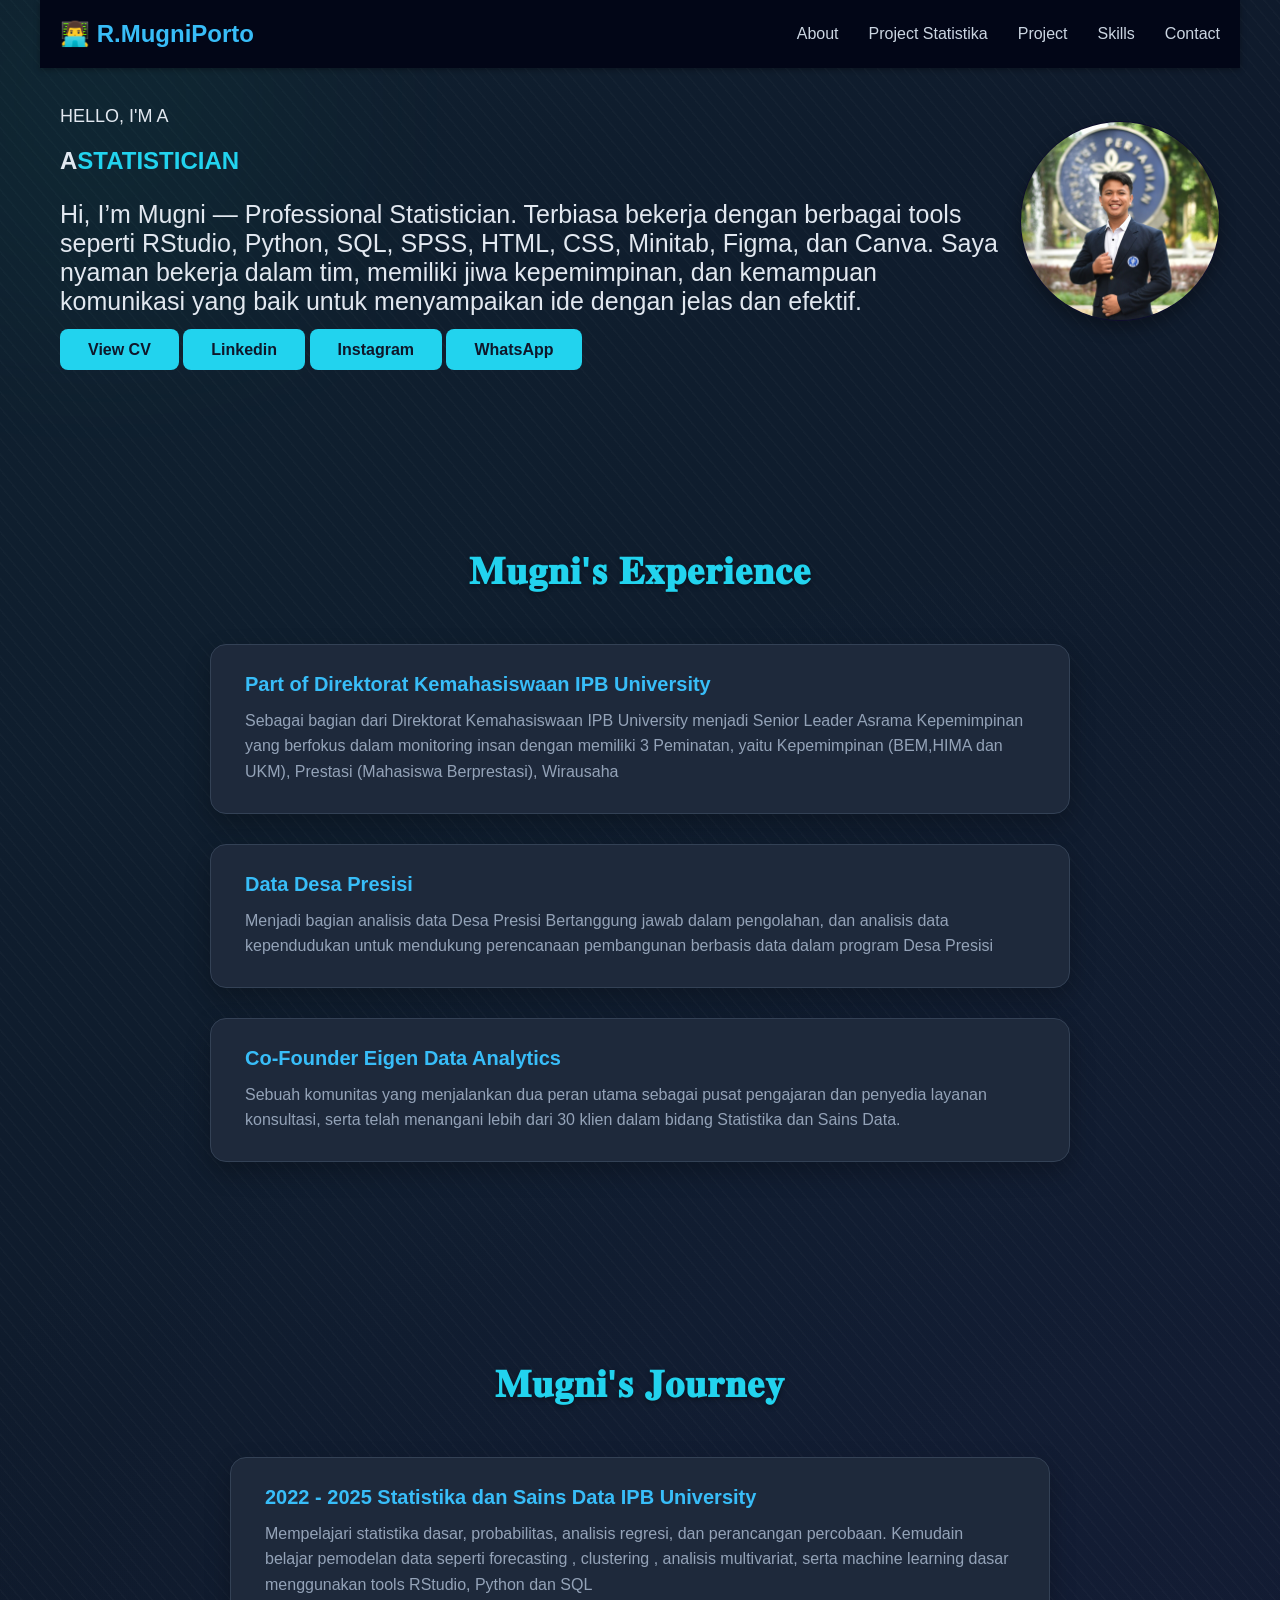
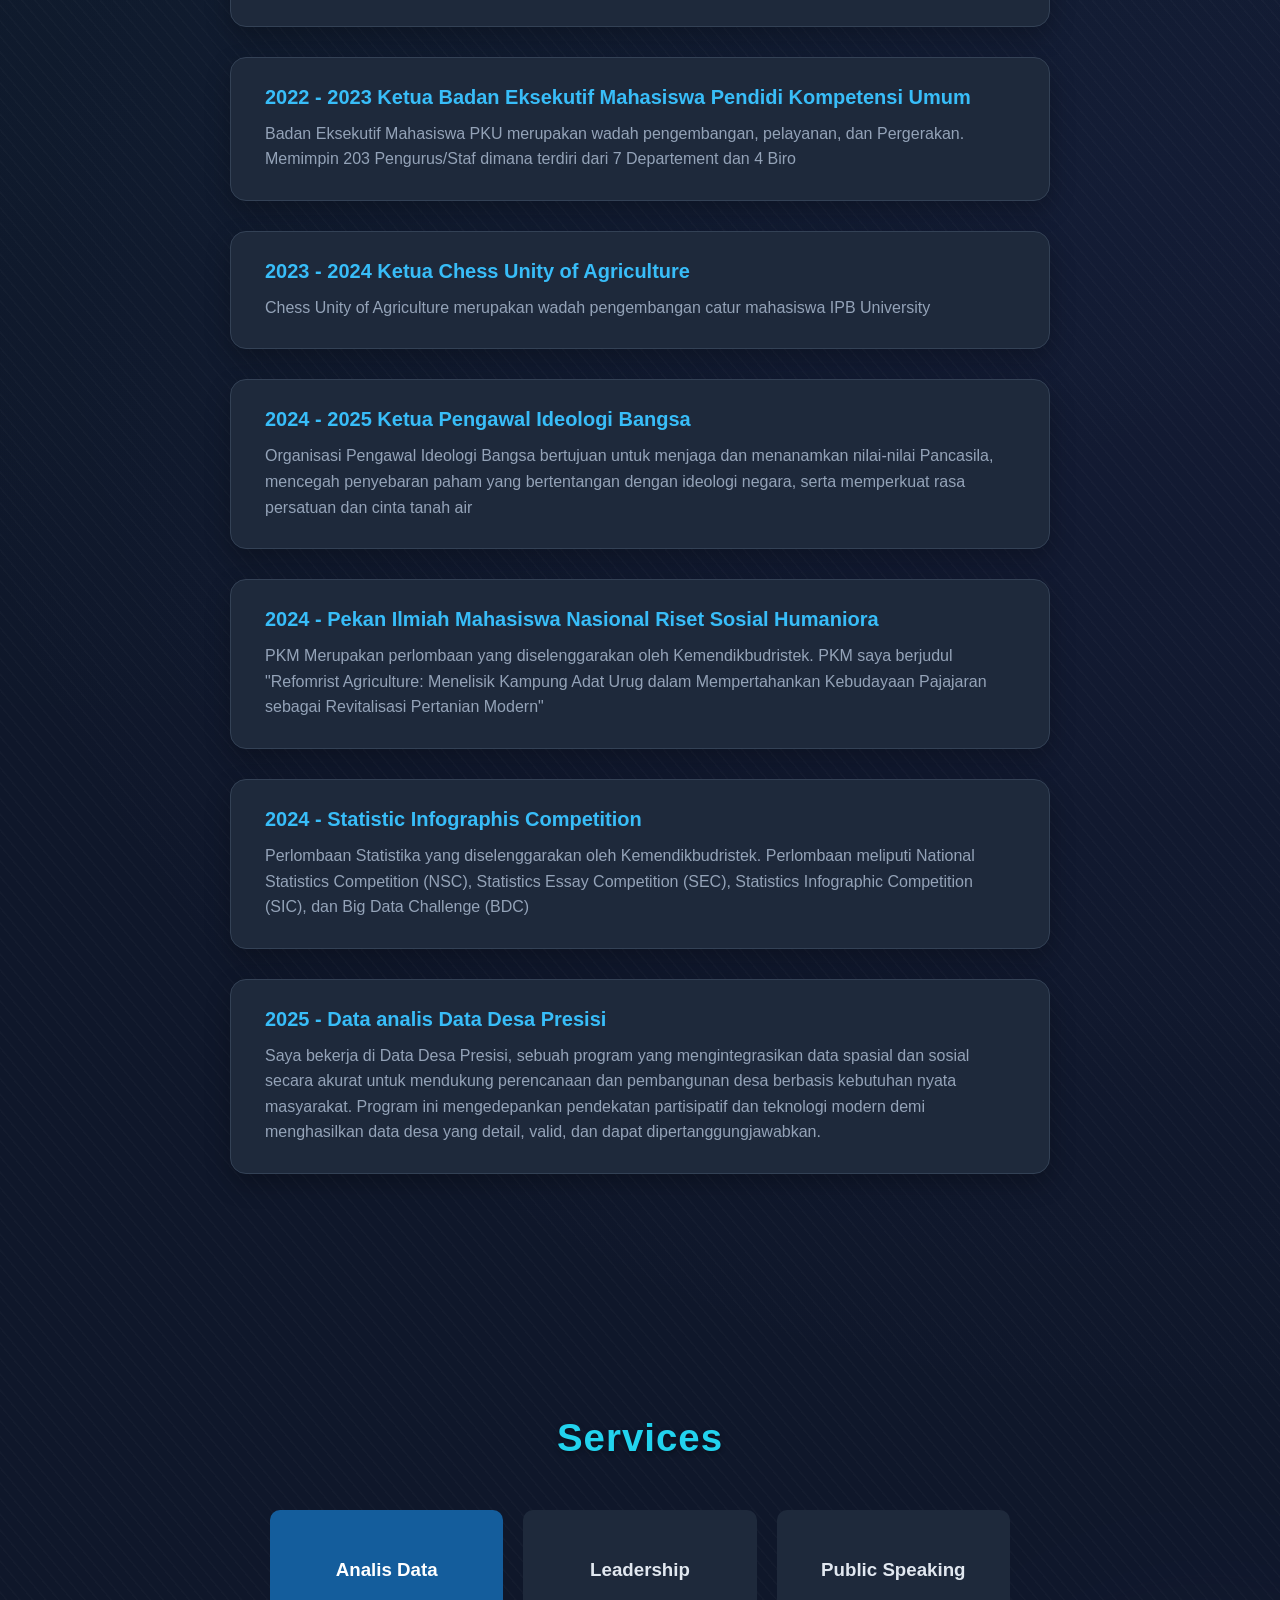
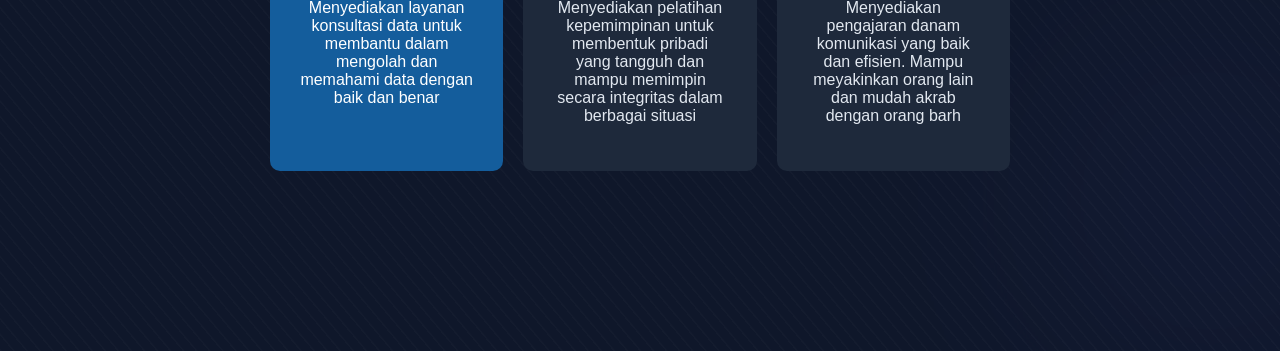
==== index.html @ 8d33a512 "Add files via upload" ====
<!DOCTYPE html>
<html lang="id">
<head>
  <meta charset="UTF-8">
    <meta name="viewport" content="width=device-width, initial-scale=1.0">
      <title>R.MugniPorto</title>
        <link rel="stylesheet" href="style.css">
          <link rel="stylesheet" href="https://cdnjs.cloudflare.com/ajax/libs/font-awesome/6.5.0/css/all.min.css">
             <!-- AOS CSS -->
             <link href="https://unpkg.com/aos@2.3.1/dist/aos.css" rel="stylesheet" />
             <!-- AOS JS -->
             <script src="https://unpkg.com/aos@2.3.1/dist/aos.js"></script>
             <script>
               AOS.init();
               </script>
               
               </head>
               <body>
               
                 <!-- Header -->
                   <header class="header">
                       <div class="logo">👨‍💻 R.MugniPorto</div>
                       </div>
                           <nav class="nav">
                                 <ul>
                                 
                                         <a href="about.html" class="about-link">About</a>
                                         <a href="statistika.html" class="statistika-link">Project Statistika</a>
                                                 <a href="project.html" class="project-link">Project</a>
                                                                 <a href="skills.html" class="skills-link">Skills</a>
                                                                         <a href="contact.html" class="contact-link">Contact</a>
                                                                               </ul>
                                                                                   </nav>
                                                                                     </header>
                                                                                     
                                                                                       <!-- Hero Section -->
                                                                                         <section class="hero">
                                                                                             <div class="hero-text">
                                                                                                   <p class="tebal">Hello, I'm a</p>
                                                                                                         <h1>A<span class="green">Statistician</span></h1>
                                                                                                               <p style="font-size: 25px;">
                                                                                                                 Hi, I’m Mugni — Professional Statistician.
                                                                                                                 Terbiasa bekerja dengan berbagai tools seperti RStudio, Python, SQL, SPSS, HTML, CSS, Minitab, Figma, dan Canva. Saya nyaman bekerja dalam tim, memiliki jiwa kepemimpinan, dan kemampuan komunikasi yang baik untuk menyampaikan ide dengan jelas dan efektif.
                                                                                                                 </p>
                                                                                                                 
                                                                                                                       <a href="images/pdf/cv_mugni.pdf" class="btn-primary">View CV</a>
                                                                                                                        <a href="https://www.linkedin.com/in/r-mugni-chairil-arbi/" class="btn-primary">Linkedin</a>
                                                                                                                       <a href="https://www.instagram.com/mugniarbi_25/" class="btn-primary">Instagram</a>
                                                                                                                       <a href="http://wa.me/6285779463668" class="btn-primary">WhatsApp</a>
                                                                                                                       
                                                                                                                           </div>
                                                                                                                               <div class="hero-img">
                                                                                                                                     <img src="images/foto_profil.jpg" alt="Foto Profil">
                                                                                                                                         </div>
                                                                                                                                             
                                                                                                                                               </section>
                                                                                                                                               
                                                                                                                                                 
                                                                                                                                                  <section class="Experience-cards">
                                                                                                                                                    <div class="timeline-step" data-aos="fade-up" data-aos-delay="100"></div>
                                                                                                                                                      <h2>𝐌𝐮𝐠𝐧𝐢'𝐬 𝐄𝐱𝐩𝐞𝐫𝐢𝐞𝐧𝐜𝐞</h2>
                                                                                                                                                      
                                                                                                                                                        <div class="timeline-step"> 
                                                                                                                                                            <h3> Part of Direktorat Kemahasiswaan IPB University 
                                                                                                                                                                </h3>
                                                                                                                                                                    <p> Sebagai bagian dari Direktorat Kemahasiswaan IPB University menjadi Senior Leader Asrama Kepemimpinan yang berfokus dalam monitoring insan dengan memiliki 3 Peminatan, yaitu Kepemimpinan (BEM,HIMA dan UKM), Prestasi (Mahasiswa Berprestasi), Wirausaha</p>
                                                                                                                                                                      </div>
                                                                                                                                                                      
                                                                                                                                                                        
                                                                                                                                                                          <div class="timeline-step"> 
                                                                                                                                                                              <h3> Data Desa Presisi
                                                                                                                                                                                  </h3>
                                                                                                                                                                                      <p> Menjadi bagian analisis data Desa Presisi Bertanggung jawab dalam pengolahan, dan analisis data kependudukan untuk mendukung perencanaan pembangunan berbasis data dalam program Desa Presisi </p>
                                                                                                                                                                                        </div>
                                                                                                                                                                                        
                                                                                                                                                                                          <div class="timeline-step"> 
                                                                                                                                                                                              <h3> Co-Founder Eigen Data Analytics  
                                                                                                                                                                                                  </h3>
                                                                                                                                                                                                      <p>Sebuah komunitas yang menjalankan dua peran utama sebagai pusat pengajaran dan penyedia layanan konsultasi, serta telah menangani lebih dari 30 klien dalam bidang Statistika dan Sains Data. </p>
                                                                                                                                                                                                        </div>
                                                                                                                                                                                                        
                                                                                                                                                                                                        
                                                                                                                                                                                                        
                                                                                                                                                                                                        
                                                                                                                                                                                                         <section class="journey-cards">
                                                                                                                                                                                                           <div class="timeline-step" data-aos="fade-up" data-aos-delay="100"></div>
                                                                                                                                                                                                             <h2>𝐌𝐮𝐠𝐧𝐢'𝐬 𝐉𝐨𝐮𝐫𝐧𝐞𝐲</h2>
                                                                                                                                                                                                             
                                                                                                                                                                                                               <div class="timeline-step"> 
                                                                                                                                                                                                                   <h3>2022 - 2025 Statistika dan Sains Data IPB University
                                                                                                                                                                                                                       </h3>
                                                                                                                                                                                                                           <p>Mempelajari statistika dasar, probabilitas, analisis regresi, dan perancangan percobaan. Kemudain belajar pemodelan data seperti forecasting , clustering , analisis multivariat, serta machine learning dasar menggunakan tools RStudio, Python dan SQL </p>
                                                                                                                                                                                                                             </div>
                                                                                                                                                                                                                             
                                                                                                                                                                                                                               <div class="timeline-step"> 
                                                                                                                                                                                                                                   <h3>2022 - 2023  Ketua Badan Eksekutif Mahasiswa Pendidi Kompetensi Umum    </h3>
                                                                                                                                                                                                                                       <p>Badan Eksekutif Mahasiswa PKU merupakan wadah pengembangan, pelayanan, dan Pergerakan. Memimpin 203 Pengurus/Staf dimana terdiri dari 7 Departement dan 4 Biro </p>
                                                                                                                                                                                                                                         </div>
                                                                                                                                                                                                                                         
                                                                                                                                                                                                                                          <div class="timeline-step"> 
                                                                                                                                                                                                                                              <h3>2023 - 2024  Ketua Chess Unity of Agriculture</h3>
                                                                                                                                                                                                                                                  <p>Chess Unity of Agriculture merupakan wadah pengembangan catur mahasiswa IPB University </p>
                                                                                                                                                                                                                                                    </div>
                                                                                                                                                                                                                                                    
                                                                                                                                                                                                                                                      <div class="timeline-step"> 
                                                                                                                                                                                                                                                          <h3>2024 - 2025  Ketua Pengawal Ideologi Bangsa</h3>
                                                                                                                                                                                                                                                              <p>Organisasi Pengawal Ideologi Bangsa bertujuan untuk menjaga dan menanamkan nilai-nilai Pancasila, mencegah penyebaran paham yang bertentangan dengan ideologi negara, serta memperkuat rasa persatuan dan cinta tanah air</p>
                                                                                                                                                                                                                                                                </div>
                                                                                                                                                                                                                                                                
                                                                                                                                                                                                                                                                  <div class="timeline-step">
                                                                                                                                                                                                                                                                      <h3>2024 - Pekan Ilmiah Mahasiswa Nasional Riset Sosial Humaniora</h3>
                                                                                                                                                                                                                                                                          <p>PKM Merupakan perlombaan yang diselenggarakan oleh Kemendikbudristek. PKM saya berjudul "Refomrist Agriculture: Menelisik Kampung Adat Urug dalam Mempertahankan Kebudayaan Pajajaran sebagai Revitalisasi Pertanian Modern"</p>
                                                                                                                                                                                                                                                                            </div>
                                                                                                                                                                                                                                                                            
                                                                                                                                                                                                                                                                                <div class="timeline-step">
                                                                                                                                                                                                                                                                                    <h3>2024 - Statistic Infographis Competition</h3>
                                                                                                                                                                                                                                                                                        <p>Perlombaan Statistika yang diselenggarakan oleh Kemendikbudristek. Perlombaan meliputi National Statistics Competition (NSC), Statistics Essay Competition (SEC), Statistics Infographic Competition (SIC), dan Big Data Challenge (BDC)</p>
                                                                                                                                                                                                                                                                                          </div>
                                                                                                                                                                                                                                                                                          
                                                                                                                                                                                                                                                                                            <div class="timeline-step">
                                                                                                                                                                                                                                                                                                <h3>2025 - Data analis Data Desa Presisi</h3>
                                                                                                                                                                                                                                                                                                    <p>Saya bekerja di Data Desa Presisi, sebuah program yang mengintegrasikan data spasial dan sosial secara akurat untuk mendukung perencanaan dan pembangunan desa berbasis kebutuhan nyata masyarakat. Program ini mengedepankan pendekatan partisipatif dan teknologi modern demi menghasilkan data desa yang detail, valid, dan dapat dipertanggungjawabkan.</p>
                                                                                                                                                                                                                                                                                                      </div>
                                                                                                                                                                                                                                                                                                      </section>
                                                                                                                                                                                                                                                                                                      
                                                                                                                                                                                                                                                                                                      
                                                                                                                                                                                                                                                                                                      
                                                                                                                                                                                                                                                                                                      
                                                                                                                                                                                                                                                                                                        <!-- Services -->
                                                                                                                                                                                                                                                                                                          <section class="services">
                                                                                                                                                                                                                                                                                                              <h2>Services</h2>
                                                                                                                                                                                                                                                                                                                  <div class="service-grid">
                                                                                                                                                                                                                                                                                                                        <div class="service active">
                                                                                                                                                                                                                                                                                                                                <h3>Analis Data</h3>
                                                                                                                                                                                                                                                                                                                                        <p> Menyediakan layanan konsultasi data untuk membantu dalam mengolah dan memahami data dengan baik dan benar </p>
                                                                                                                                                                                                                                                                                                                                        
                                                                                                                                                                                                                                                                                                                                        </p>
                                                                                                                                                                                                                                                                                                                                              </div>
                                                                                                                                                                                                                                                                                                                                                    <div class="service">
                                                                                                                                                                                                                                                                                                                                                            <h3>Leadership</h3>
                                                                                                                                                                                                                                                                                                                                                                    <p>  Menyediakan pelatihan kepemimpinan untuk membentuk pribadi yang tangguh dan mampu memimpin secara integritas dalam berbagai situasi</p>
                                                                                                                                                                                                                                                                                                                                                                          </div>
                                                                                                                                                                                                                                                                                                                                                                                <div class="service">
                                                                                                                                                                                                                                                                                                                                                                                        <h3> Public Speaking</h3>
                                                                                                                                                                                                                                                                                                                                                                                                <p>Menyediakan pengajaran danam komunikasi yang baik dan efisien. Mampu meyakinkan orang lain dan mudah akrab dengan orang barh</p>
                                                                                                                                                                                                                                                                                                                                                                                                      </div>
                                                                                                                                                                                                                                                                                                                                                                                                            
                                                                                                                                                                                                                                                                                                                                                                                                                </div>
                                                                                                                                                                                                                                                                                                                                                                                                                  </section>
                                                                                                                                                                                                                                                                                                                                                                                                                    
                                                                                                                                                                                                                                                                                                                                                                                                                    </body>
                                                                                                                                                                                                                                                                                                                                                                                                                    </html>
---- style.css ----
body {
  margin: 0;
  font-family: 'Segoe UI', sans-serif;
  background-color: #f8fafc; /* warna abu terang */
  background-image:
    radial-gradient(circle at 10% 10%, rgba(14, 165, 233, 0.08) 0%, transparent 60%),
    radial-gradient(circle at 90% 50%, rgba(59, 130, 246, 0.08) 0%, transparent 60%),
    repeating-linear-gradient(
      45deg,
      rgba(0, 0, 0, 0.01) 0px,
      rgba(0, 0, 0, 0.01) 1px,
      transparent 2px,
      transparent 10px
    );
  background-repeat: no-repeat;
  background-size: cover;
  color: #0f172a; /* ubah warna teks agar lebih kontras */
  position: relative;
} 

a {
  text-decoration: none;
  color: inherit;
  transition: color 0.3s ease;
}

.header {
  width: 100vw; /* Tambahkan ini agar lebar 100% dari layar */
  display: flex;
  justify-content: space-between;
  align-items: center;
  padding: 20px 60px;
  background: #020617;
  box-shadow: 0 2px 6px rgba(0, 0, 0, 0.3);
  z-index: 1000;
  position: sticky;
  top: 0;
  left: 0; /* pastikan menempel kiri */
  right: 0; /* pastikan menempel kanan */
  box-sizing: border-box; /* hindari overflow dari padding */
}


.nav ul {
  display: flex;
  list-style: none;
  gap: 30px;
  margin: 0;
  padding: 0;
}

.nav a {
  font-weight: 500;
  color: #cbd5e1;
}

.nav a:hover {
  color: #22d3ee;
}

.btn-header {
  background: #22d3ee;
  color: #0f172a;
  padding: 10px 18px;
  border-radius: 8px;
  font-weight: bold;
  transition: background 0.3s ease;
}

.btn-header:hover {
  background: #0ea5e9;
  color: white;
}

.hero {
  display: flex;
  justify-content: space-between;
  align-items: center;
  padding: 90px 100px;
  gap: 50px; /* ➕ ruang antar elemen */
  flex-wrap: wrap; /* responsif */
}

.hero-img {
  flex-shrink: 0;
}

.hero-img img {
  width: 420px;
  height: 420px;
  object-fit: cover;
  border-radius: 50%; /* bulat */
  box-shadow: 0 10px 30px rgba(0, 0, 0, 0.3);
  transition: transform 0.3s ease, box-shadow 0.3s ease;
}

.hero-img img:hover {
  transform: scale(1.05);
  box-shadow: 0 14px 40px rgba(0, 0, 0, 0.4);
}

.hero-text {
  flex: 1;
  min-width: 300px;
}

.hero-text .tebal {
  text-transform: uppercase;
  font-size: 18px; /* kamu bisa sesuaikan */
}

.hero-text h1 {
  text-transform: uppercase;
}



.green {
  color: #22d3ee;
}

.btn-primary {
  margin-top: 20px;
  padding: 12px 28px;
  background: #22d3ee;
  color: #0f172a;
  font-weight: bold;
  border: none;
  border-radius: 8px;
  cursor: pointer;
  transition: background 0.3s ease;
}

.btn-primary:hover {
  background: #0ea5e9;
  color: white;
}

.hero-img img {
  width: 380px;
  border-radius: 20px;
  box-shadow: 0 10px 30px rgba(0, 0, 0, 0.4);
  transition: transform 0.3s ease;
}

.hero-img img:hover {
  transform: scale(1.03);
}

.about {
  display: flex;
  justify-content: space-between;
  padding: 100px 60px;
  gap: 60px;
  flex-wrap: wrap;
}


.about-img {
  position: relative;
}

.about-img img {
  width: 300px;
  border-radius: 20px;
}

.badge {
  position: absolute;
  background: #0f172a;
  color: white;
  padding: 10px;
  border-radius: 10px;
  font-size: 0.8rem;
  text-align: center;
}

.badge1 {
  top: -10px;
  left: -10px;
}

.badge2 {
  bottom: -10px;
  right: -10px;
}

.btn-green {
  background: #1086b9;
  padding: 10px 20px;
  color: white;
  border-radius: 5px;
  margin-right: 10px;
}

.btn-outline {
  border: 1px solid #10b981;
  padding: 10px 20px;
  color: #10b981;
  border-radius: 5px;
}

.services {
  padding: 100px  60px;
  text-align: center;
}

.service-grid {
  display: flex;
  gap: 20px;
  margin-top: 40px;
}

.service {
  flex: 1;
  background: #1e293b;
  padding: 30px;
  border-radius: 10px;
}

.service.active {
  background: #145d9c;
  color: white;
}

.portfolio {
  padding: 80px 60px;
}

.portfolio-grid {
  display: grid;
  grid-template-columns: repeat(auto-fit, minmax(250px, 1fr));
  gap: 20px;
}

.portfolio-grid img {
  width: 100%;
  border-radius: 10px;
}

.logo {
  font-size: 1.5rem;
  font-weight: bold;
  display: flex;
  align-items: center;
  gap: 10px;
  color: #38bdf8;
}

.logo i {
  font-size: 1.4rem;
}

body::before {
  content: "";
  position: absolute;
  width: 400px;
  height: 400px;
  top: -100px;
  left: -100px;
  background: #10b981;
  opacity: 0.05;
  filter: blur(100px);
  z-index: 0;
}

body::after {
  content: "";
  position: absolute;
  width: 300px;
  height: 300px;
  bottom: 0;
  right: -80px;
  background: #6366f1;
  opacity: 0.05;
  filter: blur(120px);
  z-index: 0;
}
.header, .hero, .about, .services, .portfolio {
  position: relative;
  z-index: 1;
}

.hero-img img {
  width: 200px;            /* Ukuran bebas bisa disesuaikan */
  height: 200px;
  object-fit: cover;       /* Biar nggak gepeng atau pecah */
  border-radius: 50%;      /* Ini bikin bentuk bulat */
  border: 1px solid #0d0c2b; /* Opsional: garis hijau di sekeliling */
  box-shadow: 0 8px 16px rgba(0, 0, 0, 0.3); /* Efek bayangan */
}

@media (max-width: 768px) {
  .header {
    flex-direction: column;
    gap: 15px;
    padding: 20px 30px;
    text-align: center;
  }

  .nav ul {
    flex-direction: column;
    gap: 10px;
    padding: 0;
    margin: 10px 0;
  }

  .hero {
    flex-direction: column-reverse;
    align-items: center;
    text-align: center;
    padding: 60px 20px;
  }

  .hero-text h1 {
    font-size: 2rem;
  }

  .hero-img img {
    width: 150px;
    height: 150px;
    margin-bottom: 20px;
  }

  .about {
    flex-direction: column;
    align-items: center;
    padding: 60px 20px;
    text-align: center;
  }

  .about-img img {
    width: 200px;
    margin-bottom: 20px;
  }

  .badge1, .badge2 {
    display: none;
  }

  .services {
    padding: 60px 20px;
  }

  .service-grid {
    flex-direction: column;
  }

  .portfolio {
    padding: 60px 20px;
  }

  .portfolio-grid {
    grid-template-columns: 1fr;
  }

  .btn-header {
    padding: 8px 16px;
    font-size: 0.9rem;
  }

  .btn-primary, .btn-green, .btn-outline {
    display: inline-block;
    margin: 10px 5px;
    font-size: 0.95rem;
    padding: 10px 20px;
  }
}
.card-profile {
  display: flex;
  justify-content: center;
  padding: 80px 20px;
}

.profile-card {
  background-color: #1e293b;
  color: white;
  padding: 40px;
  border-radius: 15px;
  text-align: center;
  width: 300px;
  box-shadow: 0 10px 30px rgba(0, 0, 0, 0.3);
}

.profile-card img {
  width: 120px;
  height: 120px;
  border-radius: 50%;
  margin-bottom: 20px;
}

.Experience-cards,
.journey-cards {
  max-width: 900px;
  margin: 0 auto;
  padding: 80px 20px;
  color: #e2e8f0;
}

.Experience-cards h2,
.journey-cards h2 {
  font-size: 2.4rem;
  color: #22d3ee;
  text-align: center;
  margin-bottom: 50px;
  font-weight: bold;
  letter-spacing: 1px;
  text-shadow: 0 2px 5px rgba(0, 0, 0, 0.4);
}

.timeline-step {
  background-color: #1e293b; /* dark slate background */
  border: 1px solid #334155; /* slightly lighter for outline */
  border-radius: 16px;
  padding: 28px 34px;
  margin-bottom: 30px;
  box-shadow: 0 10px 25px rgba(0, 0, 0, 0.25);
  transition: transform 0.3s ease, box-shadow 0.3s ease;
}

.timeline-step:hover {
  transform: translateY(-6px);
  box-shadow: 0 14px 30px rgba(34, 211, 238, 0.3);
}

.timeline-step h3 {
  margin: 0 0 12px;
  font-size: 1.25rem;
  font-weight: 600;
  color: #38bdf8; /* soft sky blue */
}

.timeline-step p {
  margin: 0;
  color: #94a3b8; /* slate-300 */
  font-size: 1rem;
  line-height: 1.6;
}
.projects {
  padding: 100px 20px;
  max-width: 1100px;
  margin: 0 auto;
  text-align: center;
}

.section-title {
  font-size: 2rem;
  color: #38bdf8;
  margin-bottom: 50px;
}

.project-grid {
  display: grid;
  grid-template-columns:repeat(auto-fit, minmax(280px, 1fr));
  gap: 30px;
}

.project-card {
  background-color: #1e293b;
  border-radius: 12px;
  overflow: hidden;
  box-shadow: 0 8px 20px rgba(0, 0, 0, 0.2);
  transition: transform 0.3s ease;
}

.project-card:hover {
  transform: translateY(-8px);
}

.project-card img {
  width: 100%;
  height: 180px;
  object-fit: cover;
}

.project-card h3 {
  color: #10b981;
  margin: 15px 0 10px;
  font-size: 1.2rem;
}

.project-card p {
  color: #cbd5e1;
  font-size: 0.95rem;
  padding: 0 15px 15px;
}



.project-link:hover {
  color: #10b981; /* Bisa tetap beri efek hover kalau mau */
}

.project-card {
  background-color: #1e293b;
  border-radius: 12px;
  overflow: hidden;
  box-shadow: 0 8px 20px rgba(0, 0, 0, 0.2);
  transition: transform 0.3s ease, box-shadow 0.3s ease;
}

.project-card:hover {
  transform: scale(1.03);
  box-shadow: 0 15px 30px rgba(0, 0, 0, 0.3);
}




.section-title {
  font-size: 2rem;
  color: #38bdf8;
  margin-bottom: 50px;
  position: relative;
}

.section-title: {
  content: "";
  display: block;
  width: 60px;
  height: 3px;
  background-color: #38bdf8;
  margin: 10px auto 0;
  border-radius: 5px;
}
.project-image {
  position: relative;
  overflow: hidden;
}

.project-image img {
  width: 100%;
  display: block;
}

.overlay {
  position: absolute;
  top: 0;
  left: 0;
  width: 100%;
  height: 100%;
  background: rgba(15, 23, 42, 0.8);
  color: #fff;
  opacity: 0;
  display: flex;
  flex-direction: column;
  justify-content: center;
  align-items: center;
  transition: opacity 0.3s ease;
  text-align: center;
  padding: 0 15px;
}

.project-image:hover .overlay {
  opacity: 1;
}

.project-desc {
  padding: 15px;
  color: #cbd5e1;
  font-size: 0.95rem;
}
@media (max-width: 500px) {
  .project-desc {
    font-size: 0.9rem;
    padding: 15px;
    text-align: center;
  }

  .project-link {
    font-size: 0.9rem;
  }
}
.projects {
  padding: 80px 20px;
  max-width: 1200px;
  margin: 0 auto;
  text-align: center;
}
.about {
  padding: 100px 20px;
  max-width: 1100px;
  margin: 0 auto;
}

.about-container {
  display: flex;
  align-items: center;
  gap: 40px;
  flex-wrap: wrap;
}

.about-img img {
  width: 250px;
  height: 250px;
  object-fit: cover;
  border-radius: 50%;
  border: 4px solid #f9fffd;
  box-shadow: 0 10px 20px rgba(0, 0, 0, 0.3);
}

.about-text {
  flex: 1;
}

.about-text h2 {
  font-size: 2rem;
  color: #0fb7d4;
  margin-bottom: 20px;
}

.about-text p {
  color: #cbd5e1;
  line-height: 1.7;
  margin-bottom: 20px;
}

.btn-green {
  background: #0fb7d4;
  color: white;
  padding: 10px 24px;
  border-radius: 6px;
  text-decoration: none;
  transition: background 0.3s ease;
}

.btn-green:hover {
  background: #0e9e6e;
}
@media (max-width: 768px) {
  .about-container {
    flex-direction: column;
    text-align: center;
  }

  .about-text {
    padding-top: 20px;
  }
}

.skill-bar {
  background: #334155;
  height: 14px;
  border-radius: 10px;
  overflow: hidden;
}

.bar-fill {
  background: #0ea5e9;
  height: 100%;
  width: 0;
  animation: fillBar 1.2s ease forwards;
  border-radius: 10px;
}

/* Animasi isi bar */
@keyframes fillBar {
  from {
    width: 0;
  }
}
.about-wrapper {
  display: flex;
  justify-content: center;
  align-items: center;
  min-height: 90vh; /* Biar posisinya di tengah layar */
  padding: 20px;
}

.about-content {
  display: flex;
  flex-direction: column;
  align-items: center;
  text-align: center;
}

.profile-pic {
  width: 120px;
  height: 120px;
  border-radius: 30%;
  margin-bottom: 20px;
  object-fit: cover;
}

.about {
  max-width: 900px;
  padding: 18px;
  font-size: 1.1rem;
  line-height: 1.9;
  color: hsl(0, 14%, 97%);
  font-family: 'Segoe UI', sans-serif;
}

/* Responsif */
@media (max-width: 500px) {
  .about {
    font-size: 1rem;
    padding: 13px;
  }
}



.skills {
  padding: 100px 20px;
  max-width: 800px;
  margin: 0 auto;
}

.section-title {
  text-align: center;
  font-size: 2rem;
  color: #38bdf8;
  margin-bottom: 50px;
}

.skills-wrapper {
  display: flex;
  flex-direction: column;
  gap: 25px;
}

.skill p {
  margin: 0 0 8px;
  font-weight: 500;
  color: #ffffff;
  display: flex;
  align-items: center;
  gap: 10px;
  font-size: 1rem;
}

.skill p i {
  font-size: 1.2rem;
  color: #0ea5e9;
}

.skill-bar {
  background: #334155;
  height: 14px;
  border-radius: 10px;
  overflow: hidden;
}

.bar-fill {
  background: #0ea5e9;
  height: 100%;
  width: 0;
  animation: fillBar 1.2s ease forwards;
  border-radius: 10px;
}

@keyframes fillBar {
  from {
    width: 0;
  }
}
.contact {
  padding: 100px 20px;
  max-width: 700px;
  margin: 0 auto;
  text-align: center;
}

.contact-subtext {
  color: #cbd5e1;
  margin-bottom: 40px;
}

.contact-form {
  display: flex;
  flex-direction: column;
  gap: 20px;
}

.contact-form input,
.contact-form textarea {
  padding: 14px;
  border: none;
  border-radius: 8px;
  background: #1e293b;
  color: #ffffff;
  font-size: 1rem;
}

.contact-form input::placeholder,
.contact-form textarea::placeholder {
  color: #94a3b8;
}

.contact-form button {
  background-color: #176395;
  color: white;
  padding: 12px;
  border: none;
  border-radius: 8px;
  font-size: 1rem;
  cursor: pointer;
  transition: background 0.3s ease;
}

.contact-form button:hover {
  background-color: #0f766e;
}

.contact-info {
  margin-top: 50px;
  color: #e2e8f0;
  font-size: 0.95rem;
}

.tebal {

  font-size: 1,1rem;

}
 .intro-text {
  font-size: 28px;
  font-weight: 600;
  line-height: 1.6;
  color: #fff; /* atau warna lain sesuai tema */
  text-align: center;
}

* {
  box-sizing: border-box;
}

body {
  margin: 0;
  font-family: 'Segoe UI', sans-serif;
  background-color: #0f172a;
  background-image:
    radial-gradient(circle at 10% 10%, rgba(16, 185, 129, 0.05) 0%, transparent 60%),
    radial-gradient(circle at 90% 50%, rgba(99, 102, 241, 0.05) 0%, transparent 60%),
    repeating-linear-gradient(
      50deg,
      rgba(255, 255, 255, 0.02) 0px,
      rgba(255, 255, 255, 0.02) 1px,
      transparent 2px,
      transparent 10px
    );
  background-repeat: no-repeat;
  background-size: cover;
  color: #e2e8f0;
  overflow-x: hidden; /* Tambahan penting */
}

.header,
.hero {
  max-width: 1200px;
  margin: 0 auto;
  padding: 20px;
  width: 100%;
}

.hero {
  display: flex;
  justify-content: space-between;
  align-items: center;
  flex-wrap: wrap; /* Supaya tidak overflow di layar kecil */
  gap: 20px;
}

.hero img {
  max-width: 100%;    /* Penting */
  height: auto;
  border-radius: 50%;
}
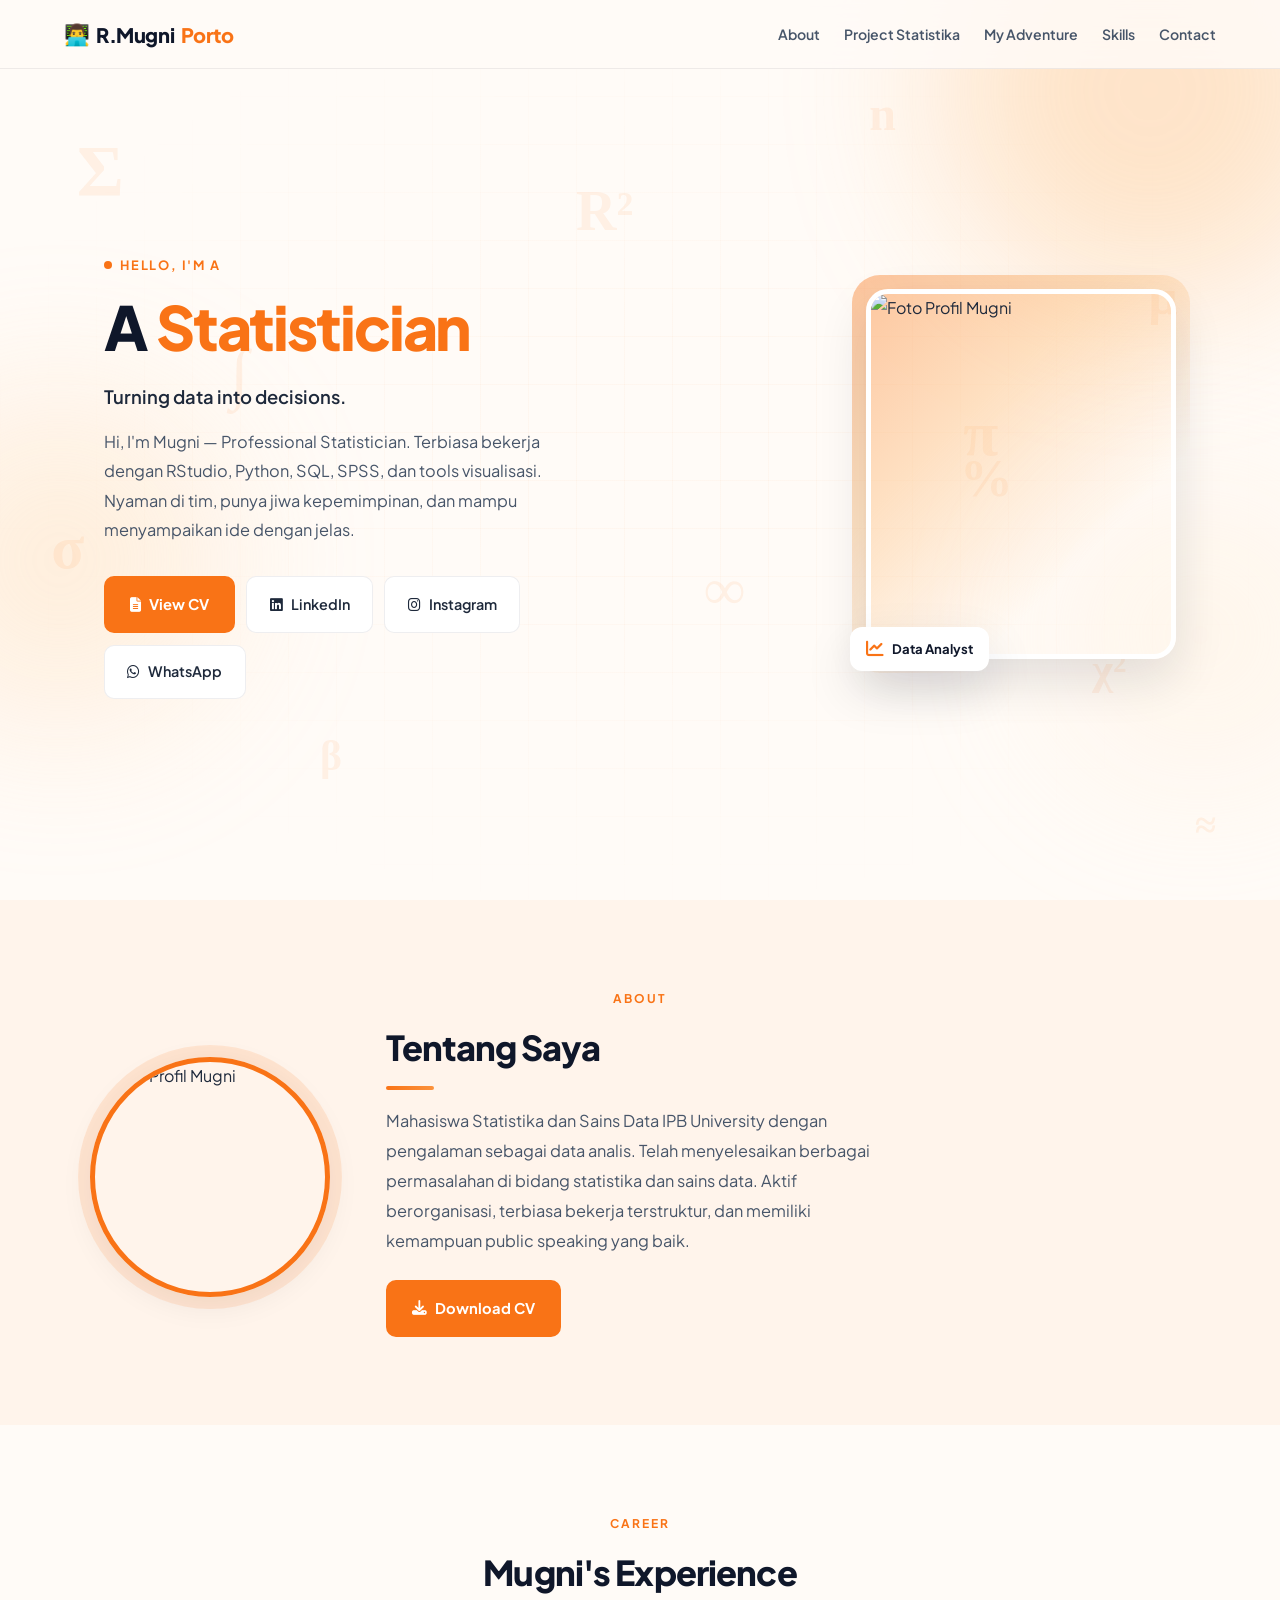
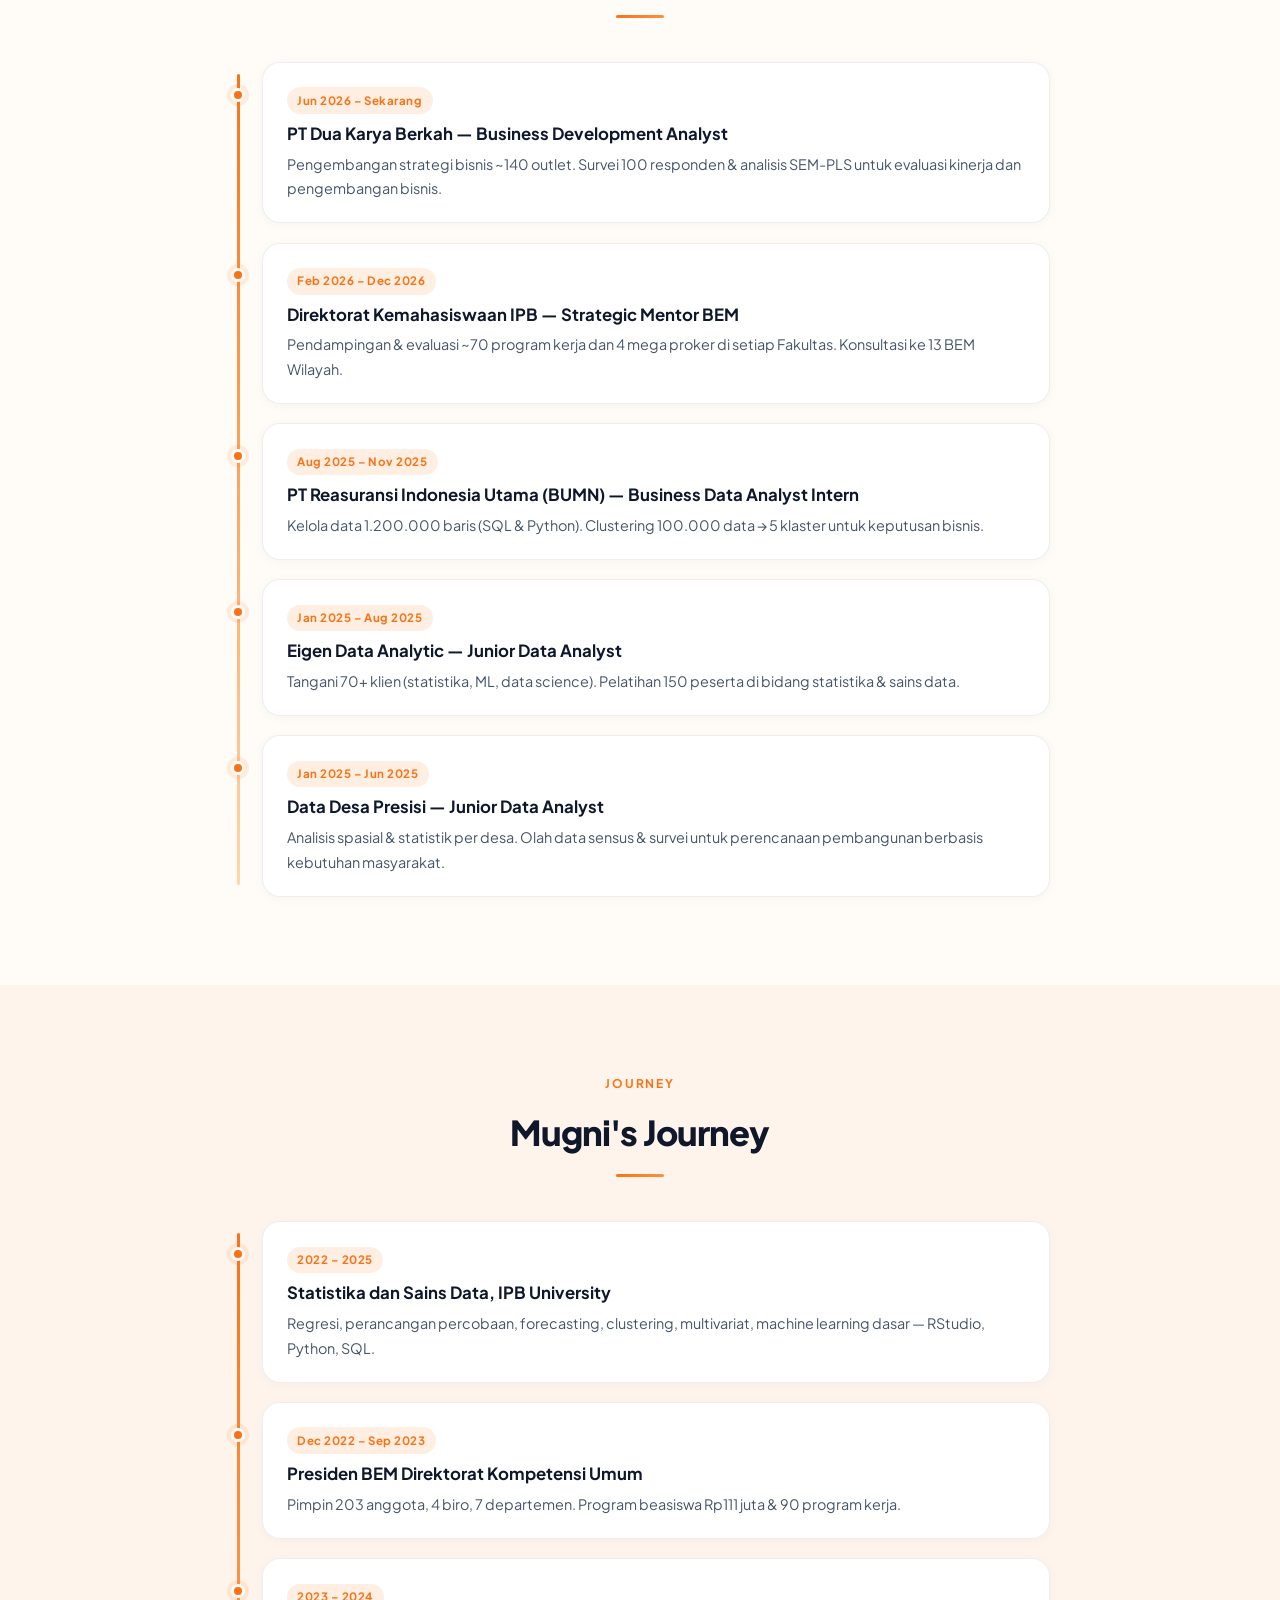
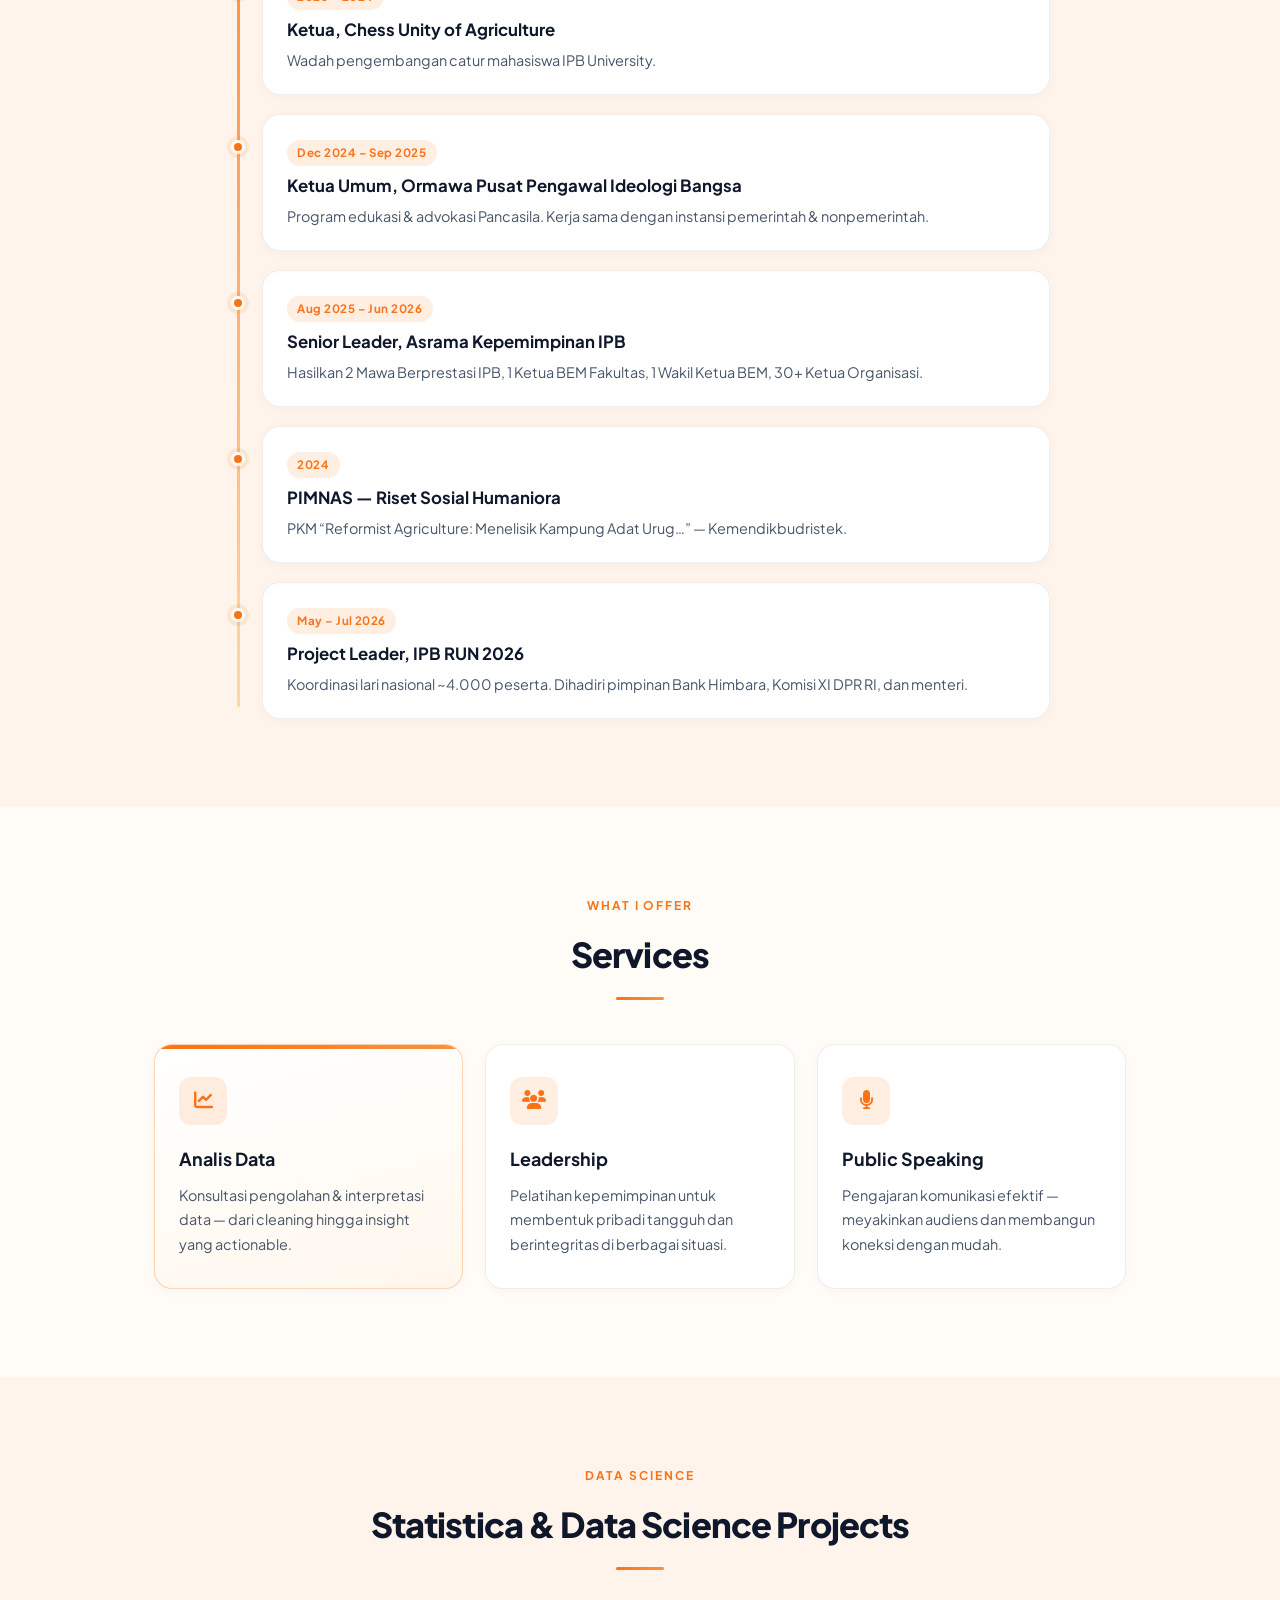
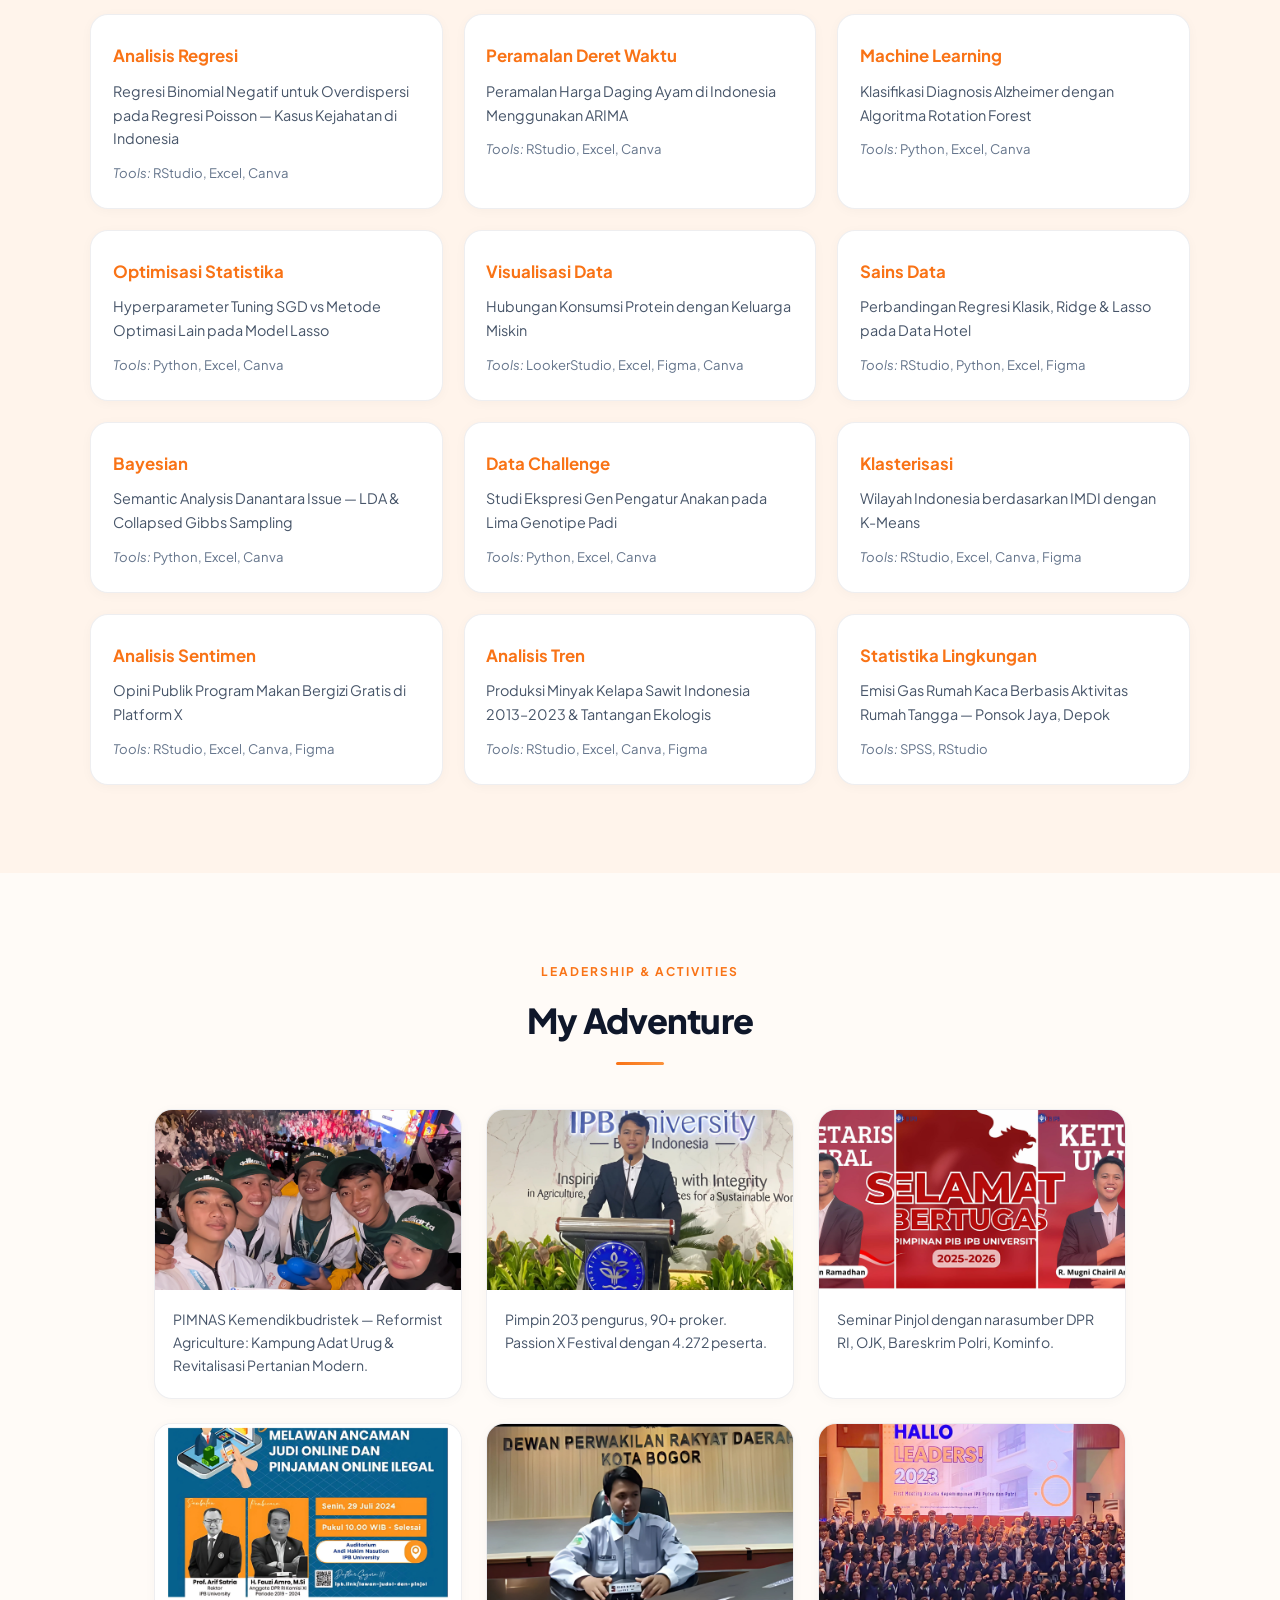
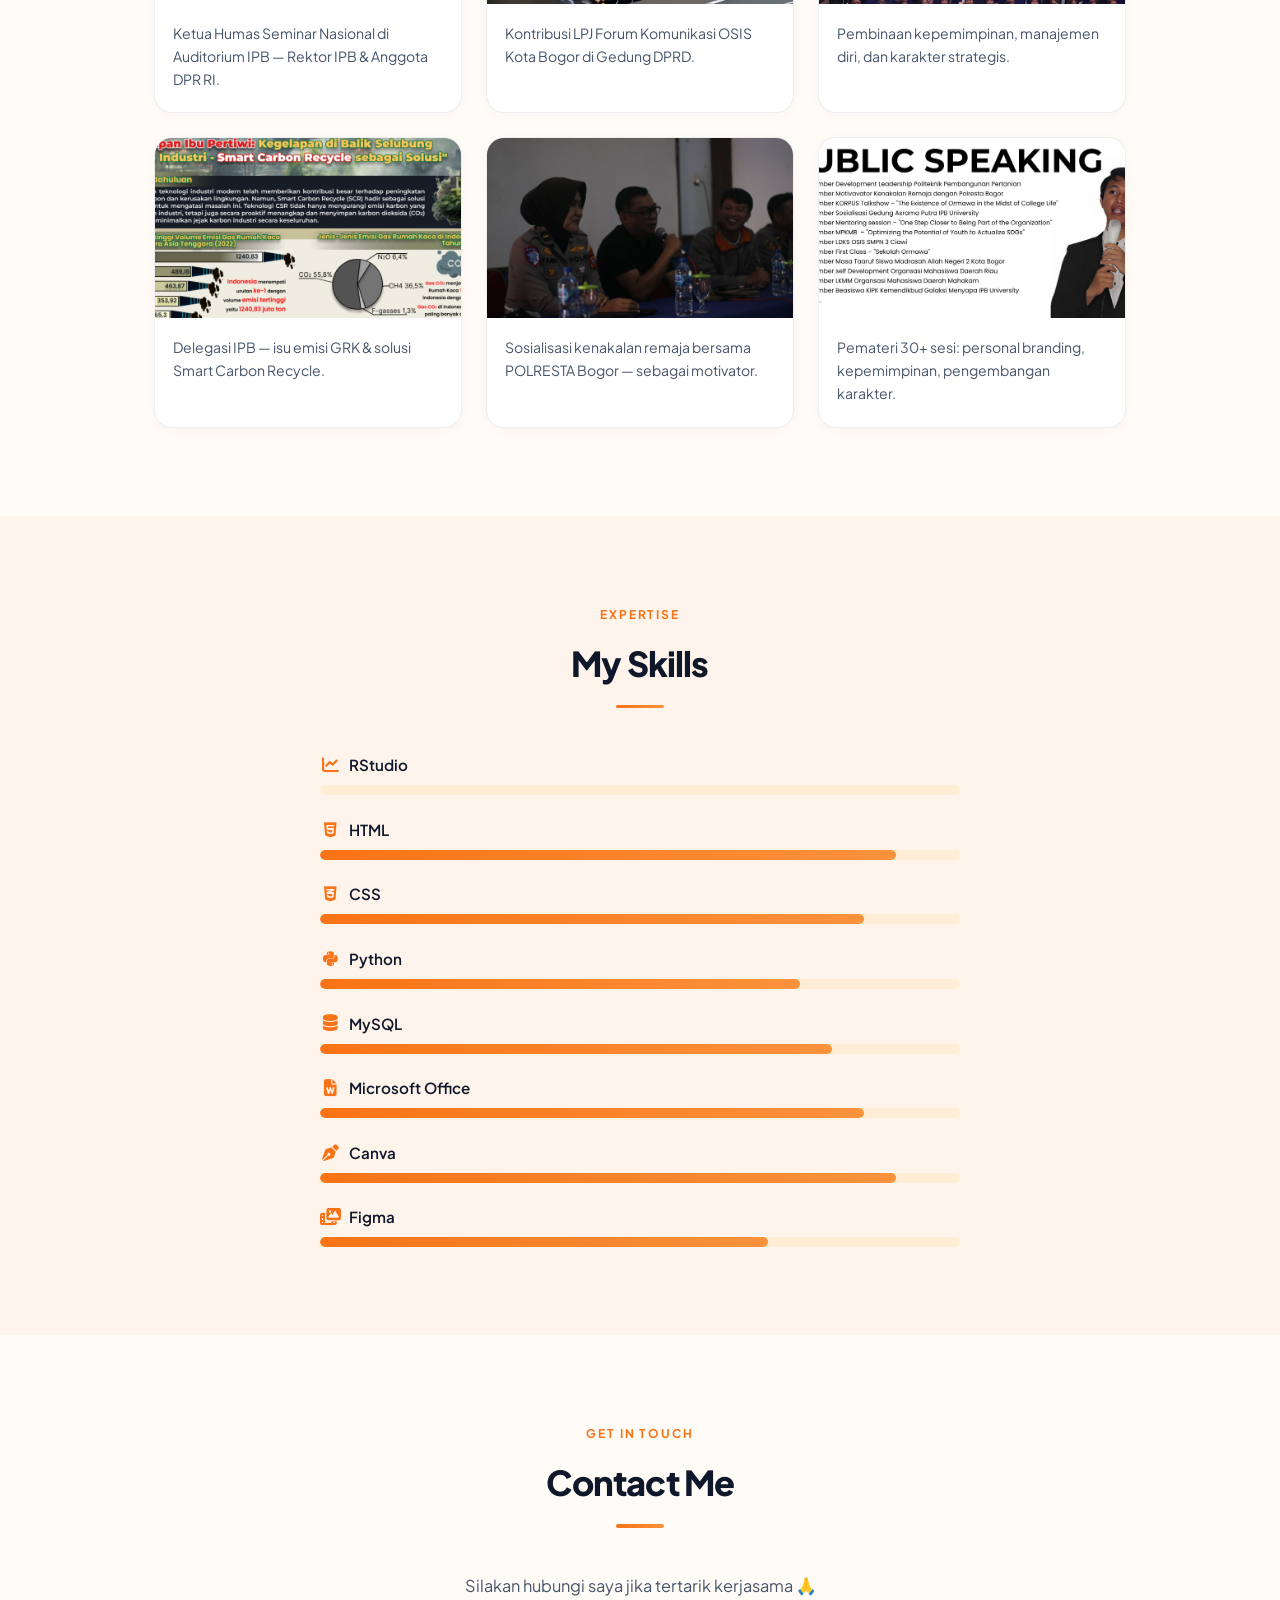
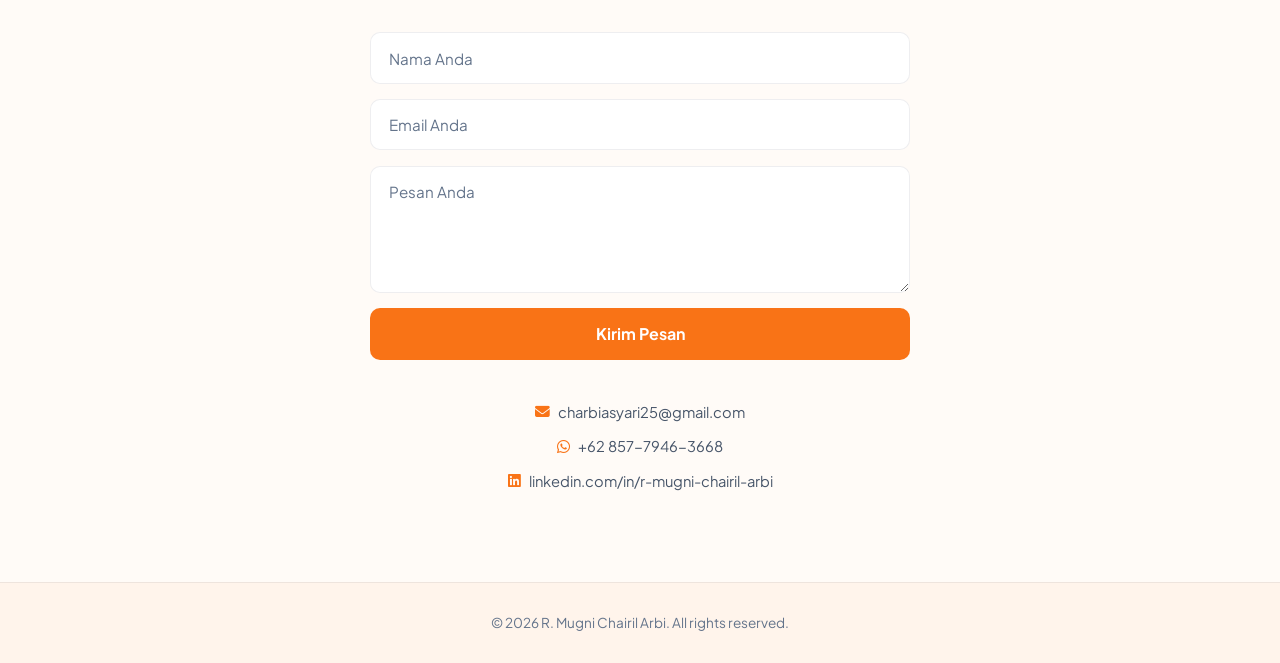
==== commit 24a8ec26: "Add files via upload" ====
--- a/index.html
+++ b/index.html
@@ -2,152 +2,510 @@
 <html lang="id">
 <head>
   <meta charset="UTF-8">
-    <meta name="viewport" content="width=device-width, initial-scale=1.0">
-      <title>R.MugniPorto</title>
-        <link rel="stylesheet" href="style.css">
-          <link rel="stylesheet" href="https://cdnjs.cloudflare.com/ajax/libs/font-awesome/6.5.0/css/all.min.css">
-             <!-- AOS CSS -->
-             <link href="https://unpkg.com/aos@2.3.1/dist/aos.css" rel="stylesheet" />
-             <!-- AOS JS -->
-             <script src="https://unpkg.com/aos@2.3.1/dist/aos.js"></script>
-             <script>
-               AOS.init();
-               </script>
-               
-               </head>
-               <body>
-               
-                 <!-- Header -->
-                   <header class="header">
-                       <div class="logo">👨‍💻 R.MugniPorto</div>
-                       </div>
-                           <nav class="nav">
-                                 <ul>
-                                 
-                                         <a href="about.html" class="about-link">About</a>
-                                         <a href="statistika.html" class="statistika-link">Project Statistika</a>
-                                                 <a href="project.html" class="project-link">Project</a>
-                                                                 <a href="skills.html" class="skills-link">Skills</a>
-                                                                         <a href="contact.html" class="contact-link">Contact</a>
-                                                                               </ul>
-                                                                                   </nav>
-                                                                                     </header>
-                                                                                     
-                                                                                       <!-- Hero Section -->
-                                                                                         <section class="hero">
-                                                                                             <div class="hero-text">
-                                                                                                   <p class="tebal">Hello, I'm a</p>
-                                                                                                         <h1>A<span class="green">Statistician</span></h1>
-                                                                                                               <p style="font-size: 25px;">
-                                                                                                                 Hi, I’m Mugni — Professional Statistician.
-                                                                                                                 Terbiasa bekerja dengan berbagai tools seperti RStudio, Python, SQL, SPSS, HTML, CSS, Minitab, Figma, dan Canva. Saya nyaman bekerja dalam tim, memiliki jiwa kepemimpinan, dan kemampuan komunikasi yang baik untuk menyampaikan ide dengan jelas dan efektif.
-                                                                                                                 </p>
-                                                                                                                 
-                                                                                                                       <a href="images/pdf/cv_mugni.pdf" class="btn-primary">View CV</a>
-                                                                                                                        <a href="https://www.linkedin.com/in/r-mugni-chairil-arbi/" class="btn-primary">Linkedin</a>
-                                                                                                                       <a href="https://www.instagram.com/mugniarbi_25/" class="btn-primary">Instagram</a>
-                                                                                                                       <a href="http://wa.me/6285779463668" class="btn-primary">WhatsApp</a>
-                                                                                                                       
-                                                                                                                           </div>
-                                                                                                                               <div class="hero-img">
-                                                                                                                                     <img src="images/foto_profil.jpg" alt="Foto Profil">
-                                                                                                                                         </div>
-                                                                                                                                             
-                                                                                                                                               </section>
-                                                                                                                                               
-                                                                                                                                                 
-                                                                                                                                                  <section class="Experience-cards">
-                                                                                                                                                    <div class="timeline-step" data-aos="fade-up" data-aos-delay="100"></div>
-                                                                                                                                                      <h2>𝐌𝐮𝐠𝐧𝐢'𝐬 𝐄𝐱𝐩𝐞𝐫𝐢𝐞𝐧𝐜𝐞</h2>
-                                                                                                                                                      
-                                                                                                                                                        <div class="timeline-step"> 
-                                                                                                                                                            <h3> Part of Direktorat Kemahasiswaan IPB University 
-                                                                                                                                                                </h3>
-                                                                                                                                                                    <p> Sebagai bagian dari Direktorat Kemahasiswaan IPB University menjadi Senior Leader Asrama Kepemimpinan yang berfokus dalam monitoring insan dengan memiliki 3 Peminatan, yaitu Kepemimpinan (BEM,HIMA dan UKM), Prestasi (Mahasiswa Berprestasi), Wirausaha</p>
-                                                                                                                                                                      </div>
-                                                                                                                                                                      
-                                                                                                                                                                        
-                                                                                                                                                                          <div class="timeline-step"> 
-                                                                                                                                                                              <h3> Data Desa Presisi
-                                                                                                                                                                                  </h3>
-                                                                                                                                                                                      <p> Menjadi bagian analisis data Desa Presisi Bertanggung jawab dalam pengolahan, dan analisis data kependudukan untuk mendukung perencanaan pembangunan berbasis data dalam program Desa Presisi </p>
-                                                                                                                                                                                        </div>
-                                                                                                                                                                                        
-                                                                                                                                                                                          <div class="timeline-step"> 
-                                                                                                                                                                                              <h3> Co-Founder Eigen Data Analytics  
-                                                                                                                                                                                                  </h3>
-                                                                                                                                                                                                      <p>Sebuah komunitas yang menjalankan dua peran utama sebagai pusat pengajaran dan penyedia layanan konsultasi, serta telah menangani lebih dari 30 klien dalam bidang Statistika dan Sains Data. </p>
-                                                                                                                                                                                                        </div>
-                                                                                                                                                                                                        
-                                                                                                                                                                                                        
-                                                                                                                                                                                                        
-                                                                                                                                                                                                        
-                                                                                                                                                                                                         <section class="journey-cards">
-                                                                                                                                                                                                           <div class="timeline-step" data-aos="fade-up" data-aos-delay="100"></div>
-                                                                                                                                                                                                             <h2>𝐌𝐮𝐠𝐧𝐢'𝐬 𝐉𝐨𝐮𝐫𝐧𝐞𝐲</h2>
-                                                                                                                                                                                                             
-                                                                                                                                                                                                               <div class="timeline-step"> 
-                                                                                                                                                                                                                   <h3>2022 - 2025 Statistika dan Sains Data IPB University
-                                                                                                                                                                                                                       </h3>
-                                                                                                                                                                                                                           <p>Mempelajari statistika dasar, probabilitas, analisis regresi, dan perancangan percobaan. Kemudain belajar pemodelan data seperti forecasting , clustering , analisis multivariat, serta machine learning dasar menggunakan tools RStudio, Python dan SQL </p>
-                                                                                                                                                                                                                             </div>
-                                                                                                                                                                                                                             
-                                                                                                                                                                                                                               <div class="timeline-step"> 
-                                                                                                                                                                                                                                   <h3>2022 - 2023  Ketua Badan Eksekutif Mahasiswa Pendidi Kompetensi Umum    </h3>
-                                                                                                                                                                                                                                       <p>Badan Eksekutif Mahasiswa PKU merupakan wadah pengembangan, pelayanan, dan Pergerakan. Memimpin 203 Pengurus/Staf dimana terdiri dari 7 Departement dan 4 Biro </p>
-                                                                                                                                                                                                                                         </div>
-                                                                                                                                                                                                                                         
-                                                                                                                                                                                                                                          <div class="timeline-step"> 
-                                                                                                                                                                                                                                              <h3>2023 - 2024  Ketua Chess Unity of Agriculture</h3>
-                                                                                                                                                                                                                                                  <p>Chess Unity of Agriculture merupakan wadah pengembangan catur mahasiswa IPB University </p>
-                                                                                                                                                                                                                                                    </div>
-                                                                                                                                                                                                                                                    
-                                                                                                                                                                                                                                                      <div class="timeline-step"> 
-                                                                                                                                                                                                                                                          <h3>2024 - 2025  Ketua Pengawal Ideologi Bangsa</h3>
-                                                                                                                                                                                                                                                              <p>Organisasi Pengawal Ideologi Bangsa bertujuan untuk menjaga dan menanamkan nilai-nilai Pancasila, mencegah penyebaran paham yang bertentangan dengan ideologi negara, serta memperkuat rasa persatuan dan cinta tanah air</p>
-                                                                                                                                                                                                                                                                </div>
-                                                                                                                                                                                                                                                                
-                                                                                                                                                                                                                                                                  <div class="timeline-step">
-                                                                                                                                                                                                                                                                      <h3>2024 - Pekan Ilmiah Mahasiswa Nasional Riset Sosial Humaniora</h3>
-                                                                                                                                                                                                                                                                          <p>PKM Merupakan perlombaan yang diselenggarakan oleh Kemendikbudristek. PKM saya berjudul "Refomrist Agriculture: Menelisik Kampung Adat Urug dalam Mempertahankan Kebudayaan Pajajaran sebagai Revitalisasi Pertanian Modern"</p>
-                                                                                                                                                                                                                                                                            </div>
-                                                                                                                                                                                                                                                                            
-                                                                                                                                                                                                                                                                                <div class="timeline-step">
-                                                                                                                                                                                                                                                                                    <h3>2024 - Statistic Infographis Competition</h3>
-                                                                                                                                                                                                                                                                                        <p>Perlombaan Statistika yang diselenggarakan oleh Kemendikbudristek. Perlombaan meliputi National Statistics Competition (NSC), Statistics Essay Competition (SEC), Statistics Infographic Competition (SIC), dan Big Data Challenge (BDC)</p>
-                                                                                                                                                                                                                                                                                          </div>
-                                                                                                                                                                                                                                                                                          
-                                                                                                                                                                                                                                                                                            <div class="timeline-step">
-                                                                                                                                                                                                                                                                                                <h3>2025 - Data analis Data Desa Presisi</h3>
-                                                                                                                                                                                                                                                                                                    <p>Saya bekerja di Data Desa Presisi, sebuah program yang mengintegrasikan data spasial dan sosial secara akurat untuk mendukung perencanaan dan pembangunan desa berbasis kebutuhan nyata masyarakat. Program ini mengedepankan pendekatan partisipatif dan teknologi modern demi menghasilkan data desa yang detail, valid, dan dapat dipertanggungjawabkan.</p>
-                                                                                                                                                                                                                                                                                                      </div>
-                                                                                                                                                                                                                                                                                                      </section>
-                                                                                                                                                                                                                                                                                                      
-                                                                                                                                                                                                                                                                                                      
-                                                                                                                                                                                                                                                                                                      
-                                                                                                                                                                                                                                                                                                      
-                                                                                                                                                                                                                                                                                                        <!-- Services -->
-                                                                                                                                                                                                                                                                                                          <section class="services">
-                                                                                                                                                                                                                                                                                                              <h2>Services</h2>
-                                                                                                                                                                                                                                                                                                                  <div class="service-grid">
-                                                                                                                                                                                                                                                                                                                        <div class="service active">
-                                                                                                                                                                                                                                                                                                                                <h3>Analis Data</h3>
-                                                                                                                                                                                                                                                                                                                                        <p> Menyediakan layanan konsultasi data untuk membantu dalam mengolah dan memahami data dengan baik dan benar </p>
-                                                                                                                                                                                                                                                                                                                                        
-                                                                                                                                                                                                                                                                                                                                        </p>
-                                                                                                                                                                                                                                                                                                                                              </div>
-                                                                                                                                                                                                                                                                                                                                                    <div class="service">
-                                                                                                                                                                                                                                                                                                                                                            <h3>Leadership</h3>
-                                                                                                                                                                                                                                                                                                                                                                    <p>  Menyediakan pelatihan kepemimpinan untuk membentuk pribadi yang tangguh dan mampu memimpin secara integritas dalam berbagai situasi</p>
-                                                                                                                                                                                                                                                                                                                                                                          </div>
-                                                                                                                                                                                                                                                                                                                                                                                <div class="service">
-                                                                                                                                                                                                                                                                                                                                                                                        <h3> Public Speaking</h3>
-                                                                                                                                                                                                                                                                                                                                                                                                <p>Menyediakan pengajaran danam komunikasi yang baik dan efisien. Mampu meyakinkan orang lain dan mudah akrab dengan orang barh</p>
-                                                                                                                                                                                                                                                                                                                                                                                                      </div>
-                                                                                                                                                                                                                                                                                                                                                                                                            
-                                                                                                                                                                                                                                                                                                                                                                                                                </div>
-                                                                                                                                                                                                                                                                                                                                                                                                                  </section>
-                                                                                                                                                                                                                                                                                                                                                                                                                    
-                                                                                                                                                                                                                                                                                                                                                                                                                    </body>
-                                                                                                                                                                                                                                                                                                                                                                                                                    </html>
-                                                                                                                                                                                                                                                                                                                                                                                                                    +  <meta name="viewport" content="width=device-width, initial-scale=1.0">
+  <title>R.MugniPorto — Statistician</title>
+  <meta name="description" content="Portfolio R. Mugni Chairil Arbi — Professional Statistician & Data Analyst">
+  <link rel="stylesheet" href="style.css">
+  <link rel="stylesheet" href="https://cdnjs.cloudflare.com/ajax/libs/font-awesome/6.5.0/css/all.min.css">
+  <link href="https://unpkg.com/aos@2.3.1/dist/aos.css" rel="stylesheet">
+</head>
+<body>
+
+  <!-- Background blobs + stats symbols -->
+  <div class="blob blob-1"></div>
+  <div class="blob blob-2"></div>
+  <div class="blob blob-3"></div>
+
+  <div class="stats-bg" aria-hidden="true">
+    <span class="stat-symbol s1">Σ</span>
+    <span class="stat-symbol s2">μ</span>
+    <span class="stat-symbol s3">σ</span>
+    <span class="stat-symbol s4">χ²</span>
+    <span class="stat-symbol s5">R²</span>
+    <span class="stat-symbol s6">π</span>
+    <span class="stat-symbol s7">β</span>
+    <span class="stat-symbol s8">n</span>
+    <span class="stat-symbol s9">∞</span>
+    <span class="stat-symbol s10">∫</span>
+    <span class="stat-symbol s11">≈</span>
+    <span class="stat-symbol s12">%</span>
+  </div>
+
+  <!-- Header -->
+  <header class="header" id="header">
+    <a href="#home" class="logo">
+      <span style="font-size:1.3rem">👨‍💻</span> R.Mugni<span class="accent">Porto</span>
+    </a>
+    <nav class="nav">
+      <ul>
+        <li><a href="#about">About</a></li>
+        <li><a href="#statistika">Project Statistika</a></li>
+        <li><a href="#adventure">My Adventure</a></li>
+        <li><a href="#skills">Skills</a></li>
+        <li><a href="#contact">Contact</a></li>
+      </ul>
+    </nav>
+  </header>
+
+  <!-- ========== HERO ========== -->
+  <section class="hero" id="home">
+    <div class="hero-text">
+      <div class="hero-label"><span class="dot"></span> Hello, I'm a</div>
+      <h1 class="hero-title">A <span class="accent typewriter" aria-label="Statistician"><span class="letter">S</span><span class="letter">t</span><span class="letter">a</span><span class="letter">t</span><span class="letter">i</span><span class="letter">s</span><span class="letter">t</span><span class="letter">i</span><span class="letter">c</span><span class="letter">i</span><span class="letter">a</span><span class="letter">n</span></span></h1>
+      <p class="tagline">Turning data into decisions.</p>
+      <p>
+        Hi, I'm Mugni — Professional Statistician.
+        Terbiasa bekerja dengan RStudio, Python, SQL, SPSS, dan tools visualisasi.
+        Nyaman di tim, punya jiwa kepemimpinan, dan mampu menyampaikan ide dengan jelas.
+      </p>
+      <div class="hero-buttons">
+        <a href="images/pdf/cv_mugni.pdf" class="btn-primary"><i class="fas fa-file-alt"></i> View CV</a>
+        <a href="https://www.linkedin.com/in/r-mugni-chairil-arbi/" class="btn-outline" target="_blank" rel="noopener"><i class="fab fa-linkedin"></i> LinkedIn</a>
+        <a href="https://www.instagram.com/mugniarbi_25/" class="btn-outline" target="_blank" rel="noopener"><i class="fab fa-instagram"></i> Instagram</a>
+        <a href="https://wa.me/6285779463668" class="btn-outline" target="_blank" rel="noopener"><i class="fab fa-whatsapp"></i> WhatsApp</a>
+      </div>
+    </div>
+    <div class="hero-img">
+      <img src="images/foto_profil.jpg" alt="Foto Profil Mugni" loading="eager">
+      <div class="hero-badge">
+        <i class="fas fa-chart-line"></i> Data Analyst
+      </div>
+    </div>
+  </section>
+
+  <!-- ========== ABOUT ========== -->
+  <section class="bg-alt" id="about">
+    <div class="section-inner">
+      <span class="section-label" data-aos="fade-up">About</span>
+      <div class="about-container" data-aos="fade-up" data-aos-delay="80">
+        <div class="about-img">
+          <img src="images/foto_profil.jpg" alt="Foto Profil Mugni" loading="lazy">
+        </div>
+        <div class="about-text">
+          <h2>Tentang Saya</h2>
+          <p>
+            Mahasiswa Statistika dan Sains Data IPB University dengan pengalaman sebagai data analis.
+            Telah menyelesaikan berbagai permasalahan di bidang statistika dan sains data.
+            Aktif berorganisasi, terbiasa bekerja terstruktur, dan memiliki kemampuan public speaking yang baik.
+          </p>
+          <a href="images/pdf/cv_mugni.pdf" class="btn-primary" download>
+            <i class="fas fa-download"></i> Download CV
+          </a>
+        </div>
+      </div>
+    </div>
+  </section>
+
+  <!-- ========== EXPERIENCE ========== -->
+  <section id="experience">
+    <span class="section-label" data-aos="fade-up">Career</span>
+    <h2 data-aos="fade-up">Mugni's Experience</h2>
+    <div class="timeline">
+      <div class="timeline-step" data-aos="fade-up" data-aos-delay="40">
+        <span class="timeline-date">Jun 2026 – Sekarang</span>
+        <h3>PT Dua Karya Berkah — Business Development Analyst</h3>
+        <p>Pengembangan strategi bisnis ~140 outlet. Survei 100 responden & analisis SEM-PLS untuk evaluasi kinerja dan pengembangan bisnis.</p>
+      </div>
+      <div class="timeline-step" data-aos="fade-up" data-aos-delay="80">
+        <span class="timeline-date">Feb 2026 – Dec 2026</span>
+        <h3>Direktorat Kemahasiswaan IPB — Strategic Mentor BEM</h3>
+        <p>Pendampingan & evaluasi ~70 program kerja dan 4 mega proker di setiap Fakultas. Konsultasi ke 13 BEM Wilayah.</p>
+      </div>
+      <div class="timeline-step" data-aos="fade-up" data-aos-delay="120">
+        <span class="timeline-date">Aug 2025 – Nov 2025</span>
+        <h3>PT Reasuransi Indonesia Utama (BUMN) — Business Data Analyst Intern</h3>
+        <p>Kelola data 1.200.000 baris (SQL & Python). Clustering 100.000 data → 5 klaster untuk keputusan bisnis.</p>
+      </div>
+      <div class="timeline-step" data-aos="fade-up" data-aos-delay="160">
+        <span class="timeline-date">Jan 2025 – Aug 2025</span>
+        <h3>Eigen Data Analytic — Junior Data Analyst</h3>
+        <p>Tangani 70+ klien (statistika, ML, data science). Pelatihan 150 peserta di bidang statistika & sains data.</p>
+      </div>
+      <div class="timeline-step" data-aos="fade-up" data-aos-delay="200">
+        <span class="timeline-date">Jan 2025 – Jun 2025</span>
+        <h3>Data Desa Presisi — Junior Data Analyst</h3>
+        <p>Analisis spasial & statistik per desa. Olah data sensus & survei untuk perencanaan pembangunan berbasis kebutuhan masyarakat.</p>
+      </div>
+    </div>
+  </section>
+
+  <!-- ========== JOURNEY ========== -->
+  <section class="bg-alt" id="journey">
+    <div class="section-inner">
+      <span class="section-label" data-aos="fade-up">Journey</span>
+      <h2 data-aos="fade-up">Mugni's Journey</h2>
+      <div class="timeline">
+        <div class="timeline-step" data-aos="fade-up" data-aos-delay="40">
+          <span class="timeline-date">2022 – 2025</span>
+          <h3>Statistika dan Sains Data, IPB University</h3>
+          <p>Regresi, perancangan percobaan, forecasting, clustering, multivariat, machine learning dasar — RStudio, Python, SQL.</p>
+        </div>
+        <div class="timeline-step" data-aos="fade-up" data-aos-delay="80">
+          <span class="timeline-date">Dec 2022 – Sep 2023</span>
+          <h3>Presiden BEM Direktorat Kompetensi Umum</h3>
+          <p>Pimpin 203 anggota, 4 biro, 7 departemen. Program beasiswa Rp111 juta & 90 program kerja.</p>
+        </div>
+        <div class="timeline-step" data-aos="fade-up" data-aos-delay="120">
+          <span class="timeline-date">2023 – 2024</span>
+          <h3>Ketua, Chess Unity of Agriculture</h3>
+          <p>Wadah pengembangan catur mahasiswa IPB University.</p>
+        </div>
+        <div class="timeline-step" data-aos="fade-up" data-aos-delay="160">
+          <span class="timeline-date">Dec 2024 – Sep 2025</span>
+          <h3>Ketua Umum, Ormawa Pusat Pengawal Ideologi Bangsa</h3>
+          <p>Program edukasi & advokasi Pancasila. Kerja sama dengan instansi pemerintah & nonpemerintah.</p>
+        </div>
+        <div class="timeline-step" data-aos="fade-up" data-aos-delay="200">
+          <span class="timeline-date">Aug 2025 – Jun 2026</span>
+          <h3>Senior Leader, Asrama Kepemimpinan IPB</h3>
+          <p>Hasilkan 2 Mawa Berprestasi IPB, 1 Ketua BEM Fakultas, 1 Wakil Ketua BEM, 30+ Ketua Organisasi.</p>
+        </div>
+        <div class="timeline-step" data-aos="fade-up" data-aos-delay="240">
+          <span class="timeline-date">2024</span>
+          <h3>PIMNAS — Riset Sosial Humaniora</h3>
+          <p>PKM “Reformist Agriculture: Menelisik Kampung Adat Urug…” — Kemendikbudristek.</p>
+        </div>
+        <div class="timeline-step" data-aos="fade-up" data-aos-delay="280">
+          <span class="timeline-date">May – Jul 2026</span>
+          <h3>Project Leader, IPB RUN 2026</h3>
+          <p>Koordinasi lari nasional ~4.000 peserta. Dihadiri pimpinan Bank Himbara, Komisi XI DPR RI, dan menteri.</p>
+        </div>
+      </div>
+    </div>
+  </section>
+
+  <!-- ========== SERVICES ========== -->
+  <section id="services">
+    <span class="section-label" data-aos="fade-up">What I Offer</span>
+    <h2 data-aos="fade-up">Services</h2>
+    <div class="service-grid">
+      <div class="service active" data-aos="fade-up" data-aos-delay="60">
+        <div class="service-icon"><i class="fas fa-chart-line"></i></div>
+        <h3>Analis Data</h3>
+        <p>Konsultasi pengolahan & interpretasi data — dari cleaning hingga insight yang actionable.</p>
+      </div>
+      <div class="service" data-aos="fade-up" data-aos-delay="140">
+        <div class="service-icon"><i class="fas fa-users"></i></div>
+        <h3>Leadership</h3>
+        <p>Pelatihan kepemimpinan untuk membentuk pribadi tangguh dan berintegritas di berbagai situasi.</p>
+      </div>
+      <div class="service" data-aos="fade-up" data-aos-delay="220">
+        <div class="service-icon"><i class="fas fa-microphone"></i></div>
+        <h3>Public Speaking</h3>
+        <p>Pengajaran komunikasi efektif — meyakinkan audiens dan membangun koneksi dengan mudah.</p>
+      </div>
+    </div>
+  </section>
+
+  <!-- ========== PROJECT STATISTIKA ========== -->
+  <section class="bg-alt" id="statistika">
+    <div class="section-inner">
+      <span class="section-label" data-aos="fade-up">Data Science</span>
+      <h2 class="section-title" data-aos="fade-up">Statistica & Data Science Projects</h2>
+      <div class="stat-project-list">
+        <div class="stat-project-item" data-aos="fade-up" data-aos-delay="40">
+          <h3><a href="https://drive.google.com/drive/folders/1C8XI6P4nZ6RcZ-ZhBbt35RDAvjPQcCQ9?usp=drive_link" class="project-title-link" target="_blank">Analisis Regresi</a></h3>
+          <p>Regresi Binomial Negatif untuk Overdispersi pada Regresi Poisson — Kasus Kejahatan di Indonesia</p>
+          <p><em>Tools:</em> RStudio, Excel, Canva</p>
+        </div>
+        <div class="stat-project-item" data-aos="fade-up" data-aos-delay="70">
+          <h3><a href="https://drive.google.com/drive/folders/1jDiGI1JXiLSppBpX9JWBTQWNnKZqv_HR?usp=drive_link" class="project-title-link" target="_blank">Peramalan Deret Waktu</a></h3>
+          <p>Peramalan Harga Daging Ayam di Indonesia Menggunakan ARIMA</p>
+          <p><em>Tools:</em> RStudio, Excel, Canva</p>
+        </div>
+        <div class="stat-project-item" data-aos="fade-up" data-aos-delay="100">
+          <h3><a href="https://drive.google.com/drive/folders/1Ku_VQO_8Zp-CoyCm4bfFC-IvB5UTWUId?usp=drive_link" class="project-title-link" target="_blank">Machine Learning</a></h3>
+          <p>Klasifikasi Diagnosis Alzheimer dengan Algoritma Rotation Forest</p>
+          <p><em>Tools:</em> Python, Excel, Canva</p>
+        </div>
+        <div class="stat-project-item" data-aos="fade-up" data-aos-delay="130">
+          <h3><a href="https://drive.google.com/drive/folders/1_6jmRf16gYjSYVNTbhwBBEczwUq6lan9?usp=drive_link" class="project-title-link" target="_blank">Optimisasi Statistika</a></h3>
+          <p>Hyperparameter Tuning SGD vs Metode Optimasi Lain pada Model Lasso</p>
+          <p><em>Tools:</em> Python, Excel, Canva</p>
+        </div>
+        <div class="stat-project-item" data-aos="fade-up" data-aos-delay="160">
+          <h3><a href="https://lookerstudio.google.com/reporting/1cfaa364-671b-45e7-9748-39be68ca1850/page/1M" class="project-title-link" target="_blank">Visualisasi Data</a></h3>
+          <p>Hubungan Konsumsi Protein dengan Keluarga Miskin</p>
+          <p><em>Tools:</em> LookerStudio, Excel, Figma, Canva</p>
+        </div>
+        <div class="stat-project-item" data-aos="fade-up" data-aos-delay="190">
+          <h3><a href="https://drive.google.com/drive/folders/1S462Imh0BhHBv48S9OmS54HAMODP6gA9?usp=drive_link" class="project-title-link" target="_blank">Sains Data</a></h3>
+          <p>Perbandingan Regresi Klasik, Ridge & Lasso pada Data Hotel</p>
+          <p><em>Tools:</em> RStudio, Python, Excel, Figma</p>
+        </div>
+        <div class="stat-project-item" data-aos="fade-up" data-aos-delay="220">
+          <h3><a href="https://drive.google.com/drive/folders/18Zo5ydEE-pGM5lXNbEG9vk4UG4AW3ZJ2?usp=drive_link" class="project-title-link" target="_blank">Bayesian</a></h3>
+          <p>Semantic Analysis Danantara Issue — LDA & Collapsed Gibbs Sampling</p>
+          <p><em>Tools:</em> Python, Excel, Canva</p>
+        </div>
+        <div class="stat-project-item" data-aos="fade-up" data-aos-delay="250">
+          <h3><a href="https://drive.google.com/drive/folders/1vnyym-EfeafsoRw7HDwUT7Lj1ZkwlpEH?usp=drive_link" class="project-title-link" target="_blank">Data Challenge</a></h3>
+          <p>Studi Ekspresi Gen Pengatur Anakan pada Lima Genotipe Padi</p>
+          <p><em>Tools:</em> Python, Excel, Canva</p>
+        </div>
+        <div class="stat-project-item" data-aos="fade-up" data-aos-delay="280">
+          <h3><a href="https://drive.google.com/drive/folders/1yRdzSvazYIkhybqzFE86bgIqe49n3boH?usp=drive_link" class="project-title-link" target="_blank">Klasterisasi</a></h3>
+          <p>Wilayah Indonesia berdasarkan IMDI dengan K-Means</p>
+          <p><em>Tools:</em> RStudio, Excel, Canva, Figma</p>
+        </div>
+        <div class="stat-project-item" data-aos="fade-up" data-aos-delay="310">
+          <h3><a href="https://drive.google.com/drive/folders/1nZv6HxVPdfle54T-PF4-_jxxy9zCEnQE?usp=drive_link" class="project-title-link" target="_blank">Analisis Sentimen</a></h3>
+          <p>Opini Publik Program Makan Bergizi Gratis di Platform X</p>
+          <p><em>Tools:</em> RStudio, Excel, Canva, Figma</p>
+        </div>
+        <div class="stat-project-item" data-aos="fade-up" data-aos-delay="340">
+          <h3><a href="https://drive.google.com/drive/folders/1KalcILJ9Y2DhUM5qIiO848BCAm1c7gEV?usp=drive_link" class="project-title-link" target="_blank">Analisis Tren</a></h3>
+          <p>Produksi Minyak Kelapa Sawit Indonesia 2013–2023 & Tantangan Ekologis</p>
+          <p><em>Tools:</em> RStudio, Excel, Canva, Figma</p>
+        </div>
+        <div class="stat-project-item" data-aos="fade-up" data-aos-delay="370">
+          <h3><a href="#" class="project-title-link">Statistika Lingkungan</a></h3>
+          <p>Emisi Gas Rumah Kaca Berbasis Aktivitas Rumah Tangga — Ponsok Jaya, Depok</p>
+          <p><em>Tools:</em> SPSS, RStudio</p>
+        </div>
+      </div>
+    </div>
+  </section>
+
+  <!-- ========== MY ADVENTURE ========== -->
+  <section id="adventure">
+    <span class="section-label" data-aos="fade-up">Leadership & Activities</span>
+    <h2 class="section-title" data-aos="fade-up">My Adventure</h2>
+    <div class="project-grid">
+      <div class="project-card" data-aos="fade-up" data-aos-delay="40">
+        <div class="project-image">
+          <img src="images/portofolio.jpg" alt="PIMNAS" loading="lazy">
+          <div class="overlay">
+            <h3>Pekan Ilmiah Mahasiswa Nasional</h3>
+            <a href="https://drive.google.com/file/d/11JWZwRO0SuwEnJezBi8bt6iHoMpbprx-/view?usp=drive_link" class="project-link" target="_blank">Lihat Proyek</a>
+          </div>
+        </div>
+        <p class="project-desc">PIMNAS Kemendikbudristek — Reformist Agriculture: Kampung Adat Urug & Revitalisasi Pertanian Modern.</p>
+      </div>
+      <div class="project-card" data-aos="fade-up" data-aos-delay="80">
+        <div class="project-image">
+          <img src="images/portofolio(2).jpg" alt="BEM PKU" loading="lazy">
+          <div class="overlay">
+            <h3>Ketua BEM PKU</h3>
+            <a href="https://drive.google.com/file/d/1wgFKFma21zsdZXjwo0fs0psPqvQkic7z/view?usp=drive_link" class="project-link" target="_blank">Lihat Proyek</a>
+          </div>
+        </div>
+        <p class="project-desc">Pimpin 203 pengurus, 90+ proker. Passion X Festival dengan 4.272 peserta.</p>
+      </div>
+      <div class="project-card" data-aos="fade-up" data-aos-delay="120">
+        <div class="project-image">
+          <img src="images/portofolio(3).jpg" alt="Pengawal Ideologi" loading="lazy">
+          <div class="overlay">
+            <h3>Ketua Pengawal Ideologi Bangsa</h3>
+            <a href="https://www.instagram.com/p/DE_tsfWvul_/" class="project-link" target="_blank">Lihat Proyek</a>
+          </div>
+        </div>
+        <p class="project-desc">Seminar Pinjol dengan narasumber DPR RI, OJK, Bareskrim Polri, Kominfo.</p>
+      </div>
+      <div class="project-card" data-aos="fade-up" data-aos-delay="160">
+        <div class="project-image">
+          <img src="images/portofolio(4).jpg" alt="Seminar Pinjol" loading="lazy">
+          <div class="overlay">
+            <h3>Seminar Pinjol Komisi XI DPR RI</h3>
+            <a href="https://www.instagram.com/reel/C-CRy7YvTbV/" class="project-link" target="_blank">Lihat Proyek</a>
+          </div>
+        </div>
+        <p class="project-desc">Ketua Humas Seminar Nasional di Auditorium IPB — Rektor IPB & Anggota DPR RI.</p>
+      </div>
+      <div class="project-card" data-aos="fade-up" data-aos-delay="200">
+        <div class="project-image">
+          <img src="images/portofolio(5).jpg" alt="Forum OSIS" loading="lazy">
+          <div class="overlay">
+            <h3>Pengurus Forum OSIS Jabar</h3>
+            <a href="https://www.instagram.com/fojbwilayah2" class="project-link" target="_blank">Lihat Proyek</a>
+          </div>
+        </div>
+        <p class="project-desc">Kontribusi LPJ Forum Komunikasi OSIS Kota Bogor di Gedung DPRD.</p>
+      </div>
+      <div class="project-card" data-aos="fade-up" data-aos-delay="240">
+        <div class="project-image">
+          <img src="images/portofolio(6).jpg" alt="Asrama Kepemimpinan" loading="lazy">
+          <div class="overlay">
+            <h3>Asrama Kepemimpinan IPB</h3>
+            <a href="https://www.instagram.com/ak.ipb" class="project-link" target="_blank">Lihat Proyek</a>
+          </div>
+        </div>
+        <p class="project-desc">Pembinaan kepemimpinan, manajemen diri, dan karakter strategis.</p>
+      </div>
+      <div class="project-card" data-aos="fade-up" data-aos-delay="280">
+        <div class="project-image">
+          <img src="images/portofolio(7).jpg" alt="Satria Data" loading="lazy">
+          <div class="overlay">
+            <h3>Satria Data SIC</h3>
+            <a href="https://drive.google.com/file/d/1RIOqZmUrw-Jdq4x15w_dp7WTdprdXx0D/view?usp=drive_link" class="project-link" target="_blank">Lihat Proyek</a>
+          </div>
+        </div>
+        <p class="project-desc">Delegasi IPB — isu emisi GRK & solusi Smart Carbon Recycle.</p>
+      </div>
+      <div class="project-card" data-aos="fade-up" data-aos-delay="320">
+        <div class="project-image">
+          <img src="images/portofolio(8).jpg" alt="Polresta" loading="lazy">
+          <div class="overlay">
+            <h3>Narasumber POLRESTA</h3>
+            <a href="https://drive.google.com/file/d/17ZGmvscnkWCFLYZD7GI0flWt7x2-zDiI/view?usp=sharing" class="project-link" target="_blank">Lihat Proyek</a>
+          </div>
+        </div>
+        <p class="project-desc">Sosialisasi kenakalan remaja bersama POLRESTA Bogor — sebagai motivator.</p>
+      </div>
+      <div class="project-card" data-aos="fade-up" data-aos-delay="360">
+        <div class="project-image">
+          <img src="images/portofolio(9).jpg" alt="Narasumber" loading="lazy">
+          <div class="overlay">
+            <h3>Kumpulan Narasumber</h3>
+            <a href="https://drive.google.com/file/d/1VSSagPSHrnp2Lbo9LzxFca7kM39lNu_b/view?usp=sharing" class="project-link" target="_blank">Lihat Proyek</a>
+          </div>
+        </div>
+        <p class="project-desc">Pemateri 30+ sesi: personal branding, kepemimpinan, pengembangan karakter.</p>
+      </div>
+    </div>
+  </section>
+
+  <!-- ========== SKILLS ========== -->
+  <section class="bg-alt" id="skills">
+    <div class="section-inner">
+      <span class="section-label" data-aos="fade-up">Expertise</span>
+      <h2 class="section-title" data-aos="fade-up">My Skills</h2>
+      <div class="skills-wrapper" data-aos="fade-up" data-aos-delay="80">
+        <div class="skill">
+          <p><i class="fas fa-chart-line"></i> RStudio</p>
+          <div class="skill-bar"><div class="bar-fill" data-width="95"></div></div>
+        </div>
+        <div class="skill">
+          <p><i class="fab fa-html5"></i> HTML</p>
+          <div class="skill-bar"><div class="bar-fill" data-width="90"></div></div>
+        </div>
+        <div class="skill">
+          <p><i class="fab fa-css3-alt"></i> CSS</p>
+          <div class="skill-bar"><div class="bar-fill" data-width="85"></div></div>
+        </div>
+        <div class="skill">
+          <p><i class="fab fa-python"></i> Python</p>
+          <div class="skill-bar"><div class="bar-fill" data-width="75"></div></div>
+        </div>
+        <div class="skill">
+          <p><i class="fas fa-database"></i> MySQL</p>
+          <div class="skill-bar"><div class="bar-fill" data-width="80"></div></div>
+        </div>
+        <div class="skill">
+          <p><i class="fas fa-file-word"></i> Microsoft Office</p>
+          <div class="skill-bar"><div class="bar-fill" data-width="85"></div></div>
+        </div>
+        <div class="skill">
+          <p><i class="fas fa-pen-nib"></i> Canva</p>
+          <div class="skill-bar"><div class="bar-fill" data-width="90"></div></div>
+        </div>
+        <div class="skill">
+          <p><i class="fas fa-photo-film"></i> Figma</p>
+          <div class="skill-bar"><div class="bar-fill" data-width="70"></div></div>
+        </div>
+      </div>
+    </div>
+  </section>
+
+  <!-- ========== CONTACT ========== -->
+  <section id="contact">
+    <div class="contact">
+      <span class="section-label" data-aos="fade-up">Get in Touch</span>
+      <h2 class="section-title" data-aos="fade-up">Contact Me</h2>
+      <p class="contact-subtext" data-aos="fade-up" data-aos-delay="60">Silakan hubungi saya jika tertarik kerjasama 🙏</p>
+      <form action="https://formspree.io/f/mpwrvkrq" method="POST" class="contact-form" data-aos="fade-up" data-aos-delay="100">
+        <input type="text" name="name" placeholder="Nama Anda" required>
+        <input type="email" name="email" placeholder="Email Anda" required>
+        <textarea name="message" rows="5" placeholder="Pesan Anda" required></textarea>
+        <button type="submit">Kirim Pesan</button>
+      </form>
+      <div class="contact-info" data-aos="fade-up" data-aos-delay="140">
+        <p><i class="fas fa-envelope"></i> charbiasyari25@gmail.com</p>
+        <p><i class="fab fa-whatsapp"></i> +62 857-7946-3668</p>
+        <p><i class="fab fa-linkedin"></i> linkedin.com/in/r-mugni-chairil-arbi</p>
+      </div>
+    </div>
+  </section>
+
+  <footer class="footer">
+    <p>&copy; 2026 R. Mugni Chairil Arbi. All rights reserved.</p>
+  </footer>
+
+  <!-- Back to top -->
+  <button class="back-top" id="backTop" aria-label="Back to top">
+    <i class="fas fa-arrow-up"></i>
+  </button>
+
+  <script src="https://unpkg.com/aos@2.3.1/dist/aos.js"></script>
+  <script>
+    AOS.init({
+      once: true,
+      duration: 750,
+      easing: 'ease-out-cubic',
+      offset: 60
+    });
+
+    // Header shrink on scroll
+    const header = document.getElementById('header');
+    window.addEventListener('scroll', () => {
+      header.classList.toggle('scrolled', window.scrollY > 40);
+    });
+
+    // Active nav
+    const sections = document.querySelectorAll('section[id]');
+    const navLinks = document.querySelectorAll('.nav a');
+    window.addEventListener('scroll', () => {
+      let current = '';
+      sections.forEach(s => {
+        if (scrollY >= s.offsetTop - 120) current = s.getAttribute('id');
+      });
+      navLinks.forEach(link => {
+        link.classList.remove('active');
+        if (link.getAttribute('href') === '#' + current) link.classList.add('active');
+      });
+    });
+
+    // Skill bars animate on view
+    const bars = document.querySelectorAll('.bar-fill');
+    const skillObserver = new IntersectionObserver((entries) => {
+      entries.forEach(entry => {
+        if (entry.isIntersecting) {
+          const el = entry.target;
+          el.style.width = el.dataset.width + '%';
+          skillObserver.unobserve(el);
+        }
+      });
+    }, { threshold: 0.4 });
+    bars.forEach(b => skillObserver.observe(b));
+
+    // Back to top
+    const backTop = document.getElementById('backTop');
+    window.addEventListener('scroll', () => {
+      backTop.classList.toggle('visible', window.scrollY > 500);
+    });
+    backTop.addEventListener('click', () => {
+      window.scrollTo({ top: 0, behavior: 'smooth' });
+    });
+
+    // Contact form
+    const form = document.querySelector('.contact-form');
+    if (form) {
+      form.addEventListener('submit', async (e) => {
+        e.preventDefault();
+        const data = new FormData(form);
+        const res = await fetch(form.action, {
+          method: form.method,
+          body: data,
+          headers: { Accept: 'application/json' }
+        });
+        if (res.ok) {
+          alert('✅ Pesan berhasil dikirim!');
+          form.reset();
+        } else {
+          alert('❌ Gagal mengirim pesan. Silakan coba lagi.');
+        }
+      });
+    }
+  </script>
+</body>
+</html>
--- a/style.css
+++ b/style.css
@@ -1,870 +1,1443 @@
+/* ============================================
+   R.MugniPorto — Elegant & Lively
+   Warm white + Orange + Navy
+   ============================================ */
+
+@import url('https://fonts.googleapis.com/css2?family=Plus+Jakarta+Sans:wght@400;500;600;700;800&display=swap');
+
+*,
+*::before,
+*::after {
+  margin: 0;
+  padding: 0;
+  box-sizing: border-box;
+}
+
+:root {
+  --bg: #FFFBF7;
+  --bg-alt: #FFF4EB;
+  --white: #FFFFFF;
+  --navy: #0F172A;
+  --navy-soft: #1E293B;
+  --text: #1E293B;
+  --text-muted: #64748B;
+  --text-body: #475569;
+  --orange: #F97316;
+  --orange-hover: #EA580C;
+  --orange-light: #FB923C;
+  --orange-soft: rgba(249, 115, 22, 0.12);
+  --orange-glow: rgba(249, 115, 22, 0.28);
+  --border: rgba(15, 23, 42, 0.07);
+  --radius: 18px;
+  --radius-sm: 10px;
+  --shadow: 0 8px 32px rgba(15, 23, 42, 0.07);
+  --shadow-hover: 0 20px 50px rgba(15, 23, 42, 0.12);
+  --transition: all 0.4s cubic-bezier(0.22, 1, 0.36, 1);
+  --font: 'Plus Jakarta Sans', system-ui, sans-serif;
+}
+
+html {
+  scroll-behavior: smooth;
+  scroll-padding-top: 88px;
+}
+
 body {
-  margin: 0;
-  font-family: 'Segoe UI', sans-serif;
-  background-color: #f8fafc; /* warna abu terang */
-  background-image:
-    radial-gradient(circle at 10% 10%, rgba(14, 165, 233, 0.08) 0%, transparent 60%),
-    radial-gradient(circle at 90% 50%, rgba(59, 130, 246, 0.08) 0%, transparent 60%),
-    repeating-linear-gradient(
-      45deg,
-      rgba(0, 0, 0, 0.01) 0px,
-      rgba(0, 0, 0, 0.01) 1px,
-      transparent 2px,
-      transparent 10px
-    );
-  background-repeat: no-repeat;
-  background-size: cover;
-  color: #0f172a; /* ubah warna teks agar lebih kontras */
-  position: relative;
-} 
+  font-family: var(--font);
+  background-color: var(--bg);
+  color: var(--text);
+  line-height: 1.75;
+  overflow-x: hidden;
+}
 
 a {
   text-decoration: none;
   color: inherit;
-  transition: color 0.3s ease;
-}
-
+  transition: var(--transition);
+}
+
+img {
+  max-width: 100%;
+  display: block;
+}
+
+ul { list-style: none; }
+
+/* ========== FLOATING BLOBS (background life) ========== */
+.blob {
+  position: fixed;
+  border-radius: 50%;
+  filter: blur(80px);
+  opacity: 0.35;
+  z-index: 0;
+  pointer-events: none;
+  animation: floatBlob 12s ease-in-out infinite;
+}
+
+.blob-1 {
+  width: 420px;
+  height: 420px;
+  background: #FDBA74;
+  top: -120px;
+  right: -80px;
+  animation-delay: 0s;
+}
+
+.blob-2 {
+  width: 320px;
+  height: 320px;
+  background: #FED7AA;
+  bottom: 20%;
+  left: -100px;
+  animation-delay: -4s;
+}
+
+.blob-3 {
+  width: 280px;
+  height: 280px;
+  background: #FFEDD5;
+  top: 55%;
+  right: -60px;
+  animation-delay: -7s;
+}
+
+@keyframes floatBlob {
+
+/* ========== STATS SYMBOLS BACKGROUND ========== */
+.stats-bg {
+  position: fixed;
+  inset: 0;
+  z-index: 0;
+  pointer-events: none;
+  overflow: hidden;
+}
+
+.stat-symbol {
+  position: absolute;
+  font-family: "Times New Roman", Georgia, serif;
+  font-weight: 700;
+  color: var(--orange);
+  opacity: 0.08;
+  user-select: none;
+  animation: floatSymbol 18s ease-in-out infinite;
+}
+
+.stat-symbol.s1  { font-size: 4.5rem; top: 12%; left: 6%;  animation-delay: 0s;    animation-duration: 16s; }
+.stat-symbol.s2  { font-size: 3.2rem; top: 28%; right: 8%; animation-delay: -2s;   animation-duration: 20s; }
+.stat-symbol.s3  { font-size: 3.8rem; top: 55%; left: 4%;  animation-delay: -4s;   animation-duration: 18s; }
+.stat-symbol.s4  { font-size: 2.8rem; top: 70%; right: 12%; animation-delay: -6s;  animation-duration: 22s; }
+.stat-symbol.s5  { font-size: 3.5rem; top: 18%; left: 45%; animation-delay: -1s;   animation-duration: 19s; }
+.stat-symbol.s6  { font-size: 4rem;   top: 42%; right: 22%; animation-delay: -3s;  animation-duration: 17s; }
+.stat-symbol.s7  { font-size: 2.6rem; top: 80%; left: 25%; animation-delay: -5s;   animation-duration: 21s; }
+.stat-symbol.s8  { font-size: 3rem;   top: 8%;  right: 30%; animation-delay: -7s;  animation-duration: 15s; }
+.stat-symbol.s9  { font-size: 3.6rem; top: 60%; left: 55%; animation-delay: -2.5s; animation-duration: 23s; }
+.stat-symbol.s10 { font-size: 4.2rem; top: 35%; left: 18%; animation-delay: -8s;  animation-duration: 16s; }
+.stat-symbol.s11 { font-size: 2.4rem; top: 88%; right: 5%; animation-delay: -3.5s; animation-duration: 19s; }
+.stat-symbol.s12 { font-size: 3.3rem; top: 48%; left: 75%; animation-delay: -1.5s; animation-duration: 20s; }
+
+@keyframes floatSymbol {
+  0%, 100% {
+    transform: translate(0, 0) rotate(0deg);
+    opacity: 0.07;
+  }
+  25% {
+    transform: translate(18px, -24px) rotate(6deg);
+    opacity: 0.12;
+  }
+  50% {
+    transform: translate(-12px, 16px) rotate(-4deg);
+    opacity: 0.09;
+  }
+  75% {
+    transform: translate(10px, 10px) rotate(3deg);
+    opacity: 0.11;
+  }
+}
+
+/* Subtle data-grid pattern */
+body::before {
+  content: "";
+  position: fixed;
+  inset: 0;
+  z-index: 0;
+  pointer-events: none;
+  background-image:
+    linear-gradient(rgba(249, 115, 22, 0.03) 1px, transparent 1px),
+    linear-gradient(90deg, rgba(249, 115, 22, 0.03) 1px, transparent 1px);
+  background-size: 48px 48px;
+  mask-image: radial-gradient(ellipse at center, black 20%, transparent 75%);
+  -webkit-mask-image: radial-gradient(ellipse at center, black 20%, transparent 75%);
+}
+  0%, 100% { transform: translate(0, 0) scale(1); }
+
+/* ========== STATS SYMBOLS BACKGROUND ========== */
+.stats-bg {
+  position: fixed;
+  inset: 0;
+  z-index: 0;
+  pointer-events: none;
+  overflow: hidden;
+}
+
+.stat-symbol {
+  position: absolute;
+  font-family: "Times New Roman", Georgia, serif;
+  font-weight: 700;
+  color: var(--orange);
+  opacity: 0.08;
+  user-select: none;
+  animation: floatSymbol 18s ease-in-out infinite;
+}
+
+.stat-symbol.s1  { font-size: 4.5rem; top: 12%; left: 6%;  animation-delay: 0s;    animation-duration: 16s; }
+.stat-symbol.s2  { font-size: 3.2rem; top: 28%; right: 8%; animation-delay: -2s;   animation-duration: 20s; }
+.stat-symbol.s3  { font-size: 3.8rem; top: 55%; left: 4%;  animation-delay: -4s;   animation-duration: 18s; }
+.stat-symbol.s4  { font-size: 2.8rem; top: 70%; right: 12%; animation-delay: -6s;  animation-duration: 22s; }
+.stat-symbol.s5  { font-size: 3.5rem; top: 18%; left: 45%; animation-delay: -1s;   animation-duration: 19s; }
+.stat-symbol.s6  { font-size: 4rem;   top: 42%; right: 22%; animation-delay: -3s;  animation-duration: 17s; }
+.stat-symbol.s7  { font-size: 2.6rem; top: 80%; left: 25%; animation-delay: -5s;   animation-duration: 21s; }
+.stat-symbol.s8  { font-size: 3rem;   top: 8%;  right: 30%; animation-delay: -7s;  animation-duration: 15s; }
+.stat-symbol.s9  { font-size: 3.6rem; top: 60%; left: 55%; animation-delay: -2.5s; animation-duration: 23s; }
+.stat-symbol.s10 { font-size: 4.2rem; top: 35%; left: 18%; animation-delay: -8s;  animation-duration: 16s; }
+.stat-symbol.s11 { font-size: 2.4rem; top: 88%; right: 5%; animation-delay: -3.5s; animation-duration: 19s; }
+.stat-symbol.s12 { font-size: 3.3rem; top: 48%; left: 75%; animation-delay: -1.5s; animation-duration: 20s; }
+
+@keyframes floatSymbol {
+  0%, 100% {
+    transform: translate(0, 0) rotate(0deg);
+    opacity: 0.07;
+  }
+  25% {
+    transform: translate(18px, -24px) rotate(6deg);
+    opacity: 0.12;
+  }
+  50% {
+    transform: translate(-12px, 16px) rotate(-4deg);
+    opacity: 0.09;
+  }
+  75% {
+    transform: translate(10px, 10px) rotate(3deg);
+    opacity: 0.11;
+  }
+}
+
+/* Subtle data-grid pattern */
+body::before {
+  content: "";
+  position: fixed;
+  inset: 0;
+  z-index: 0;
+  pointer-events: none;
+  background-image:
+    linear-gradient(rgba(249, 115, 22, 0.03) 1px, transparent 1px),
+    linear-gradient(90deg, rgba(249, 115, 22, 0.03) 1px, transparent 1px);
+  background-size: 48px 48px;
+  mask-image: radial-gradient(ellipse at center, black 20%, transparent 75%);
+  -webkit-mask-image: radial-gradient(ellipse at center, black 20%, transparent 75%);
+}
+  33% { transform: translate(30px, -40px) scale(1.08); }
+
+/* ========== STATS SYMBOLS BACKGROUND ========== */
+.stats-bg {
+  position: fixed;
+  inset: 0;
+  z-index: 0;
+  pointer-events: none;
+  overflow: hidden;
+}
+
+.stat-symbol {
+  position: absolute;
+  font-family: "Times New Roman", Georgia, serif;
+  font-weight: 700;
+  color: var(--orange);
+  opacity: 0.08;
+  user-select: none;
+  animation: floatSymbol 18s ease-in-out infinite;
+}
+
+.stat-symbol.s1  { font-size: 4.5rem; top: 12%; left: 6%;  animation-delay: 0s;    animation-duration: 16s; }
+.stat-symbol.s2  { font-size: 3.2rem; top: 28%; right: 8%; animation-delay: -2s;   animation-duration: 20s; }
+.stat-symbol.s3  { font-size: 3.8rem; top: 55%; left: 4%;  animation-delay: -4s;   animation-duration: 18s; }
+.stat-symbol.s4  { font-size: 2.8rem; top: 70%; right: 12%; animation-delay: -6s;  animation-duration: 22s; }
+.stat-symbol.s5  { font-size: 3.5rem; top: 18%; left: 45%; animation-delay: -1s;   animation-duration: 19s; }
+.stat-symbol.s6  { font-size: 4rem;   top: 42%; right: 22%; animation-delay: -3s;  animation-duration: 17s; }
+.stat-symbol.s7  { font-size: 2.6rem; top: 80%; left: 25%; animation-delay: -5s;   animation-duration: 21s; }
+.stat-symbol.s8  { font-size: 3rem;   top: 8%;  right: 30%; animation-delay: -7s;  animation-duration: 15s; }
+.stat-symbol.s9  { font-size: 3.6rem; top: 60%; left: 55%; animation-delay: -2.5s; animation-duration: 23s; }
+.stat-symbol.s10 { font-size: 4.2rem; top: 35%; left: 18%; animation-delay: -8s;  animation-duration: 16s; }
+.stat-symbol.s11 { font-size: 2.4rem; top: 88%; right: 5%; animation-delay: -3.5s; animation-duration: 19s; }
+.stat-symbol.s12 { font-size: 3.3rem; top: 48%; left: 75%; animation-delay: -1.5s; animation-duration: 20s; }
+
+@keyframes floatSymbol {
+  0%, 100% {
+    transform: translate(0, 0) rotate(0deg);
+    opacity: 0.07;
+  }
+  25% {
+    transform: translate(18px, -24px) rotate(6deg);
+    opacity: 0.12;
+  }
+  50% {
+    transform: translate(-12px, 16px) rotate(-4deg);
+    opacity: 0.09;
+  }
+  75% {
+    transform: translate(10px, 10px) rotate(3deg);
+    opacity: 0.11;
+  }
+}
+
+/* Subtle data-grid pattern */
+body::before {
+  content: "";
+  position: fixed;
+  inset: 0;
+  z-index: 0;
+  pointer-events: none;
+  background-image:
+    linear-gradient(rgba(249, 115, 22, 0.03) 1px, transparent 1px),
+    linear-gradient(90deg, rgba(249, 115, 22, 0.03) 1px, transparent 1px);
+  background-size: 48px 48px;
+  mask-image: radial-gradient(ellipse at center, black 20%, transparent 75%);
+  -webkit-mask-image: radial-gradient(ellipse at center, black 20%, transparent 75%);
+}
+  66% { transform: translate(-20px, 20px) scale(0.95); }
+
+/* ========== STATS SYMBOLS BACKGROUND ========== */
+.stats-bg {
+  position: fixed;
+  inset: 0;
+  z-index: 0;
+  pointer-events: none;
+  overflow: hidden;
+}
+
+.stat-symbol {
+  position: absolute;
+  font-family: "Times New Roman", Georgia, serif;
+  font-weight: 700;
+  color: var(--orange);
+  opacity: 0.08;
+  user-select: none;
+  animation: floatSymbol 18s ease-in-out infinite;
+}
+
+.stat-symbol.s1  { font-size: 4.5rem; top: 12%; left: 6%;  animation-delay: 0s;    animation-duration: 16s; }
+.stat-symbol.s2  { font-size: 3.2rem; top: 28%; right: 8%; animation-delay: -2s;   animation-duration: 20s; }
+.stat-symbol.s3  { font-size: 3.8rem; top: 55%; left: 4%;  animation-delay: -4s;   animation-duration: 18s; }
+.stat-symbol.s4  { font-size: 2.8rem; top: 70%; right: 12%; animation-delay: -6s;  animation-duration: 22s; }
+.stat-symbol.s5  { font-size: 3.5rem; top: 18%; left: 45%; animation-delay: -1s;   animation-duration: 19s; }
+.stat-symbol.s6  { font-size: 4rem;   top: 42%; right: 22%; animation-delay: -3s;  animation-duration: 17s; }
+.stat-symbol.s7  { font-size: 2.6rem; top: 80%; left: 25%; animation-delay: -5s;   animation-duration: 21s; }
+.stat-symbol.s8  { font-size: 3rem;   top: 8%;  right: 30%; animation-delay: -7s;  animation-duration: 15s; }
+.stat-symbol.s9  { font-size: 3.6rem; top: 60%; left: 55%; animation-delay: -2.5s; animation-duration: 23s; }
+.stat-symbol.s10 { font-size: 4.2rem; top: 35%; left: 18%; animation-delay: -8s;  animation-duration: 16s; }
+.stat-symbol.s11 { font-size: 2.4rem; top: 88%; right: 5%; animation-delay: -3.5s; animation-duration: 19s; }
+.stat-symbol.s12 { font-size: 3.3rem; top: 48%; left: 75%; animation-delay: -1.5s; animation-duration: 20s; }
+
+@keyframes floatSymbol {
+  0%, 100% {
+    transform: translate(0, 0) rotate(0deg);
+    opacity: 0.07;
+  }
+  25% {
+    transform: translate(18px, -24px) rotate(6deg);
+    opacity: 0.12;
+  }
+  50% {
+    transform: translate(-12px, 16px) rotate(-4deg);
+    opacity: 0.09;
+  }
+  75% {
+    transform: translate(10px, 10px) rotate(3deg);
+    opacity: 0.11;
+  }
+}
+
+/* Subtle data-grid pattern */
+body::before {
+  content: "";
+  position: fixed;
+  inset: 0;
+  z-index: 0;
+  pointer-events: none;
+  background-image:
+    linear-gradient(rgba(249, 115, 22, 0.03) 1px, transparent 1px),
+    linear-gradient(90deg, rgba(249, 115, 22, 0.03) 1px, transparent 1px);
+  background-size: 48px 48px;
+  mask-image: radial-gradient(ellipse at center, black 20%, transparent 75%);
+  -webkit-mask-image: radial-gradient(ellipse at center, black 20%, transparent 75%);
+}
+}
+
+/* ========== STATS SYMBOLS BACKGROUND ========== */
+.stats-bg {
+  position: fixed;
+  inset: 0;
+  z-index: 0;
+  pointer-events: none;
+  overflow: hidden;
+}
+
+.stat-symbol {
+  position: absolute;
+  font-family: "Times New Roman", Georgia, serif;
+  font-weight: 700;
+  color: var(--orange);
+  opacity: 0.08;
+  user-select: none;
+  animation: floatSymbol 18s ease-in-out infinite;
+}
+
+.stat-symbol.s1  { font-size: 4.5rem; top: 12%; left: 6%;  animation-delay: 0s;    animation-duration: 16s; }
+.stat-symbol.s2  { font-size: 3.2rem; top: 28%; right: 8%; animation-delay: -2s;   animation-duration: 20s; }
+.stat-symbol.s3  { font-size: 3.8rem; top: 55%; left: 4%;  animation-delay: -4s;   animation-duration: 18s; }
+.stat-symbol.s4  { font-size: 2.8rem; top: 70%; right: 12%; animation-delay: -6s;  animation-duration: 22s; }
+.stat-symbol.s5  { font-size: 3.5rem; top: 18%; left: 45%; animation-delay: -1s;   animation-duration: 19s; }
+.stat-symbol.s6  { font-size: 4rem;   top: 42%; right: 22%; animation-delay: -3s;  animation-duration: 17s; }
+.stat-symbol.s7  { font-size: 2.6rem; top: 80%; left: 25%; animation-delay: -5s;   animation-duration: 21s; }
+.stat-symbol.s8  { font-size: 3rem;   top: 8%;  right: 30%; animation-delay: -7s;  animation-duration: 15s; }
+.stat-symbol.s9  { font-size: 3.6rem; top: 60%; left: 55%; animation-delay: -2.5s; animation-duration: 23s; }
+.stat-symbol.s10 { font-size: 4.2rem; top: 35%; left: 18%; animation-delay: -8s;  animation-duration: 16s; }
+.stat-symbol.s11 { font-size: 2.4rem; top: 88%; right: 5%; animation-delay: -3.5s; animation-duration: 19s; }
+.stat-symbol.s12 { font-size: 3.3rem; top: 48%; left: 75%; animation-delay: -1.5s; animation-duration: 20s; }
+
+@keyframes floatSymbol {
+  0%, 100% {
+    transform: translate(0, 0) rotate(0deg);
+    opacity: 0.07;
+  }
+  25% {
+    transform: translate(18px, -24px) rotate(6deg);
+    opacity: 0.12;
+  }
+  50% {
+    transform: translate(-12px, 16px) rotate(-4deg);
+    opacity: 0.09;
+  }
+  75% {
+    transform: translate(10px, 10px) rotate(3deg);
+    opacity: 0.11;
+  }
+}
+
+/* Subtle data-grid pattern */
+body::before {
+  content: "";
+  position: fixed;
+  inset: 0;
+  z-index: 0;
+  pointer-events: none;
+  background-image:
+    linear-gradient(rgba(249, 115, 22, 0.03) 1px, transparent 1px),
+    linear-gradient(90deg, rgba(249, 115, 22, 0.03) 1px, transparent 1px);
+  background-size: 48px 48px;
+  mask-image: radial-gradient(ellipse at center, black 20%, transparent 75%);
+  -webkit-mask-image: radial-gradient(ellipse at center, black 20%, transparent 75%);
+}
+
+/* ========== HEADER ========== */
 .header {
-  width: 100vw; /* Tambahkan ini agar lebar 100% dari layar */
+  position: fixed;
+  top: 0;
+  left: 0;
+  width: 100%;
+  z-index: 1000;
   display: flex;
   justify-content: space-between;
   align-items: center;
-  padding: 20px 60px;
-  background: #020617;
-  box-shadow: 0 2px 6px rgba(0, 0, 0, 0.3);
-  z-index: 1000;
-  position: sticky;
-  top: 0;
-  left: 0; /* pastikan menempel kiri */
-  right: 0; /* pastikan menempel kanan */
-  box-sizing: border-box; /* hindari overflow dari padding */
-}
-
+  padding: 1rem 5%;
+  background: rgba(255, 251, 247, 0.85);
+  backdrop-filter: blur(16px);
+  -webkit-backdrop-filter: blur(16px);
+  border-bottom: 1px solid var(--border);
+  transition: var(--transition);
+}
+
+.header.scrolled {
+  padding: 0.7rem 5%;
+  box-shadow: 0 4px 24px rgba(15, 23, 42, 0.06);
+}
+
+.logo {
+  font-size: 1.25rem;
+  font-weight: 800;
+  color: var(--navy);
+  display: flex;
+  align-items: center;
+  gap: 0.4rem;
+  letter-spacing: -0.02em;
+}
+
+.logo .accent { color: var(--orange); }
 
 .nav ul {
   display: flex;
-  list-style: none;
-  gap: 30px;
-  margin: 0;
-  padding: 0;
+  gap: 1.5rem;
+  align-items: center;
 }
 
 .nav a {
-  font-weight: 500;
-  color: #cbd5e1;
-}
-
-.nav a:hover {
-  color: #22d3ee;
-}
-
-.btn-header {
-  background: #22d3ee;
-  color: #0f172a;
-  padding: 10px 18px;
-  border-radius: 8px;
-  font-weight: bold;
-  transition: background 0.3s ease;
-}
-
-.btn-header:hover {
-  background: #0ea5e9;
-  color: white;
-}
-
+  font-size: 0.88rem;
+  font-weight: 600;
+  color: var(--text-body);
+  position: relative;
+  padding: 0.25rem 0;
+}
+
+.nav a::after {
+  content: '';
+  position: absolute;
+  bottom: -4px;
+  left: 50%;
+  width: 0;
+  height: 2.5px;
+  background: var(--orange);
+  border-radius: 2px;
+  transition: all 0.35s cubic-bezier(0.22, 1, 0.36, 1);
+  transform: translateX(-50%);
+}
+
+.nav a:hover,
+.nav a.active {
+  color: var(--navy);
+}
+
+.nav a:hover::after,
+.nav a.active::after {
+  width: 100%;
+}
+
+/* ========== HERO ========== */
 .hero {
-  display: flex;
+  position: relative;
+  z-index: 1;
+  min-height: 100vh;
+  display: flex;
+  align-items: center;
   justify-content: space-between;
+  gap: 3rem;
+  padding: 8rem 5% 5rem;
+  max-width: 1200px;
+  margin: 0 auto;
+}
+
+.hero-text {
+  flex: 1;
+  max-width: 540px;
+}
+
+.hero-label {
+  display: inline-flex;
   align-items: center;
-  padding: 90px 100px;
-  gap: 50px; /* ➕ ruang antar elemen */
-  flex-wrap: wrap; /* responsif */
+  gap: 0.5rem;
+  font-size: 0.8rem;
+  font-weight: 700;
+  color: var(--orange);
+  letter-spacing: 0.14em;
+  text-transform: uppercase;
+  margin-bottom: 1rem;
+  animation: fadeSlideUp 0.8s ease both;
+}
+
+.hero-label .dot {
+  width: 8px;
+  height: 8px;
+  background: var(--orange);
+  border-radius: 50%;
+  animation: pulse 2s ease-in-out infinite;
+}
+
+@keyframes pulse {
+  0%, 100% { opacity: 1; transform: scale(1); }
+  50% { opacity: 0.5; transform: scale(1.4); }
+}
+
+.hero-text h1 {
+  font-size: clamp(2.6rem, 5.5vw, 3.8rem);
+  font-weight: 800;
+  line-height: 1.12;
+  margin-bottom: 1.25rem;
+  letter-spacing: -0.035em;
+  color: var(--navy);
+  animation: fadeSlideUp 0.8s 0.1s ease both;
+}
+
+.hero-text h1 .accent {
+  color: var(--orange);
+  position: relative;
+  display: inline-block;
+}
+
+.hero-text h1 .typewriter .letter {
+  display: inline-block;
+  opacity: 0;
+  transform: translateY(18px);
+  animation: letterReveal 0.45s cubic-bezier(0.22, 1, 0.36, 1) forwards;
+}
+
+.hero-text h1 .typewriter .letter:nth-child(1)  { animation-delay: 0.35s; }
+.hero-text h1 .typewriter .letter:nth-child(2)  { animation-delay: 0.42s; }
+.hero-text h1 .typewriter .letter:nth-child(3)  { animation-delay: 0.49s; }
+.hero-text h1 .typewriter .letter:nth-child(4)  { animation-delay: 0.56s; }
+.hero-text h1 .typewriter .letter:nth-child(5)  { animation-delay: 0.63s; }
+.hero-text h1 .typewriter .letter:nth-child(6)  { animation-delay: 0.70s; }
+.hero-text h1 .typewriter .letter:nth-child(7)  { animation-delay: 0.77s; }
+.hero-text h1 .typewriter .letter:nth-child(8)  { animation-delay: 0.84s; }
+.hero-text h1 .typewriter .letter:nth-child(9)  { animation-delay: 0.91s; }
+.hero-text h1 .typewriter .letter:nth-child(10) { animation-delay: 0.98s; }
+.hero-text h1 .typewriter .letter:nth-child(11) { animation-delay: 1.05s; }
+.hero-text h1 .typewriter .letter:nth-child(12) { animation-delay: 1.12s; }
+
+@keyframes letterReveal {
+  from {
+    opacity: 0;
+    transform: translateY(18px);
+  }
+  to {
+    opacity: 1;
+    transform: translateY(0);
+  }
+}
+
+/* Soft pulse after all letters appear */
+.hero-text h1 .typewriter {
+  animation: softPulse 2.8s 1.6s ease-in-out infinite;
+}
+
+@keyframes softPulse {
+  0%, 100% { opacity: 1; }
+  50% { opacity: 0.72; }
+}
+
+.hero-text .tagline {
+  font-size: 1.15rem;
+  font-weight: 600;
+  color: var(--navy-soft);
+  margin-bottom: 0.85rem;
+  animation: fadeSlideUp 0.8s 0.2s ease both;
+}
+
+.hero-text p {
+  font-size: 1.02rem;
+  color: var(--text-body);
+  margin-bottom: 2rem;
+  line-height: 1.8;
+  max-width: 480px;
+  animation: fadeSlideUp 0.8s 0.3s ease both;
+}
+
+.hero-buttons {
+  display: flex;
+  flex-wrap: wrap;
+  gap: 0.7rem;
+  animation: fadeSlideUp 0.8s 0.4s ease both;
+}
+
+@keyframes fadeSlideUp {
+  from { opacity: 0; transform: translateY(28px); }
+  to { opacity: 1; transform: translateY(0); }
+}
+
+.btn-primary {
+  display: inline-flex;
+  align-items: center;
+  gap: 0.5rem;
+  padding: 0.85rem 1.5rem;
+  background: var(--orange);
+  color: var(--white);
+  font-weight: 700;
+  font-size: 0.92rem;
+  border-radius: var(--radius-sm);
+  border: 2px solid var(--orange);
+  transition: var(--transition);
+  cursor: pointer;
+  position: relative;
+  overflow: hidden;
+}
+
+.btn-primary::before {
+  content: '';
+  position: absolute;
+  inset: 0;
+  background: linear-gradient(120deg, transparent 30%, rgba(255,255,255,0.25) 50%, transparent 70%);
+  transform: translateX(-100%);
+  transition: transform 0.6s ease;
+}
+
+.btn-primary:hover::before {
+  transform: translateX(100%);
+}
+
+.btn-primary:hover {
+  background: var(--orange-hover);
+  border-color: var(--orange-hover);
+  transform: translateY(-3px);
+  box-shadow: 0 12px 28px var(--orange-glow);
+}
+
+.btn-outline {
+  display: inline-flex;
+  align-items: center;
+  gap: 0.5rem;
+  padding: 0.85rem 1.4rem;
+  background: var(--white);
+  color: var(--text);
+  font-weight: 600;
+  font-size: 0.9rem;
+  border-radius: var(--radius-sm);
+  border: 1.5px solid var(--border);
+  transition: var(--transition);
+}
+
+.btn-outline:hover {
+  border-color: var(--orange);
+  color: var(--orange);
+  transform: translateY(-3px);
+  box-shadow: var(--shadow);
 }
 
 .hero-img {
   flex-shrink: 0;
+  position: relative;
+  animation: fadeSlideUp 0.9s 0.25s ease both;
+}
+
+.hero-img::before {
+  content: '';
+  position: absolute;
+  inset: -14px;
+  border-radius: 28px;
+  background: linear-gradient(135deg, var(--orange), #FDBA74, transparent 70%);
+  opacity: 0.4;
+  z-index: -1;
+  animation: rotateGlow 8s linear infinite;
+}
+
+@keyframes rotateGlow {
+  0% { filter: hue-rotate(0deg); }
+  100% { filter: hue-rotate(15deg); }
 }
 
 .hero-img img {
-  width: 420px;
-  height: 420px;
+  width: 310px;
+  height: 370px;
   object-fit: cover;
-  border-radius: 50%; /* bulat */
-  box-shadow: 0 10px 30px rgba(0, 0, 0, 0.3);
-  transition: transform 0.3s ease, box-shadow 0.3s ease;
-}
-
-.hero-img img:hover {
-  transform: scale(1.05);
-  box-shadow: 0 14px 40px rgba(0, 0, 0, 0.4);
-}
-
-.hero-text {
-  flex: 1;
-  min-width: 300px;
-}
-
-.hero-text .tebal {
+  border-radius: 22px;
+  border: 5px solid var(--white);
+  box-shadow: var(--shadow-hover);
+  transition: var(--transition);
+}
+
+.hero-img:hover img {
+  transform: scale(1.03) rotate(1deg);
+}
+
+/* Floating badge on photo */
+.hero-badge {
+  position: absolute;
+  bottom: -12px;
+  left: -16px;
+  background: var(--white);
+  padding: 0.65rem 1rem;
+  border-radius: 12px;
+  box-shadow: var(--shadow-hover);
+  display: flex;
+  align-items: center;
+  gap: 0.5rem;
+  font-size: 0.82rem;
+  font-weight: 700;
+  color: var(--navy);
+  animation: bounceSoft 3s ease-in-out infinite;
+}
+
+.hero-badge i {
+  color: var(--orange);
+  font-size: 1.1rem;
+}
+
+@keyframes bounceSoft {
+  0%, 100% { transform: translateY(0); }
+  50% { transform: translateY(-8px); }
+}
+
+/* ========== SECTION COMMON ========== */
+section {
+  position: relative;
+  z-index: 1;
+  padding: 5.5rem 5%;
+  max-width: 1100px;
+  margin: 0 auto;
+}
+
+section.bg-alt {
+  background: var(--bg-alt);
+  max-width: none;
+  width: 100%;
+  padding: 5.5rem 5%;
+}
+
+section.bg-alt > .section-inner {
+  max-width: 1100px;
+  margin: 0 auto;
+}
+
+.section-label {
+  display: block;
+  text-align: center;
+  font-size: 0.75rem;
+  font-weight: 700;
+  letter-spacing: 0.16em;
   text-transform: uppercase;
-  font-size: 18px; /* kamu bisa sesuaikan */
-}
-
-.hero-text h1 {
-  text-transform: uppercase;
-}
-
-
-
-.green {
-  color: #22d3ee;
-}
-
-.btn-primary {
-  margin-top: 20px;
-  padding: 12px 28px;
-  background: #22d3ee;
-  color: #0f172a;
-  font-weight: bold;
-  border: none;
-  border-radius: 8px;
-  cursor: pointer;
-  transition: background 0.3s ease;
-}
-
-.btn-primary:hover {
-  background: #0ea5e9;
-  color: white;
-}
-
-.hero-img img {
-  width: 380px;
-  border-radius: 20px;
-  box-shadow: 0 10px 30px rgba(0, 0, 0, 0.4);
-  transition: transform 0.3s ease;
-}
-
-.hero-img img:hover {
-  transform: scale(1.03);
-}
-
-.about {
-  display: flex;
-  justify-content: space-between;
-  padding: 100px 60px;
-  gap: 60px;
+  color: var(--orange);
+  margin-bottom: 0.5rem;
+}
+
+section h2,
+.section-title {
+  font-size: clamp(1.7rem, 3vw, 2.15rem);
+  font-weight: 800;
+  text-align: center;
+  margin-bottom: 2.75rem;
+  letter-spacing: -0.025em;
+  color: var(--navy);
+  position: relative;
+}
+
+section h2::after,
+.section-title::after {
+  content: '';
+  display: block;
+  width: 48px;
+  height: 3.5px;
+  background: linear-gradient(90deg, var(--orange), var(--orange-light));
+  margin: 0.75rem auto 0;
+  border-radius: 3px;
+}
+
+/* ========== ABOUT ========== */
+.about-container {
+  display: flex;
+  align-items: center;
+  gap: 3.5rem;
   flex-wrap: wrap;
 }
-
 
 .about-img {
   position: relative;
 }
 
 .about-img img {
-  width: 300px;
+  width: 240px;
+  height: 240px;
+  object-fit: cover;
+  border-radius: 50%;
+  border: 5px solid var(--orange);
+  box-shadow: 0 0 0 12px var(--orange-soft), var(--shadow);
+  transition: var(--transition);
+}
+
+.about-img:hover img {
+  transform: scale(1.05);
+  box-shadow: 0 0 0 14px var(--orange-soft), var(--shadow-hover);
+}
+
+.about-text {
+  flex: 1;
+  min-width: 280px;
+}
+
+.about-text h2 {
+  text-align: left;
+  margin-bottom: 1rem;
+}
+
+.about-text h2::after {
+  margin: 0.55rem 0 0;
+}
+
+.about-text p {
+  color: var(--text-body);
+  line-height: 1.85;
+  margin-bottom: 1.5rem;
+  font-size: 1.02rem;
+  max-width: 520px;
+}
+
+/* ========== TIMELINE ========== */
+.timeline {
+  display: flex;
+  flex-direction: column;
+  gap: 1.2rem;
+  position: relative;
+  padding-left: 2rem;
+  max-width: 820px;
+  margin: 0 auto;
+}
+
+.timeline::before {
+  content: '';
+  position: absolute;
+  left: 7px;
+  top: 12px;
+  bottom: 12px;
+  width: 2.5px;
+  background: linear-gradient(to bottom, var(--orange), #FED7AA);
+  border-radius: 2px;
+}
+
+.timeline-step {
+  position: relative;
+  background: var(--white);
+  border: 1px solid var(--border);
+  border-radius: var(--radius);
+  padding: 1.35rem 1.5rem 1.35rem 1.5rem;
+  transition: var(--transition);
+  box-shadow: 0 2px 12px rgba(15, 23, 42, 0.03);
+}
+
+.timeline-step::before {
+  content: '';
+  position: absolute;
+  left: -2rem;
+  top: 1.55rem;
+  width: 14px;
+  height: 14px;
+  border-radius: 50%;
+  background: var(--orange);
+  border: 3px solid var(--bg);
+  box-shadow: 0 0 0 4px var(--orange-soft);
+  transition: var(--transition);
+}
+
+.timeline-step:hover {
+  border-color: rgba(249, 115, 22, 0.3);
+  transform: translateX(8px);
+  box-shadow: var(--shadow);
+}
+
+.timeline-step:hover::before {
+  box-shadow: 0 0 0 6px var(--orange-soft), 0 0 12px var(--orange-glow);
+  transform: scale(1.15);
+}
+
+.timeline-date {
+  display: inline-block;
+  font-size: 0.72rem;
+  font-weight: 700;
+  letter-spacing: 0.04em;
+  color: var(--orange);
+  background: var(--orange-soft);
+  padding: 0.2rem 0.65rem;
   border-radius: 20px;
-}
-
-.badge {
-  position: absolute;
-  background: #0f172a;
-  color: white;
-  padding: 10px;
-  border-radius: 10px;
-  font-size: 0.8rem;
-  text-align: center;
-}
-
-.badge1 {
-  top: -10px;
-  left: -10px;
-}
-
-.badge2 {
-  bottom: -10px;
-  right: -10px;
-}
-
-.btn-green {
-  background: #1086b9;
-  padding: 10px 20px;
-  color: white;
-  border-radius: 5px;
-  margin-right: 10px;
-}
-
-.btn-outline {
-  border: 1px solid #10b981;
-  padding: 10px 20px;
-  color: #10b981;
-  border-radius: 5px;
-}
-
-.services {
-  padding: 100px  60px;
-  text-align: center;
-}
-
+  margin-bottom: 0.5rem;
+}
+
+.timeline-step h3 {
+  font-size: 1.05rem;
+  font-weight: 700;
+  color: var(--navy);
+  margin-bottom: 0.4rem;
+  line-height: 1.4;
+}
+
+.timeline-step p {
+  font-size: 0.9rem;
+  color: var(--text-body);
+  line-height: 1.7;
+}
+
+/* ========== SERVICES ========== */
 .service-grid {
-  display: flex;
-  gap: 20px;
-  margin-top: 40px;
-}
-
-.service {
-  flex: 1;
-  background: #1e293b;
-  padding: 30px;
-  border-radius: 10px;
-}
-
-.service.active {
-  background: #145d9c;
-  color: white;
-}
-
-.portfolio {
-  padding: 80px 60px;
-}
-
-.portfolio-grid {
   display: grid;
   grid-template-columns: repeat(auto-fit, minmax(250px, 1fr));
-  gap: 20px;
-}
-
-.portfolio-grid img {
-  width: 100%;
-  border-radius: 10px;
-}
-
-.logo {
-  font-size: 1.5rem;
-  font-weight: bold;
-  display: flex;
-  align-items: center;
-  gap: 10px;
-  color: #38bdf8;
-}
-
-.logo i {
-  font-size: 1.4rem;
-}
-
-body::before {
-  content: "";
-  position: absolute;
-  width: 400px;
-  height: 400px;
-  top: -100px;
-  left: -100px;
-  background: #10b981;
-  opacity: 0.05;
-  filter: blur(100px);
-  z-index: 0;
-}
-
-body::after {
-  content: "";
-  position: absolute;
-  width: 300px;
-  height: 300px;
-  bottom: 0;
-  right: -80px;
-  background: #6366f1;
-  opacity: 0.05;
-  filter: blur(120px);
-  z-index: 0;
-}
-.header, .hero, .about, .services, .portfolio {
-  position: relative;
-  z-index: 1;
-}
-
-.hero-img img {
-  width: 200px;            /* Ukuran bebas bisa disesuaikan */
-  height: 200px;
-  object-fit: cover;       /* Biar nggak gepeng atau pecah */
-  border-radius: 50%;      /* Ini bikin bentuk bulat */
-  border: 1px solid #0d0c2b; /* Opsional: garis hijau di sekeliling */
-  box-shadow: 0 8px 16px rgba(0, 0, 0, 0.3); /* Efek bayangan */
-}
-
-@media (max-width: 768px) {
-  .header {
-    flex-direction: column;
-    gap: 15px;
-    padding: 20px 30px;
-    text-align: center;
-  }
-
-  .nav ul {
-    flex-direction: column;
-    gap: 10px;
-    padding: 0;
-    margin: 10px 0;
-  }
-
-  .hero {
-    flex-direction: column-reverse;
-    align-items: center;
-    text-align: center;
-    padding: 60px 20px;
-  }
-
-  .hero-text h1 {
-    font-size: 2rem;
-  }
-
-  .hero-img img {
-    width: 150px;
-    height: 150px;
-    margin-bottom: 20px;
-  }
-
-  .about {
-    flex-direction: column;
-    align-items: center;
-    padding: 60px 20px;
-    text-align: center;
-  }
-
-  .about-img img {
-    width: 200px;
-    margin-bottom: 20px;
-  }
-
-  .badge1, .badge2 {
-    display: none;
-  }
-
-  .services {
-    padding: 60px 20px;
-  }
-
-  .service-grid {
-    flex-direction: column;
-  }
-
-  .portfolio {
-    padding: 60px 20px;
-  }
-
-  .portfolio-grid {
-    grid-template-columns: 1fr;
-  }
-
-  .btn-header {
-    padding: 8px 16px;
-    font-size: 0.9rem;
-  }
-
-  .btn-primary, .btn-green, .btn-outline {
-    display: inline-block;
-    margin: 10px 5px;
-    font-size: 0.95rem;
-    padding: 10px 20px;
-  }
-}
-.card-profile {
-  display: flex;
-  justify-content: center;
-  padding: 80px 20px;
-}
-
-.profile-card {
-  background-color: #1e293b;
-  color: white;
-  padding: 40px;
-  border-radius: 15px;
-  text-align: center;
-  width: 300px;
-  box-shadow: 0 10px 30px rgba(0, 0, 0, 0.3);
-}
-
-.profile-card img {
-  width: 120px;
-  height: 120px;
-  border-radius: 50%;
-  margin-bottom: 20px;
-}
-
-.Experience-cards,
-.journey-cards {
-  max-width: 900px;
-  margin: 0 auto;
-  padding: 80px 20px;
-  color: #e2e8f0;
-}
-
-.Experience-cards h2,
-.journey-cards h2 {
-  font-size: 2.4rem;
-  color: #22d3ee;
-  text-align: center;
-  margin-bottom: 50px;
-  font-weight: bold;
-  letter-spacing: 1px;
-  text-shadow: 0 2px 5px rgba(0, 0, 0, 0.4);
-}
-
-.timeline-step {
-  background-color: #1e293b; /* dark slate background */
-  border: 1px solid #334155; /* slightly lighter for outline */
-  border-radius: 16px;
-  padding: 28px 34px;
-  margin-bottom: 30px;
-  box-shadow: 0 10px 25px rgba(0, 0, 0, 0.25);
-  transition: transform 0.3s ease, box-shadow 0.3s ease;
-}
-
-.timeline-step:hover {
-  transform: translateY(-6px);
-  box-shadow: 0 14px 30px rgba(34, 211, 238, 0.3);
-}
-
-.timeline-step h3 {
-  margin: 0 0 12px;
-  font-size: 1.25rem;
-  font-weight: 600;
-  color: #38bdf8; /* soft sky blue */
-}
-
-.timeline-step p {
-  margin: 0;
-  color: #94a3b8; /* slate-300 */
-  font-size: 1rem;
-  line-height: 1.6;
-}
-.projects {
-  padding: 100px 20px;
-  max-width: 1100px;
-  margin: 0 auto;
-  text-align: center;
-}
-
-.section-title {
-  font-size: 2rem;
-  color: #38bdf8;
-  margin-bottom: 50px;
-}
-
-.project-grid {
-  display: grid;
-  grid-template-columns:repeat(auto-fit, minmax(280px, 1fr));
-  gap: 30px;
-}
-
-.project-card {
-  background-color: #1e293b;
-  border-radius: 12px;
-  overflow: hidden;
-  box-shadow: 0 8px 20px rgba(0, 0, 0, 0.2);
-  transition: transform 0.3s ease;
-}
-
-.project-card:hover {
-  transform: translateY(-8px);
-}
-
-.project-card img {
-  width: 100%;
-  height: 180px;
-  object-fit: cover;
-}
-
-.project-card h3 {
-  color: #10b981;
-  margin: 15px 0 10px;
-  font-size: 1.2rem;
-}
-
-.project-card p {
-  color: #cbd5e1;
-  font-size: 0.95rem;
-  padding: 0 15px 15px;
-}
-
-
-
-.project-link:hover {
-  color: #10b981; /* Bisa tetap beri efek hover kalau mau */
-}
-
-.project-card {
-  background-color: #1e293b;
-  border-radius: 12px;
-  overflow: hidden;
-  box-shadow: 0 8px 20px rgba(0, 0, 0, 0.2);
-  transition: transform 0.3s ease, box-shadow 0.3s ease;
-}
-
-.project-card:hover {
-  transform: scale(1.03);
-  box-shadow: 0 15px 30px rgba(0, 0, 0, 0.3);
-}
-
-
-
-
-.section-title {
-  font-size: 2rem;
-  color: #38bdf8;
-  margin-bottom: 50px;
-  position: relative;
-}
-
-.section-title: {
-  content: "";
-  display: block;
-  width: 60px;
-  height: 3px;
-  background-color: #38bdf8;
-  margin: 10px auto 0;
-  border-radius: 5px;
-}
-.project-image {
+  gap: 1.4rem;
+}
+
+.service {
+  background: var(--white);
+  border: 1px solid var(--border);
+  border-radius: var(--radius);
+  padding: 2rem 1.5rem;
+  transition: var(--transition);
   position: relative;
   overflow: hidden;
-}
-
-.project-image img {
-  width: 100%;
-  display: block;
-}
-
-.overlay {
+  box-shadow: 0 2px 12px rgba(15, 23, 42, 0.03);
+}
+
+.service::before {
+  content: '';
   position: absolute;
   top: 0;
   left: 0;
   width: 100%;
+  height: 3.5px;
+  background: linear-gradient(90deg, var(--orange), var(--orange-light));
+  transform: scaleX(0);
+  transform-origin: left;
+  transition: transform 0.45s cubic-bezier(0.22, 1, 0.36, 1);
+}
+
+.service:hover {
+  border-color: rgba(249, 115, 22, 0.25);
+  transform: translateY(-8px);
+  box-shadow: var(--shadow-hover);
+}
+
+.service:hover::before,
+.service.active::before {
+  transform: scaleX(1);
+}
+
+.service.active {
+  border-color: rgba(249, 115, 22, 0.3);
+  background: linear-gradient(165deg, var(--white), #FFF7ED);
+}
+
+.service-icon {
+  width: 48px;
+  height: 48px;
+  border-radius: 12px;
+  background: var(--orange-soft);
+  display: flex;
+  align-items: center;
+  justify-content: center;
+  margin-bottom: 1.1rem;
+  transition: var(--transition);
+}
+
+.service:hover .service-icon {
+  background: var(--orange);
+  transform: rotate(-8deg) scale(1.08);
+}
+
+.service-icon i {
+  font-size: 1.2rem;
+  color: var(--orange);
+  transition: var(--transition);
+}
+
+.service:hover .service-icon i {
+  color: var(--white);
+}
+
+.service h3 {
+  font-size: 1.12rem;
+  font-weight: 700;
+  margin-bottom: 0.55rem;
+  color: var(--navy);
+}
+
+.service p {
+  font-size: 0.9rem;
+  color: var(--text-body);
+  line-height: 1.7;
+}
+
+/* ========== STAT PROJECTS ========== */
+.stat-project-list {
+  display: grid;
+  grid-template-columns: repeat(auto-fit, minmax(280px, 1fr));
+  gap: 1.3rem;
+}
+
+.stat-project-item {
+  background: var(--white);
+  padding: 1.5rem 1.35rem;
+  border-radius: var(--radius);
+  border: 1px solid var(--border);
+  transition: var(--transition);
+  box-shadow: 0 2px 12px rgba(15, 23, 42, 0.03);
+  position: relative;
+  overflow: hidden;
+}
+
+.stat-project-item::after {
+  content: '';
+  position: absolute;
+  bottom: 0;
+  left: 0;
+  width: 100%;
+  height: 3px;
+  background: linear-gradient(90deg, var(--orange), transparent);
+  transform: scaleX(0);
+  transform-origin: left;
+  transition: transform 0.4s ease;
+}
+
+.stat-project-item:hover {
+  transform: translateY(-6px);
+  border-color: rgba(249, 115, 22, 0.25);
+  box-shadow: var(--shadow);
+}
+
+.stat-project-item:hover::after {
+  transform: scaleX(1);
+}
+
+.project-title-link {
+  color: var(--orange);
+  font-weight: 700;
+  font-size: 1.05rem;
+  transition: var(--transition);
+}
+
+.project-title-link:hover {
+  color: var(--orange-hover);
+}
+
+.stat-project-item p {
+  margin: 0.5rem 0 0;
+  line-height: 1.65;
+  color: var(--text-body);
+  font-size: 0.9rem;
+}
+
+.stat-project-item p:last-of-type {
+  margin-top: 0.7rem;
+  color: var(--text-muted);
+  font-size: 0.82rem;
+}
+
+/* ========== PROJECT CARDS ========== */
+.project-grid {
+  display: grid;
+  grid-template-columns: repeat(auto-fit, minmax(270px, 1fr));
+  gap: 1.5rem;
+}
+
+.project-card {
+  background: var(--white);
+  border-radius: var(--radius);
+  overflow: hidden;
+  border: 1px solid var(--border);
+  transition: var(--transition);
+  box-shadow: 0 2px 12px rgba(15, 23, 42, 0.03);
+}
+
+.project-card:hover {
+  transform: translateY(-8px);
+  box-shadow: var(--shadow-hover);
+  border-color: rgba(249, 115, 22, 0.2);
+}
+
+.project-image {
+  position: relative;
+  overflow: hidden;
+  height: 180px;
+}
+
+.project-image img {
+  width: 100%;
   height: 100%;
-  background: rgba(15, 23, 42, 0.8);
-  color: #fff;
+  object-fit: cover;
+  transition: transform 0.6s cubic-bezier(0.22, 1, 0.36, 1);
+}
+
+.project-card:hover .project-image img {
+  transform: scale(1.08);
+}
+
+.overlay {
+  position: absolute;
+  inset: 0;
+  background: linear-gradient(to top, rgba(15, 23, 42, 0.9), rgba(15, 23, 42, 0.5));
+  color: var(--white);
   opacity: 0;
   display: flex;
   flex-direction: column;
   justify-content: center;
   align-items: center;
-  transition: opacity 0.3s ease;
+  gap: 0.7rem;
+  transition: opacity 0.4s ease;
   text-align: center;
-  padding: 0 15px;
+  padding: 1rem;
 }
 
 .project-image:hover .overlay {
   opacity: 1;
 }
 
+.overlay h3 {
+  font-size: 0.98rem;
+  font-weight: 700;
+  color: var(--white);
+}
+
+.project-link {
+  display: inline-block;
+  padding: 0.4rem 1.05rem;
+  background: var(--orange);
+  color: var(--white);
+  font-size: 0.82rem;
+  font-weight: 700;
+  border-radius: 6px;
+  transition: var(--transition);
+}
+
+.project-link:hover {
+  background: var(--orange-hover);
+  transform: scale(1.05);
+}
+
 .project-desc {
-  padding: 15px;
-  color: #cbd5e1;
+  padding: 1.1rem 1.15rem 1.3rem;
+  color: var(--text-body);
+  font-size: 0.88rem;
+  line-height: 1.65;
+}
+
+/* ========== SKILLS ========== */
+.skills-wrapper {
+  display: flex;
+  flex-direction: column;
+  gap: 1.35rem;
+  max-width: 640px;
+  margin: 0 auto;
+}
+
+.skill p {
+  margin: 0 0 0.4rem;
+  font-weight: 600;
+  color: var(--navy);
+  display: flex;
+  align-items: center;
+  gap: 0.5rem;
   font-size: 0.95rem;
 }
-@media (max-width: 500px) {
-  .project-desc {
-    font-size: 0.9rem;
-    padding: 15px;
+
+.skill p i {
+  font-size: 1.05rem;
+  color: var(--orange);
+  width: 1.3rem;
+  text-align: center;
+}
+
+.skill-bar {
+  background: #FFEDD5;
+  height: 10px;
+  border-radius: 10px;
+  overflow: hidden;
+}
+
+.bar-fill {
+  background: linear-gradient(90deg, var(--orange), var(--orange-light));
+  height: 100%;
+  border-radius: 10px;
+  width: 0;
+  transition: width 1.4s cubic-bezier(0.22, 1, 0.36, 1);
+}
+
+.bar-fill.animated {
+  /* width set via inline style when animated */
+}
+
+/* ========== CONTACT ========== */
+.contact {
+  text-align: center;
+  max-width: 540px;
+  margin: 0 auto;
+}
+
+.contact-subtext {
+  color: var(--text-body);
+  margin-bottom: 2rem;
+  font-size: 1.02rem;
+}
+
+.contact-form {
+  display: flex;
+  flex-direction: column;
+  gap: 0.95rem;
+}
+
+.contact-form input,
+.contact-form textarea {
+  padding: 0.95rem 1.15rem;
+  border: 1.5px solid var(--border);
+  border-radius: var(--radius-sm);
+  background: var(--white);
+  color: var(--text);
+  font-size: 0.95rem;
+  font-family: inherit;
+  transition: var(--transition);
+  outline: none;
+}
+
+.contact-form input:focus,
+.contact-form textarea:focus {
+  border-color: var(--orange);
+  box-shadow: 0 0 0 4px var(--orange-soft);
+}
+
+.contact-form input::placeholder,
+.contact-form textarea::placeholder {
+  color: var(--text-muted);
+}
+
+.contact-form button {
+  background: var(--orange);
+  color: var(--white);
+  padding: 0.95rem;
+  border: none;
+  border-radius: var(--radius-sm);
+  font-size: 1rem;
+  font-weight: 700;
+  font-family: inherit;
+  cursor: pointer;
+  transition: var(--transition);
+  position: relative;
+  overflow: hidden;
+}
+
+.contact-form button:hover {
+  background: var(--orange-hover);
+  box-shadow: 0 10px 28px var(--orange-glow);
+  transform: translateY(-2px);
+}
+
+.contact-info {
+  margin-top: 2.5rem;
+  color: var(--text-body);
+  font-size: 0.92rem;
+  display: flex;
+  flex-direction: column;
+  gap: 0.55rem;
+}
+
+.contact-info p {
+  display: flex;
+  align-items: center;
+  justify-content: center;
+  gap: 0.5rem;
+  transition: var(--transition);
+}
+
+.contact-info p:hover {
+  color: var(--orange);
+}
+
+.contact-info i {
+  color: var(--orange);
+}
+
+/* ========== FOOTER ========== */
+.footer {
+  position: relative;
+  z-index: 1;
+  text-align: center;
+  padding: 1.75rem 5%;
+  border-top: 1px solid var(--border);
+  color: var(--text-muted);
+  font-size: 0.85rem;
+  background: var(--bg-alt);
+}
+
+/* ========== BACK TO TOP ========== */
+.back-top {
+  position: fixed;
+  bottom: 28px;
+  right: 28px;
+  width: 44px;
+  height: 44px;
+  border-radius: 50%;
+  background: var(--orange);
+  color: var(--white);
+  display: flex;
+  align-items: center;
+  justify-content: center;
+  font-size: 1.1rem;
+  box-shadow: 0 6px 20px var(--orange-glow);
+  opacity: 0;
+  visibility: hidden;
+  transform: translateY(16px);
+  transition: var(--transition);
+  z-index: 999;
+  cursor: pointer;
+  border: none;
+}
+
+.back-top.visible {
+  opacity: 1;
+  visibility: visible;
+  transform: translateY(0);
+}
+
+.back-top:hover {
+  background: var(--orange-hover);
+  transform: translateY(-3px);
+}
+
+/* ========== RESPONSIVE ========== */
+@media (max-width: 900px) {
+  .hero {
+    flex-direction: column-reverse;
     text-align: center;
-  }
-
-  .project-link {
-    font-size: 0.9rem;
-  }
-}
-.projects {
-  padding: 80px 20px;
-  max-width: 1200px;
-  margin: 0 auto;
-  text-align: center;
-}
-.about {
-  padding: 100px 20px;
-  max-width: 1100px;
-  margin: 0 auto;
-}
-
-.about-container {
-  display: flex;
-  align-items: center;
-  gap: 40px;
-  flex-wrap: wrap;
-}
-
-.about-img img {
-  width: 250px;
-  height: 250px;
-  object-fit: cover;
-  border-radius: 50%;
-  border: 4px solid #f9fffd;
-  box-shadow: 0 10px 20px rgba(0, 0, 0, 0.3);
-}
-
-.about-text {
-  flex: 1;
-}
-
-.about-text h2 {
-  font-size: 2rem;
-  color: #0fb7d4;
-  margin-bottom: 20px;
-}
-
-.about-text p {
-  color: #cbd5e1;
-  line-height: 1.7;
-  margin-bottom: 20px;
-}
-
-.btn-green {
-  background: #0fb7d4;
-  color: white;
-  padding: 10px 24px;
-  border-radius: 6px;
-  text-decoration: none;
-  transition: background 0.3s ease;
-}
-
-.btn-green:hover {
-  background: #0e9e6e;
-}
-@media (max-width: 768px) {
+    padding-top: 7rem;
+    gap: 2.5rem;
+  }
+
+  .hero-text { max-width: 100%; }
+  .hero-text p { max-width: 100%; margin-left: auto; margin-right: auto; }
+  .hero-buttons { justify-content: center; }
+
+  .hero-img img {
+    width: 250px;
+    height: 300px;
+  }
+
+  .hero-badge {
+    left: 50%;
+    transform: translateX(-50%);
+    bottom: -18px;
+  }
+
+  .nav ul { gap: 0.9rem; }
+  .nav a { font-size: 0.8rem; }
+
   .about-container {
     flex-direction: column;
     text-align: center;
   }
 
-  .about-text {
-    padding-top: 20px;
-  }
-}
-
-.skill-bar {
-  background: #334155;
-  height: 14px;
-  border-radius: 10px;
-  overflow: hidden;
-}
-
-.bar-fill {
-  background: #0ea5e9;
-  height: 100%;
-  width: 0;
-  animation: fillBar 1.2s ease forwards;
-  border-radius: 10px;
-}
-
-/* Animasi isi bar */
-@keyframes fillBar {
-  from {
-    width: 0;
-  }
-}
-.about-wrapper {
-  display: flex;
-  justify-content: center;
-  align-items: center;
-  min-height: 90vh; /* Biar posisinya di tengah layar */
-  padding: 20px;
-}
-
-.about-content {
-  display: flex;
-  flex-direction: column;
-  align-items: center;
-  text-align: center;
-}
-
-.profile-pic {
-  width: 120px;
-  height: 120px;
-  border-radius: 30%;
-  margin-bottom: 20px;
-  object-fit: cover;
-}
-
-.about {
-  max-width: 900px;
-  padding: 18px;
-  font-size: 1.1rem;
-  line-height: 1.9;
-  color: hsl(0, 14%, 97%);
-  font-family: 'Segoe UI', sans-serif;
-}
-
-/* Responsif */
-@media (max-width: 500px) {
-  .about {
-    font-size: 1rem;
-    padding: 13px;
-  }
-}
-
-
-
-.skills {
-  padding: 100px 20px;
-  max-width: 800px;
-  margin: 0 auto;
-}
-
-.section-title {
-  text-align: center;
-  font-size: 2rem;
-  color: #38bdf8;
-  margin-bottom: 50px;
-}
-
-.skills-wrapper {
-  display: flex;
-  flex-direction: column;
-  gap: 25px;
-}
-
-.skill p {
-  margin: 0 0 8px;
-  font-weight: 500;
-  color: #ffffff;
-  display: flex;
-  align-items: center;
-  gap: 10px;
-  font-size: 1rem;
-}
-
-.skill p i {
-  font-size: 1.2rem;
-  color: #0ea5e9;
-}
-
-.skill-bar {
-  background: #334155;
-  height: 14px;
-  border-radius: 10px;
-  overflow: hidden;
-}
-
-.bar-fill {
-  background: #0ea5e9;
-  height: 100%;
-  width: 0;
-  animation: fillBar 1.2s ease forwards;
-  border-radius: 10px;
-}
-
-@keyframes fillBar {
-  from {
-    width: 0;
-  }
-}
-.contact {
-  padding: 100px 20px;
-  max-width: 700px;
-  margin: 0 auto;
-  text-align: center;
-}
-
-.contact-subtext {
-  color: #cbd5e1;
-  margin-bottom: 40px;
-}
-
-.contact-form {
-  display: flex;
-  flex-direction: column;
-  gap: 20px;
-}
-
-.contact-form input,
-.contact-form textarea {
-  padding: 14px;
-  border: none;
-  border-radius: 8px;
-  background: #1e293b;
-  color: #ffffff;
-  font-size: 1rem;
-}
-
-.contact-form input::placeholder,
-.contact-form textarea::placeholder {
-  color: #94a3b8;
-}
-
-.contact-form button {
-  background-color: #176395;
-  color: white;
-  padding: 12px;
-  border: none;
-  border-radius: 8px;
-  font-size: 1rem;
-  cursor: pointer;
-  transition: background 0.3s ease;
-}
-
-.contact-form button:hover {
-  background-color: #0f766e;
-}
-
-.contact-info {
-  margin-top: 50px;
-  color: #e2e8f0;
-  font-size: 0.95rem;
-}
-
-.tebal {
-
-  font-size: 1,1rem;
-
-}
- .intro-text {
-  font-size: 28px;
-  font-weight: 600;
-  line-height: 1.6;
-  color: #fff; /* atau warna lain sesuai tema */
-  text-align: center;
-}
-
-* {
-  box-sizing: border-box;
-}
-
-body {
-  margin: 0;
-  font-family: 'Segoe UI', sans-serif;
-  background-color: #0f172a;
-  background-image:
-    radial-gradient(circle at 10% 10%, rgba(16, 185, 129, 0.05) 0%, transparent 60%),
-    radial-gradient(circle at 90% 50%, rgba(99, 102, 241, 0.05) 0%, transparent 60%),
-    repeating-linear-gradient(
-      50deg,
-      rgba(255, 255, 255, 0.02) 0px,
-      rgba(255, 255, 255, 0.02) 1px,
-      transparent 2px,
-      transparent 10px
-    );
-  background-repeat: no-repeat;
-  background-size: cover;
-  color: #e2e8f0;
-  overflow-x: hidden; /* Tambahan penting */
-}
-
-.header,
-.hero {
-  max-width: 1200px;
-  margin: 0 auto;
-  padding: 20px;
-  width: 100%;
-}
-
-.hero {
-  display: flex;
-  justify-content: space-between;
-  align-items: center;
-  flex-wrap: wrap; /* Supaya tidak overflow di layar kecil */
-  gap: 20px;
-}
-
-.hero img {
-  max-width: 100%;    /* Penting */
-  height: auto;
-  border-radius: 50%;
-}
-
+  .about-text h2 { text-align: center; }
+  .about-text h2::after { margin: 0.55rem auto 0; }
+  .about-text p { max-width: 100%; }
+}
+
+@media (max-width: 600px) {
+  .header {
+    padding: 0.8rem 4%;
+    flex-direction: column;
+    gap: 0.55rem;
+  }
+
+  .nav ul {
+    gap: 0.7rem;
+    flex-wrap: wrap;
+    justify-content: center;
+  }
+
+  .hero { padding: 6.5rem 4% 3.5rem; }
+
+  .hero-img img {
+    width: 210px;
+    height: 250px;
+  }
+
+  section,
+  section.bg-alt {
+    padding: 3.5rem 4%;
+  }
+
+  .timeline { padding-left: 1.5rem; }
+  .timeline-step::before { left: -1.5rem; }
+
+  .btn-primary,
+  .btn-outline {
+    padding: 0.7rem 1.15rem;
+    font-size: 0.85rem;
+  }
+
+  .blob, .stats-bg { display: none; }
+}
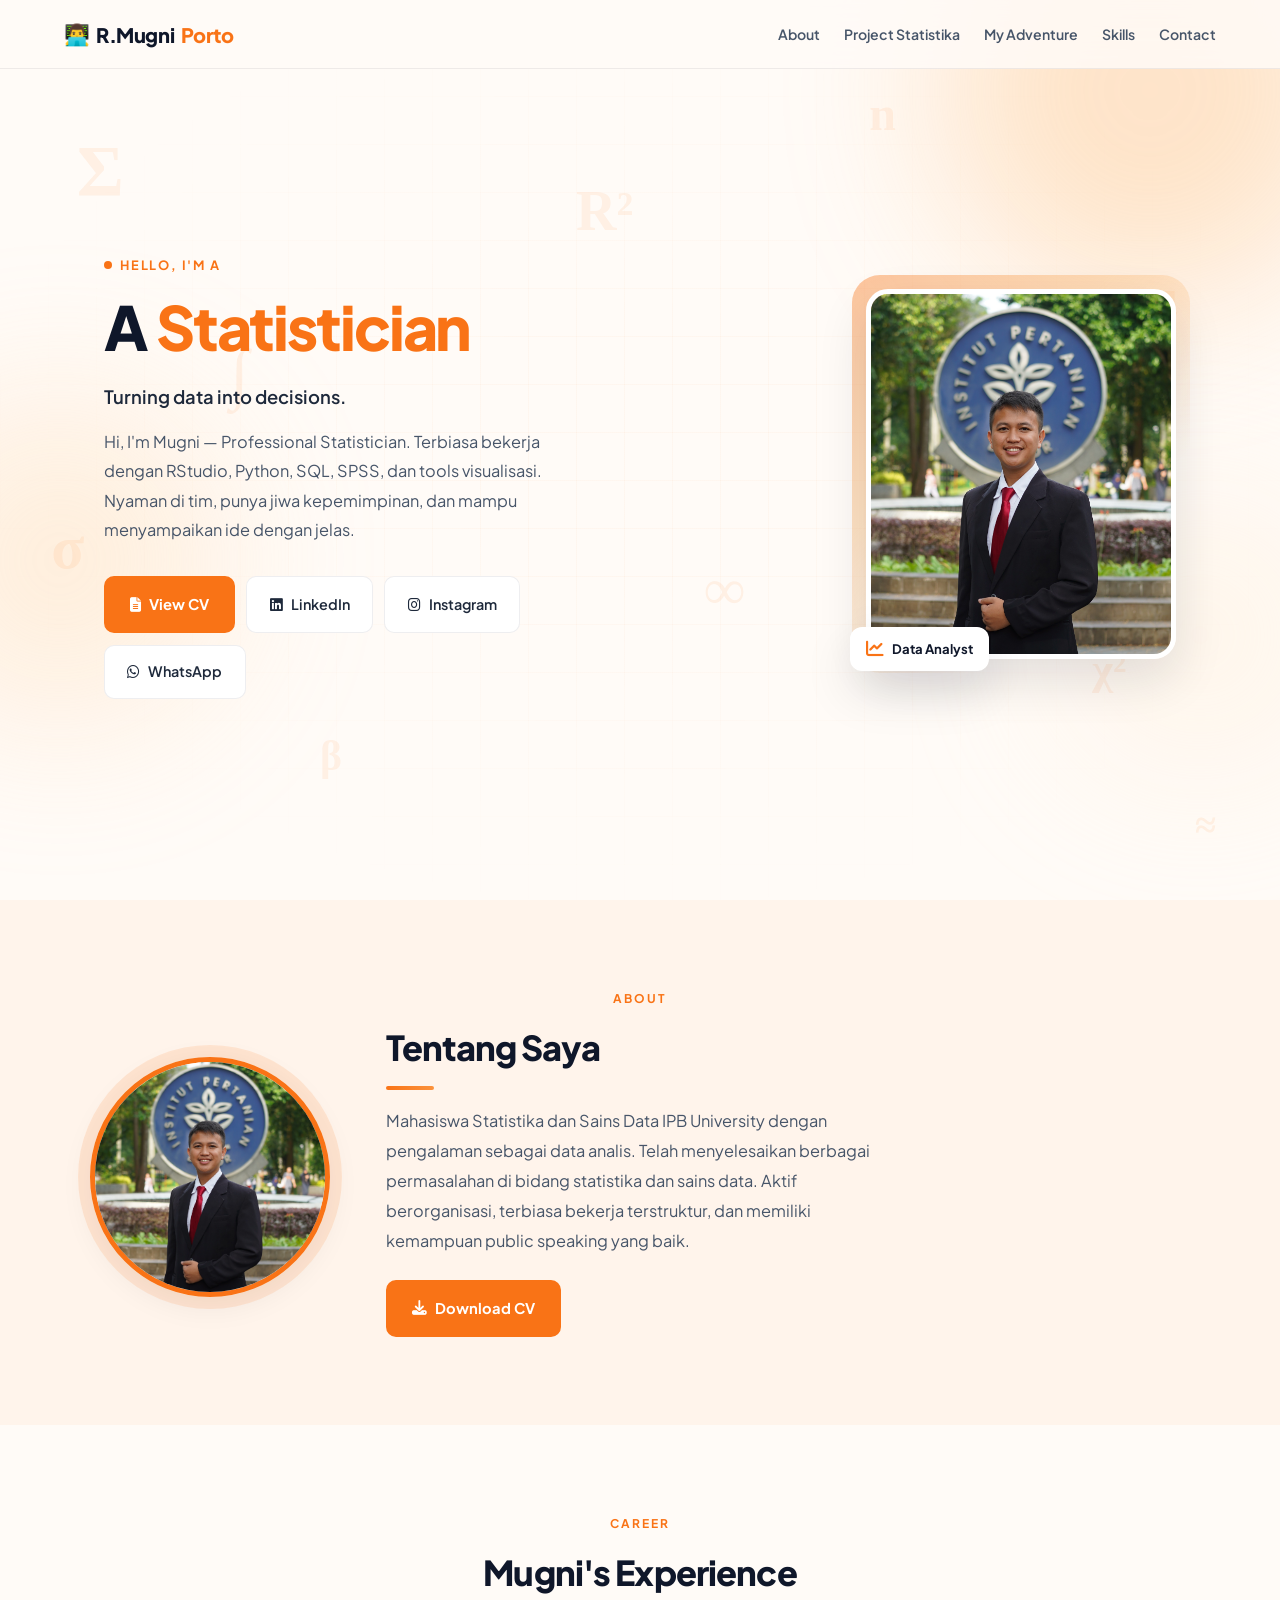
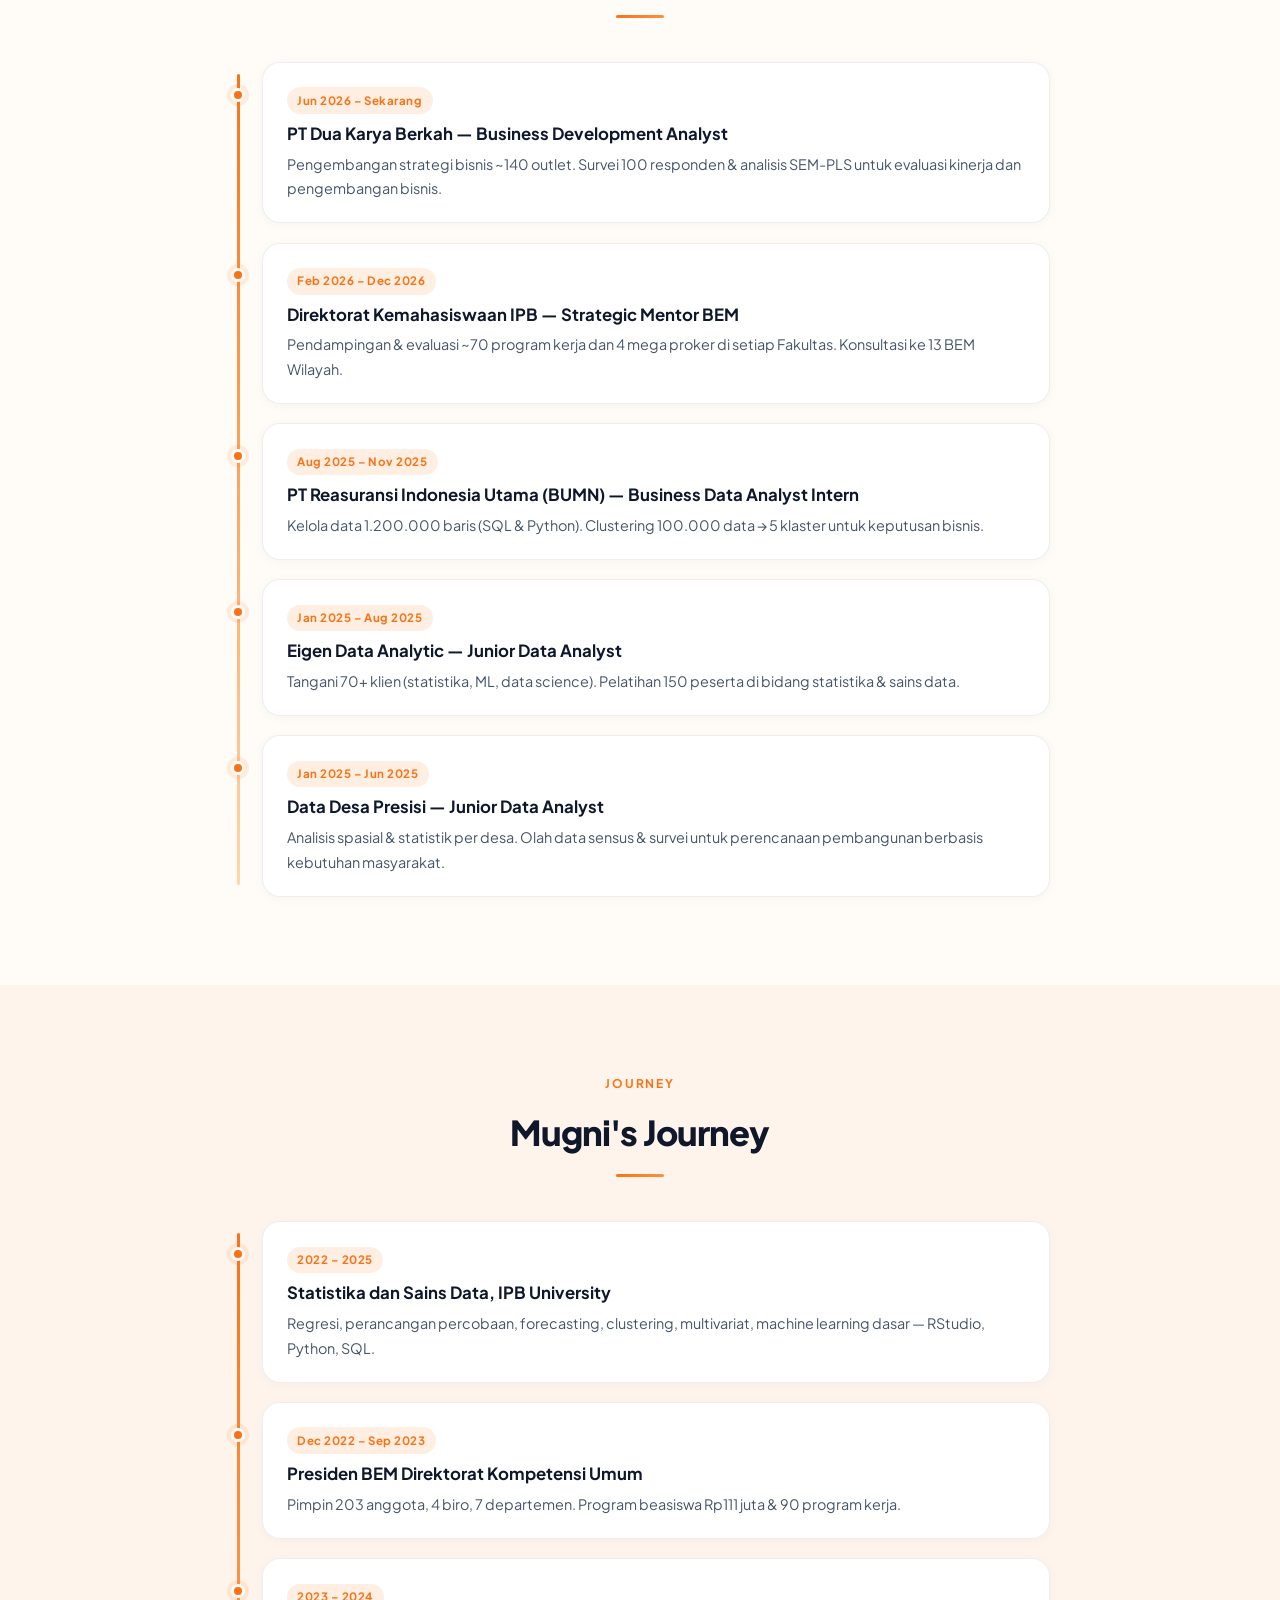
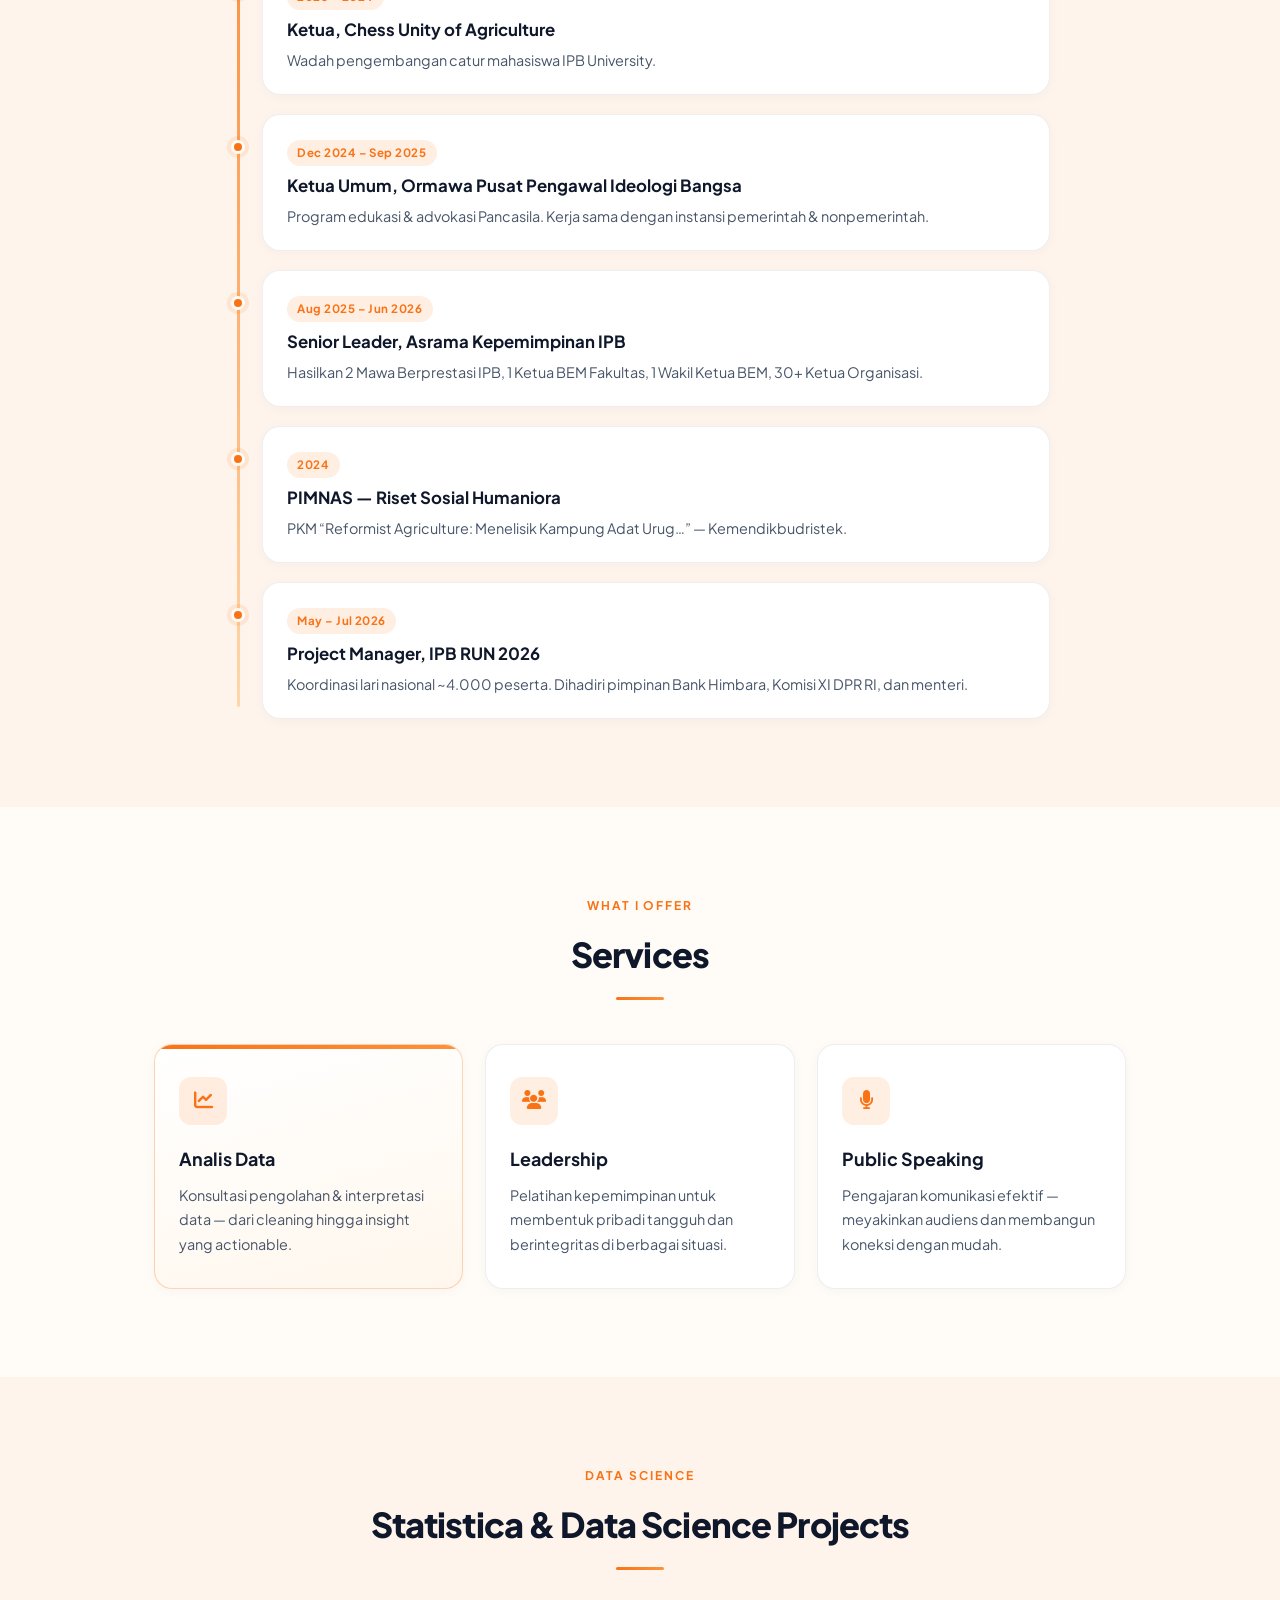
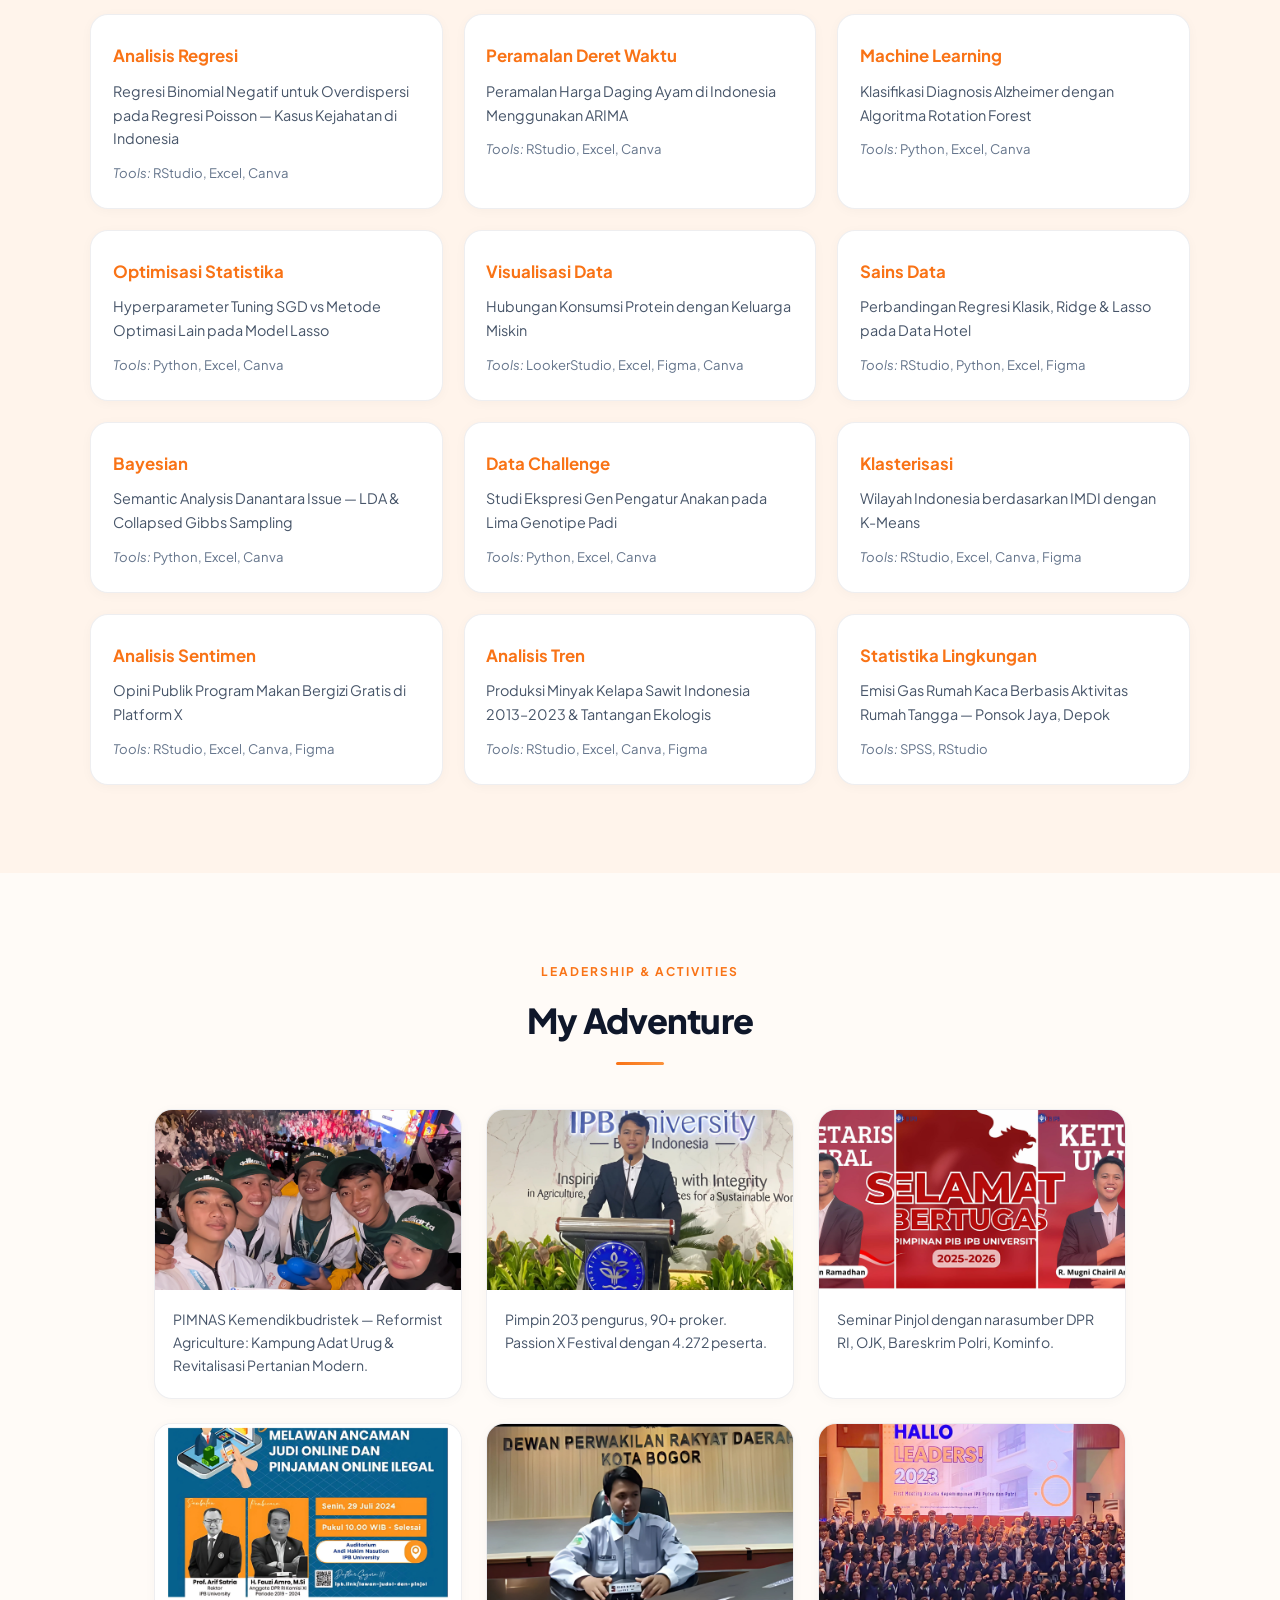
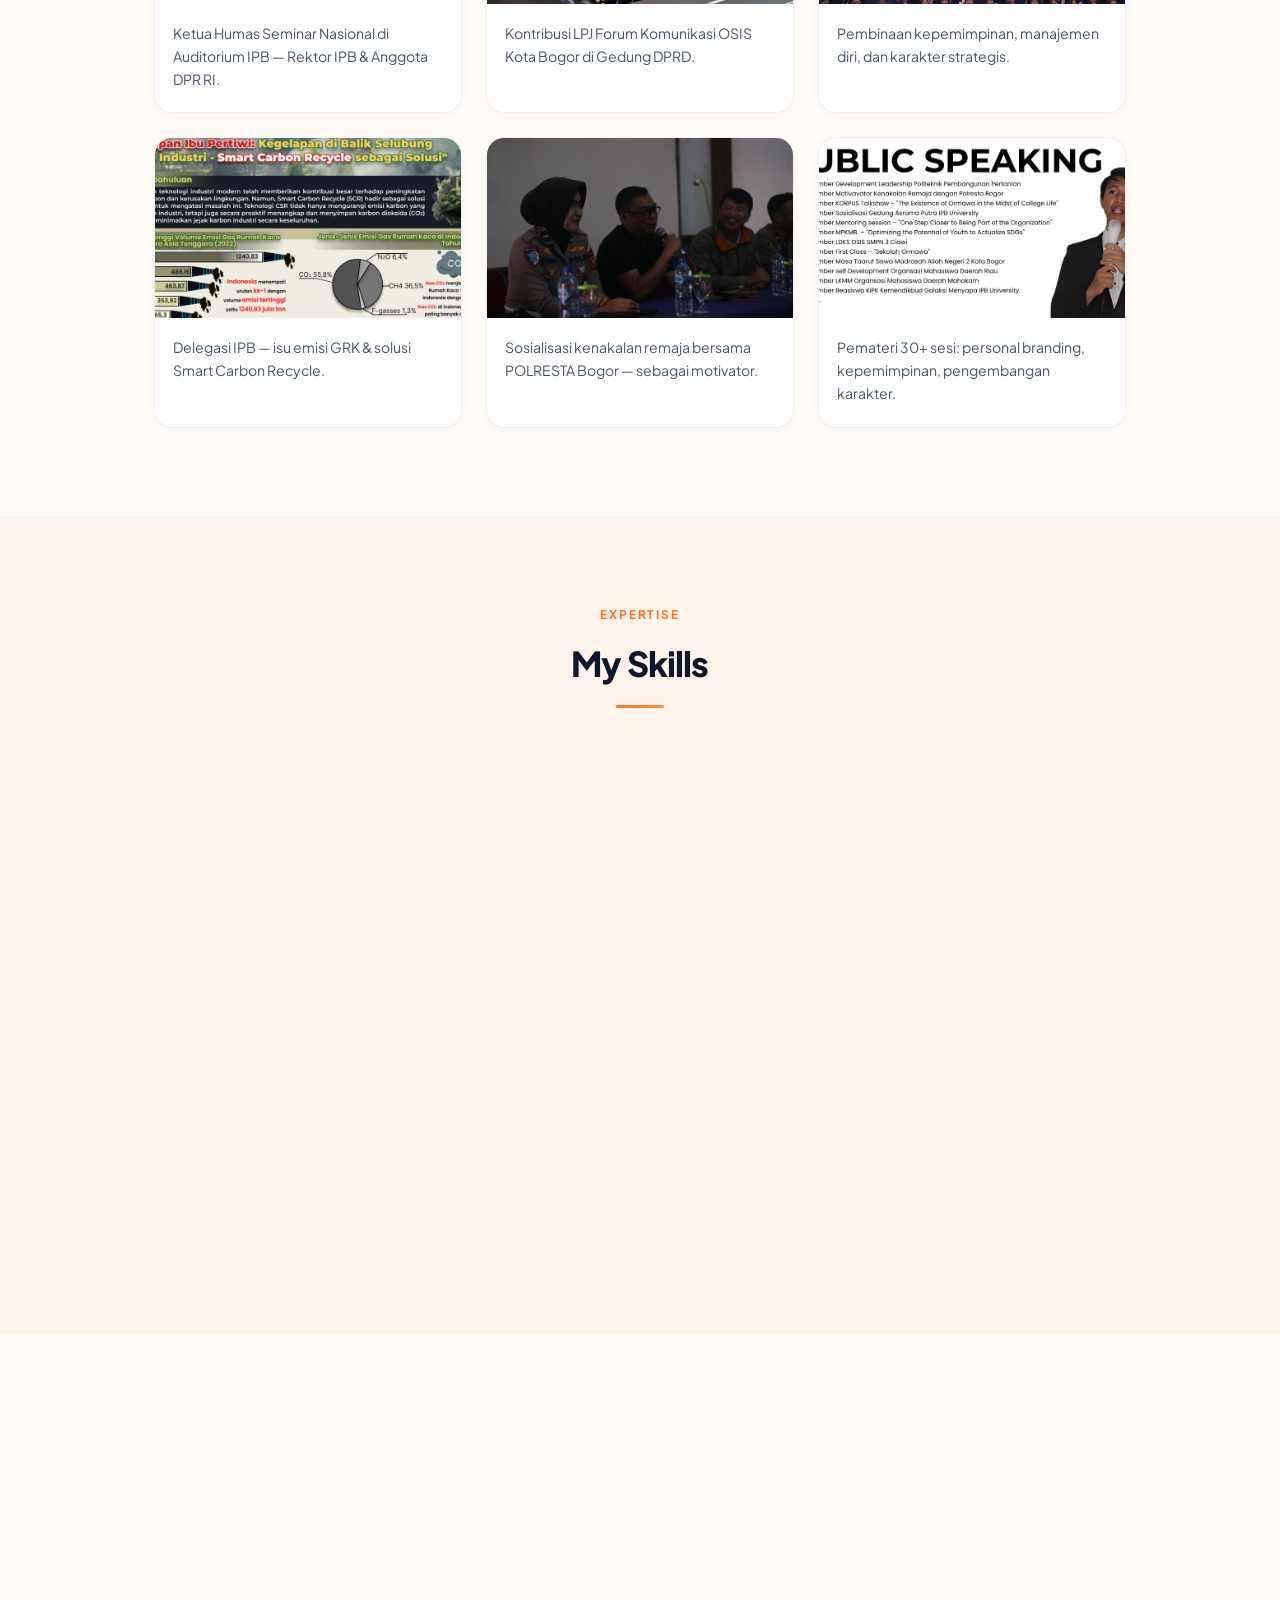
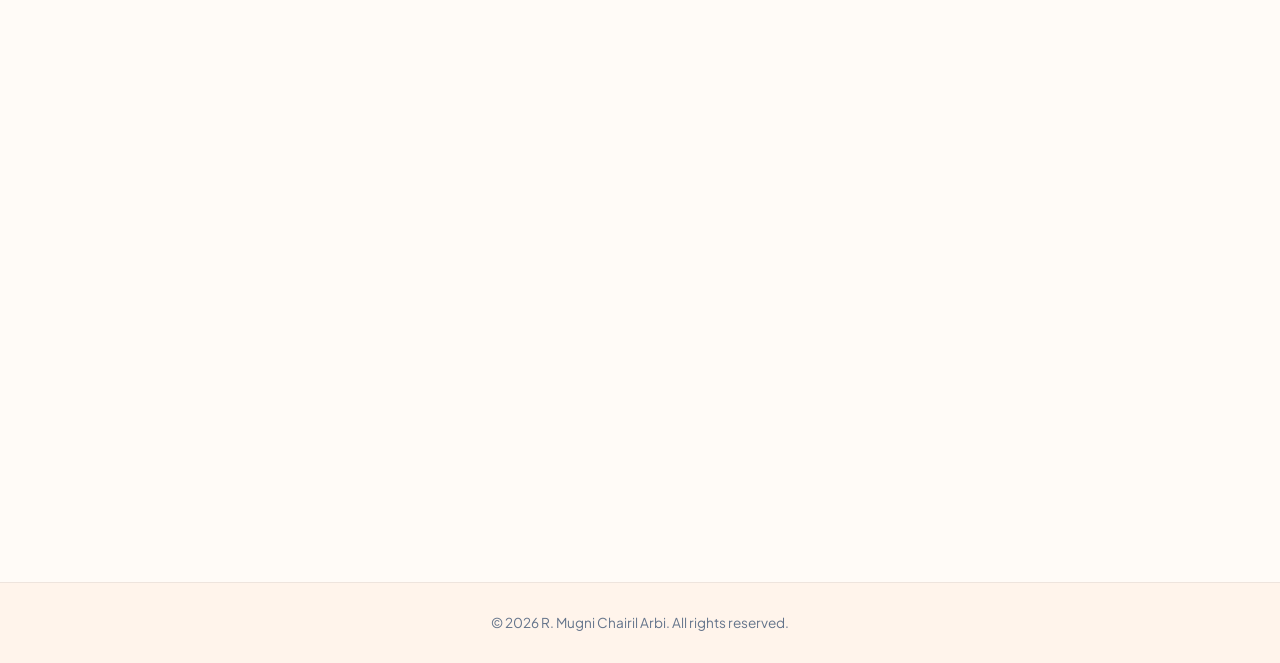
==== commit f8f03586: "Add files via upload" ====
--- a/index.html
+++ b/index.html
@@ -167,7 +167,7 @@
         </div>
         <div class="timeline-step" data-aos="fade-up" data-aos-delay="280">
           <span class="timeline-date">May – Jul 2026</span>
-          <h3>Project Leader, IPB RUN 2026</h3>
+          <h3>Project Manager, IPB RUN 2026</h3>
           <p>Koordinasi lari nasional ~4.000 peserta. Dihadiri pimpinan Bank Himbara, Komisi XI DPR RI, dan menteri.</p>
         </div>
       </div>
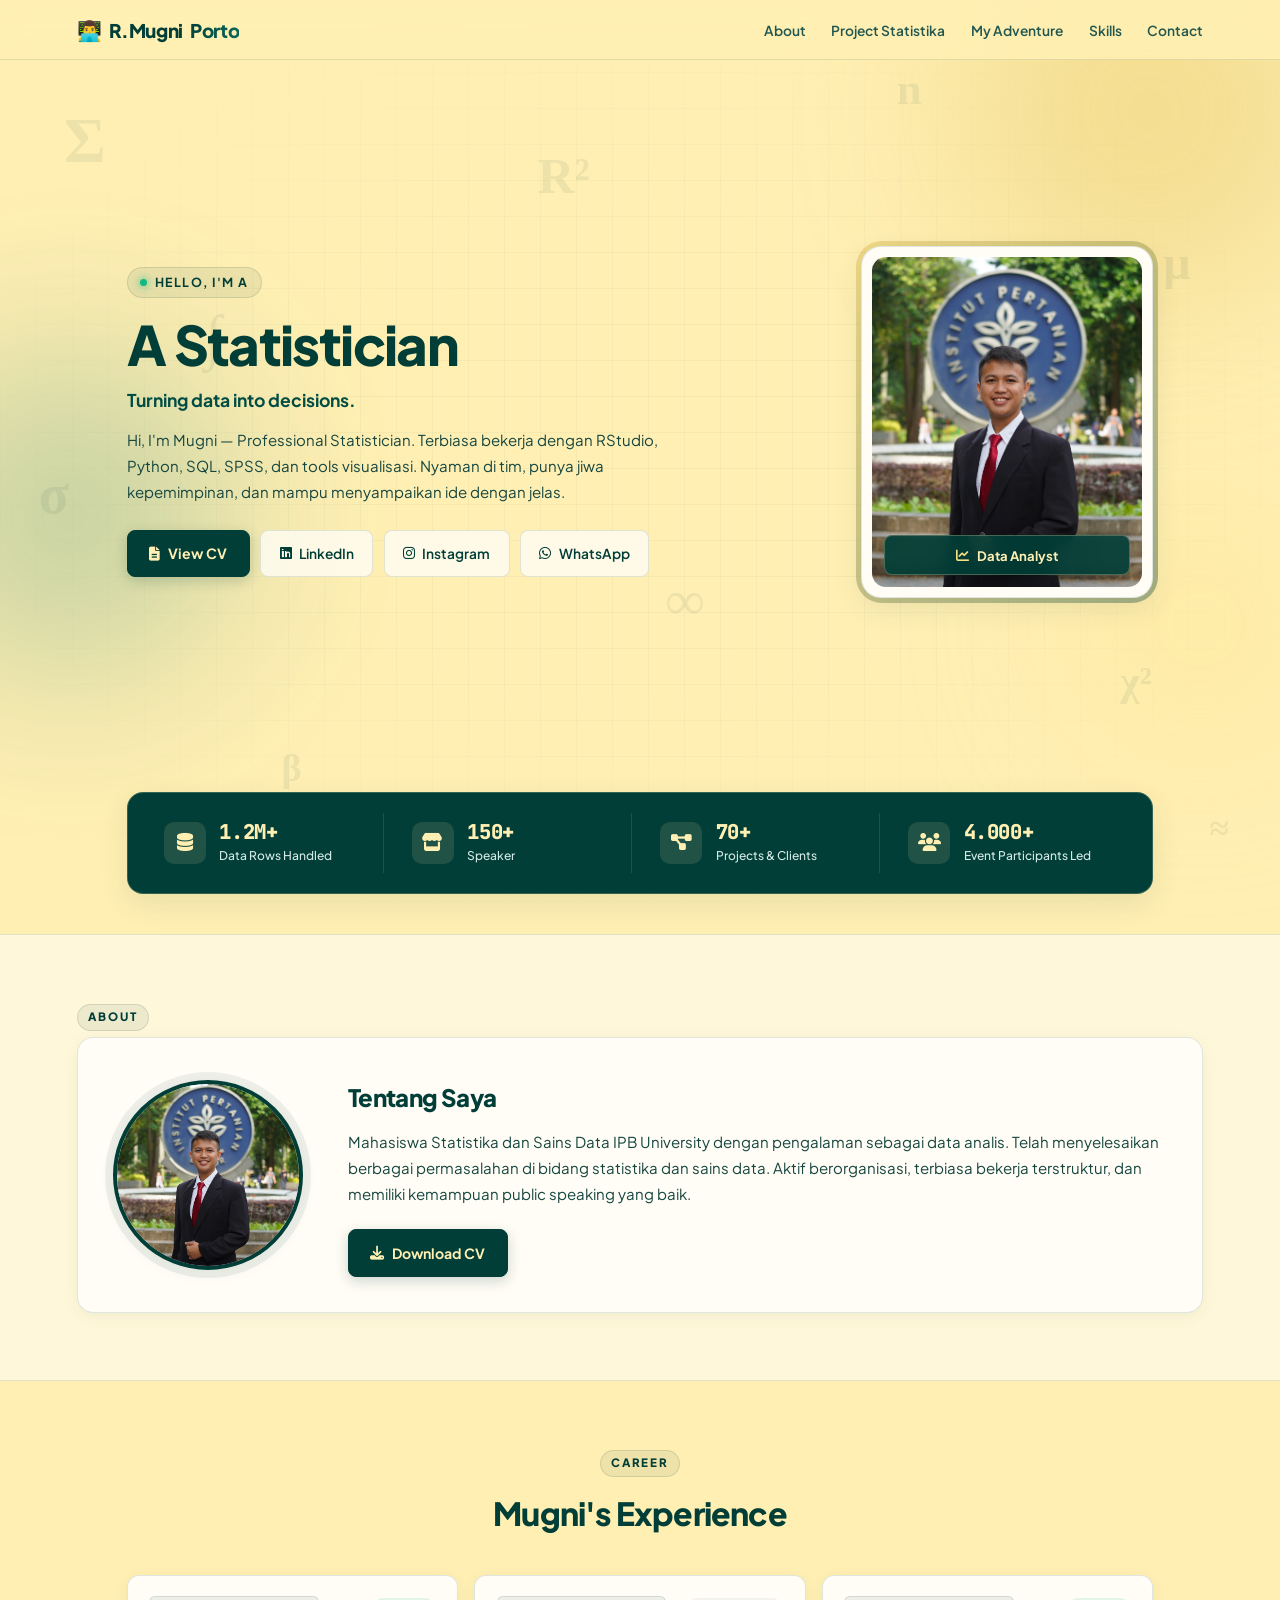
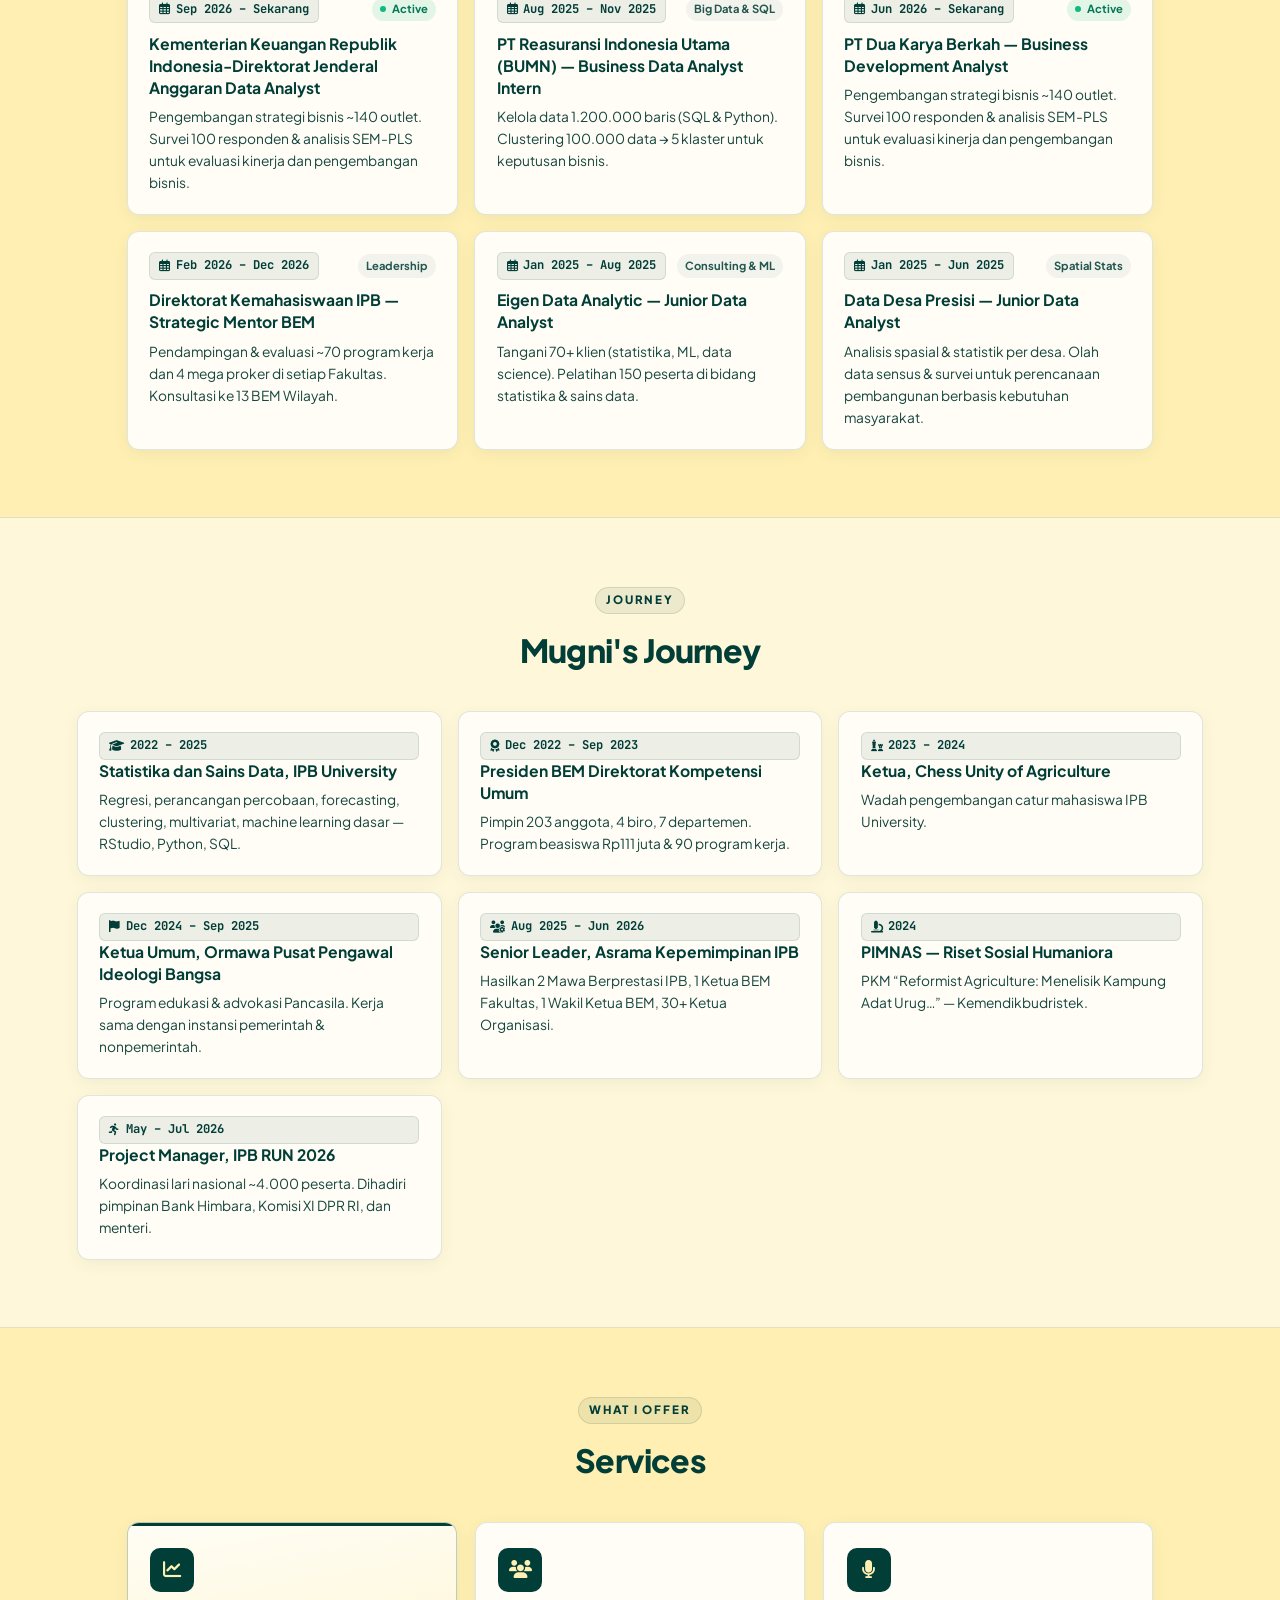
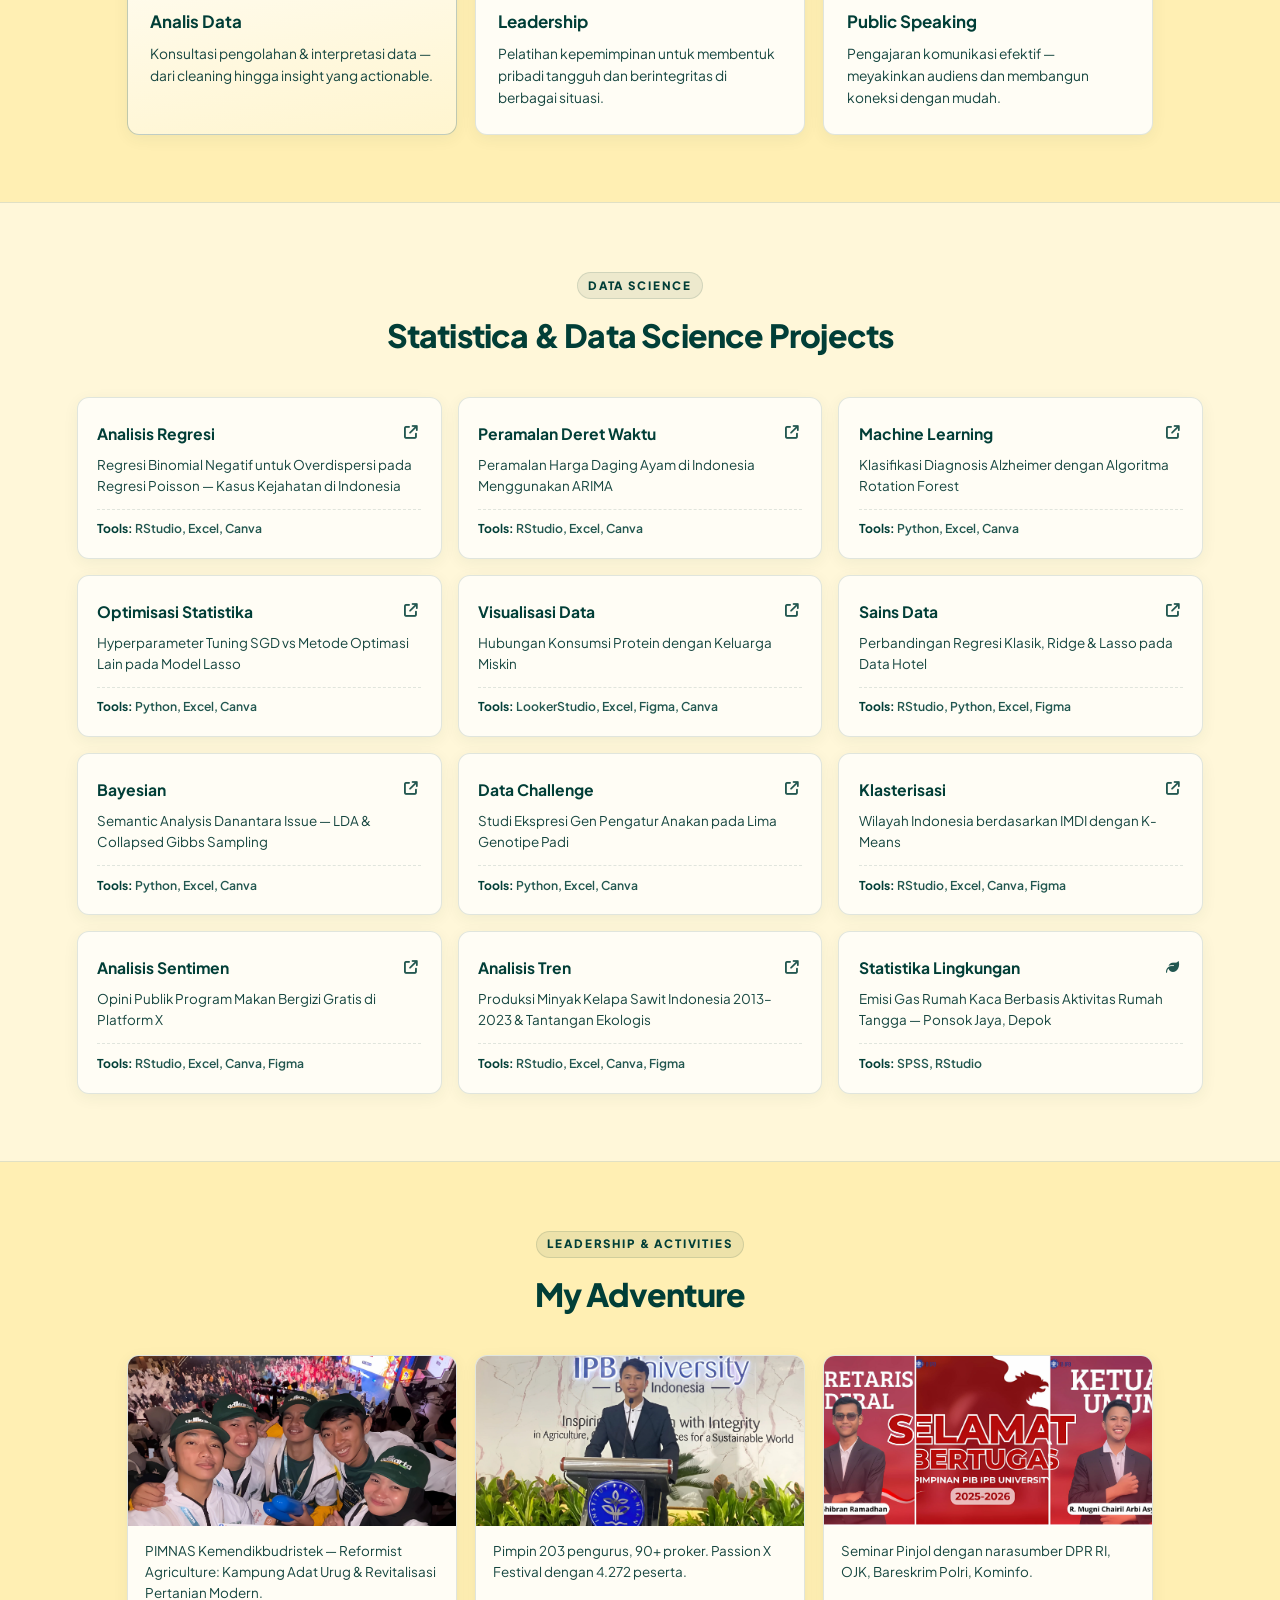
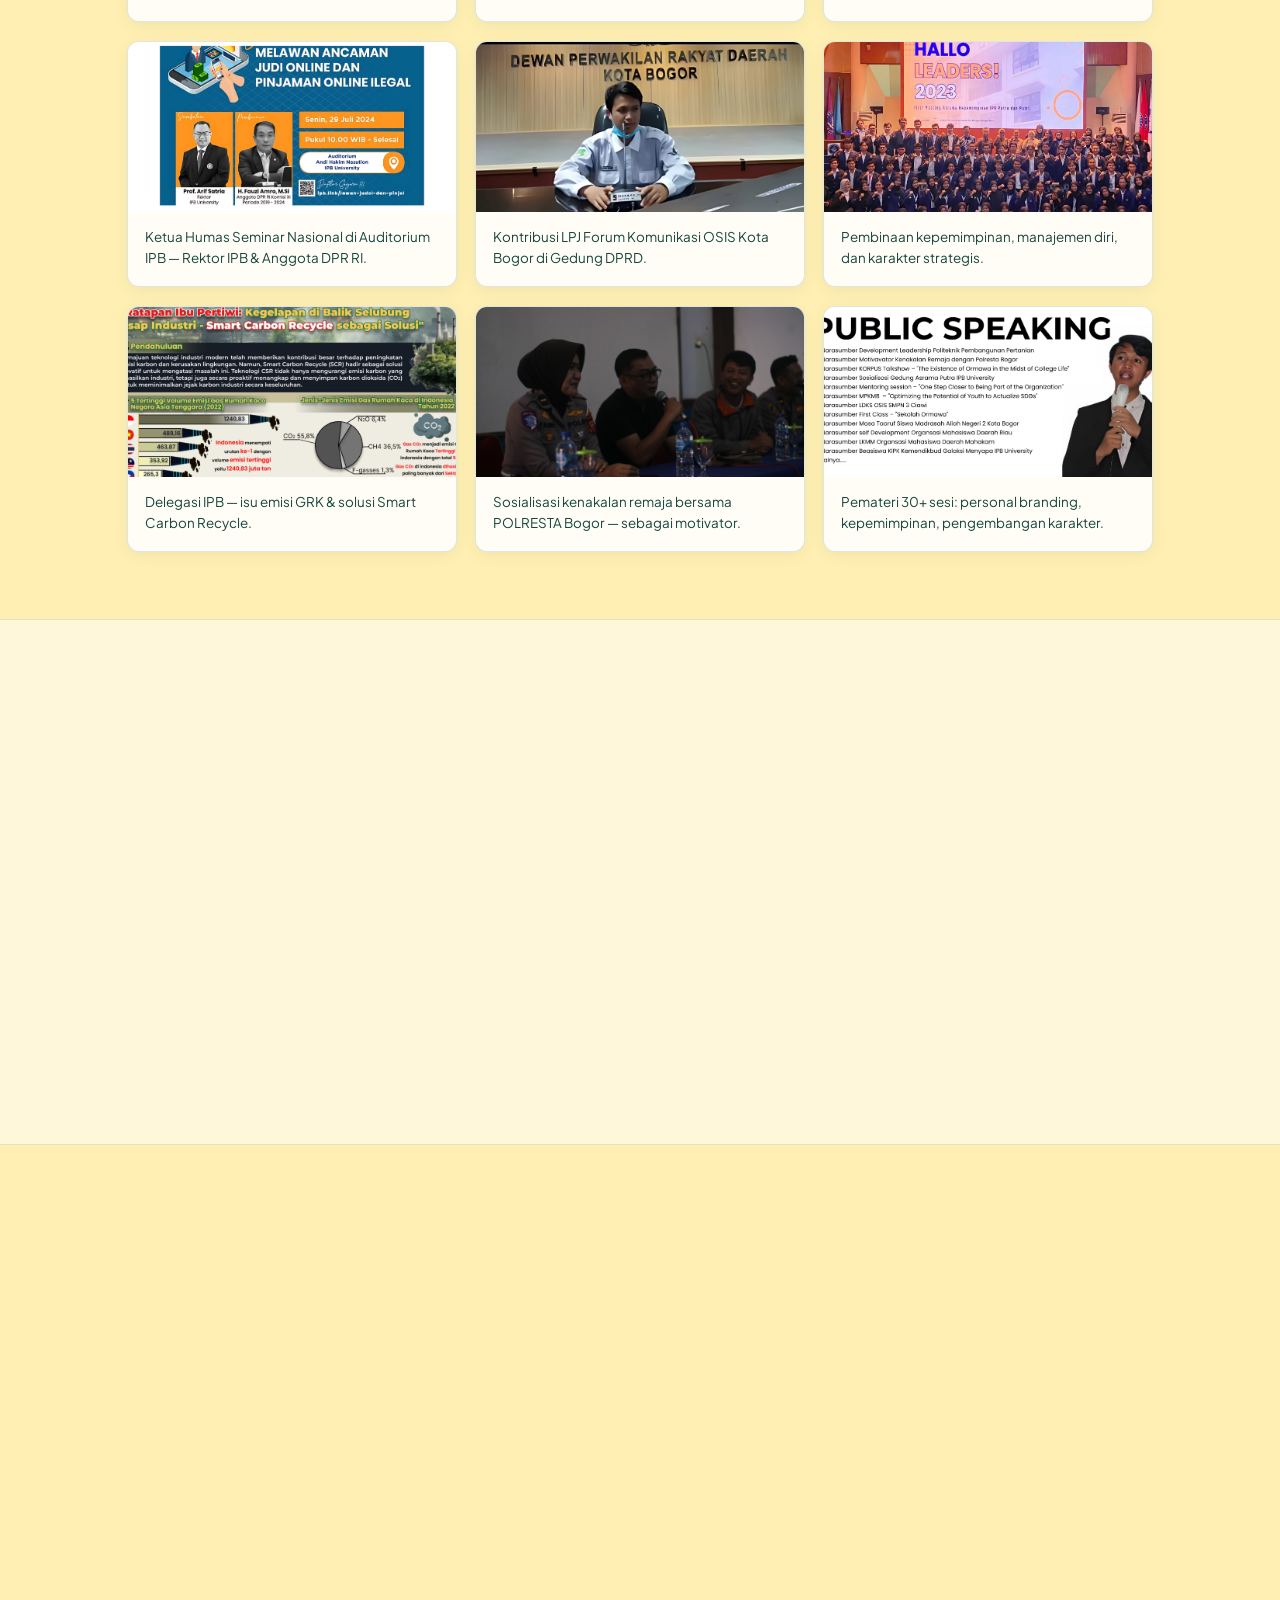
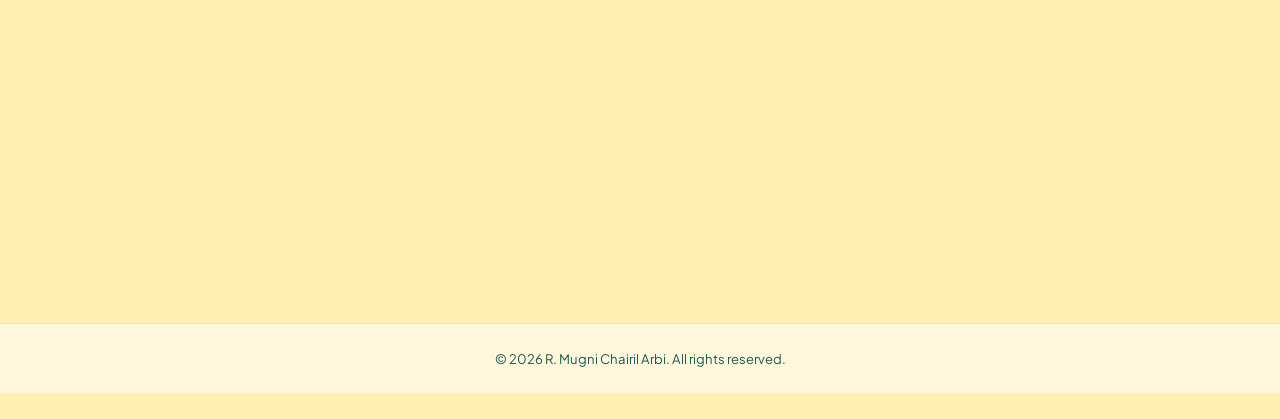
==== commit 55e85c22: "Add files via upload" ====
--- a/index.html
+++ b/index.html
@@ -5,13 +5,16 @@
   <meta name="viewport" content="width=device-width, initial-scale=1.0">
   <title>R.MugniPorto — Statistician</title>
   <meta name="description" content="Portfolio R. Mugni Chairil Arbi — Professional Statistician & Data Analyst">
+  <link rel="preconnect" href="https://fonts.googleapis.com">
+  <link rel="preconnect" href="https://fonts.gstatic.com" crossorigin>
+  <link href="https://fonts.googleapis.com/css2?family=Plus+Jakarta+Sans:wght@300;400;500;600;700;800&family=JetBrains+Mono:wght@400;600;700&display=swap" rel="stylesheet">
   <link rel="stylesheet" href="style.css">
   <link rel="stylesheet" href="https://cdnjs.cloudflare.com/ajax/libs/font-awesome/6.5.0/css/all.min.css">
   <link href="https://unpkg.com/aos@2.3.1/dist/aos.css" rel="stylesheet">
 </head>
 <body>
 
-  <!-- Background blobs + stats symbols -->
+  <!-- Ambient Light Blobs & Math/Stat Background -->
   <div class="blob blob-1"></div>
   <div class="blob blob-2"></div>
   <div class="blob blob-3"></div>
@@ -31,10 +34,10 @@
     <span class="stat-symbol s12">%</span>
   </div>
 
-  <!-- Header -->
+  <!-- Header Navigation -->
   <header class="header" id="header">
     <a href="#home" class="logo">
-      <span style="font-size:1.3rem">👨‍💻</span> R.Mugni<span class="accent">Porto</span>
+      <span class="logo-icon">👨‍💻</span> R.Mugni<span class="accent">Porto</span>
     </a>
     <nav class="nav">
       <ul>
@@ -47,13 +50,13 @@
     </nav>
   </header>
 
-  <!-- ========== HERO ========== -->
+  <!-- ========== HERO SECTION ========== -->
   <section class="hero" id="home">
     <div class="hero-text">
       <div class="hero-label"><span class="dot"></span> Hello, I'm a</div>
       <h1 class="hero-title">A <span class="accent typewriter" aria-label="Statistician"><span class="letter">S</span><span class="letter">t</span><span class="letter">a</span><span class="letter">t</span><span class="letter">i</span><span class="letter">s</span><span class="letter">t</span><span class="letter">i</span><span class="letter">c</span><span class="letter">i</span><span class="letter">a</span><span class="letter">n</span></span></h1>
       <p class="tagline">Turning data into decisions.</p>
-      <p>
+      <p class="hero-desc">
         Hi, I'm Mugni — Professional Statistician.
         Terbiasa bekerja dengan RStudio, Python, SQL, SPSS, dan tools visualisasi.
         Nyaman di tim, punya jiwa kepemimpinan, dan mampu menyampaikan ide dengan jelas.
@@ -65,13 +68,52 @@
         <a href="https://wa.me/6285779463668" class="btn-outline" target="_blank" rel="noopener"><i class="fab fa-whatsapp"></i> WhatsApp</a>
       </div>
     </div>
-    <div class="hero-img">
-      <img src="images/foto_profil.jpg" alt="Foto Profil Mugni" loading="eager">
-      <div class="hero-badge">
-        <i class="fas fa-chart-line"></i> Data Analyst
-      </div>
-    </div>
-  </section>
+    
+    <div class="hero-img-wrapper">
+      <div class="hero-img-card">
+        <div class="hero-img">
+          <img src="images/foto_profil.jpg" alt="Foto Profil Mugni" loading="eager">
+          <div class="hero-badge">
+            <i class="fas fa-chart-line"></i> Data Analyst
+          </div>
+        </div>
+      </div>
+    </div>
+  </section>
+
+  <!-- ========== METRICS / KPI SUMMARY (DENSE DASHBOARD) ========== -->
+  <div class="kpi-banner-wrapper" data-aos="fade-up" data-aos-duration="600">
+    <div class="kpi-banner">
+      <div class="kpi-card">
+        <div class="kpi-icon"><i class="fas fa-database"></i></div>
+        <div class="kpi-info">
+          <div class="kpi-num"><span class="counter" data-target="1200000" data-format="1.2M+">0</span></div>
+          <div class="kpi-label">Data Rows Handled</div>
+        </div>
+      </div>
+      <div class="kpi-card">
+        <div class="kpi-icon"><i class="fas fa-store"></i></div>
+        <div class="kpi-info">
+          <div class="kpi-num"><span class="counter" data-target="140" data-format="150+">0</span></div>
+          <div class="kpi-label">Speaker</div>
+        </div>
+      </div>
+      <div class="kpi-card">
+        <div class="kpi-icon"><i class="fas fa-project-diagram"></i></div>
+        <div class="kpi-info">
+          <div class="kpi-num"><span class="counter" data-target="70" data-format="70+">0</span></div>
+          <div class="kpi-label">Projects & Clients</div>
+        </div>
+      </div>
+      <div class="kpi-card">
+        <div class="kpi-icon"><i class="fas fa-users"></i></div>
+        <div class="kpi-info">
+          <div class="kpi-num"><span class="counter" data-target="4000" data-format="4.000+">0</span></div>
+          <div class="kpi-label">Event Participants Led</div>
+        </div>
+      </div>
+    </div>
+  </div>
 
   <!-- ========== ABOUT ========== -->
   <section class="bg-alt" id="about">
@@ -98,31 +140,68 @@
 
   <!-- ========== EXPERIENCE ========== -->
   <section id="experience">
-    <span class="section-label" data-aos="fade-up">Career</span>
-    <h2 data-aos="fade-up">Mugni's Experience</h2>
+    <div class="section-header-compact">
+      <span class="section-label" data-aos="fade-up">Career</span>
+      <h2 data-aos="fade-up">Mugni's Experience</h2>
+    </div>
     <div class="timeline">
+
+
+  <div class="timeline-step" data-aos="fade-up" data-aos-delay="40">
+        <div class="timeline-meta">
+          <span class="timeline-date"><i class="far fa-calendar-alt"></i> Sep  2026 – Sekarang</span>
+          <span class="status-pill active-status"><span class="live-dot"></span> Active</span>
+        </div>
+        <h3>Kementerian Keuangan Republik Indonesia-Direktorat Jenderal Anggaran Data Analyst</h3>
+        <p>Pengembangan strategi bisnis ~140 outlet. Survei 100 responden & analisis SEM-PLS untuk evaluasi kinerja dan pengembangan bisnis.</p>
+      </div>
+
+ <div class="timeline-step" data-aos="fade-up" data-aos-delay="120">
+        <div class="timeline-meta">
+          <span class="timeline-date"><i class="far fa-calendar-alt"></i> Aug 2025 – Nov 2025</span>
+          <span class="status-pill">Big Data & SQL</span>
+        </div>
+        <h3>PT Reasuransi Indonesia Utama (BUMN) — Business Data Analyst Intern</h3>
+        <p>Kelola data 1.200.000 baris (SQL & Python). Clustering 100.000 data → 5 klaster untuk keputusan bisnis.</p>
+      </div>
+
+
+
+
+
       <div class="timeline-step" data-aos="fade-up" data-aos-delay="40">
-        <span class="timeline-date">Jun 2026 – Sekarang</span>
+        <div class="timeline-meta">
+          <span class="timeline-date"><i class="far fa-calendar-alt"></i> Jun 2026 – Sekarang</span>
+          <span class="status-pill active-status"><span class="live-dot"></span> Active</span>
+        </div>
         <h3>PT Dua Karya Berkah — Business Development Analyst</h3>
         <p>Pengembangan strategi bisnis ~140 outlet. Survei 100 responden & analisis SEM-PLS untuk evaluasi kinerja dan pengembangan bisnis.</p>
       </div>
+
       <div class="timeline-step" data-aos="fade-up" data-aos-delay="80">
-        <span class="timeline-date">Feb 2026 – Dec 2026</span>
+        <div class="timeline-meta">
+          <span class="timeline-date"><i class="far fa-calendar-alt"></i> Feb 2026 – Dec 2026</span>
+          <span class="status-pill">Leadership</span>
+        </div>
         <h3>Direktorat Kemahasiswaan IPB — Strategic Mentor BEM</h3>
         <p>Pendampingan & evaluasi ~70 program kerja dan 4 mega proker di setiap Fakultas. Konsultasi ke 13 BEM Wilayah.</p>
       </div>
-      <div class="timeline-step" data-aos="fade-up" data-aos-delay="120">
-        <span class="timeline-date">Aug 2025 – Nov 2025</span>
-        <h3>PT Reasuransi Indonesia Utama (BUMN) — Business Data Analyst Intern</h3>
-        <p>Kelola data 1.200.000 baris (SQL & Python). Clustering 100.000 data → 5 klaster untuk keputusan bisnis.</p>
-      </div>
+
+     
       <div class="timeline-step" data-aos="fade-up" data-aos-delay="160">
-        <span class="timeline-date">Jan 2025 – Aug 2025</span>
+        <div class="timeline-meta">
+          <span class="timeline-date"><i class="far fa-calendar-alt"></i> Jan 2025 – Aug 2025</span>
+          <span class="status-pill">Consulting & ML</span>
+        </div>
         <h3>Eigen Data Analytic — Junior Data Analyst</h3>
         <p>Tangani 70+ klien (statistika, ML, data science). Pelatihan 150 peserta di bidang statistika & sains data.</p>
       </div>
+
       <div class="timeline-step" data-aos="fade-up" data-aos-delay="200">
-        <span class="timeline-date">Jan 2025 – Jun 2025</span>
+        <div class="timeline-meta">
+          <span class="timeline-date"><i class="far fa-calendar-alt"></i> Jan 2025 – Jun 2025</span>
+          <span class="status-pill">Spatial Stats</span>
+        </div>
         <h3>Data Desa Presisi — Junior Data Analyst</h3>
         <p>Analisis spasial & statistik per desa. Olah data sensus & survei untuk perencanaan pembangunan berbasis kebutuhan masyarakat.</p>
       </div>
@@ -132,41 +211,49 @@
   <!-- ========== JOURNEY ========== -->
   <section class="bg-alt" id="journey">
     <div class="section-inner">
-      <span class="section-label" data-aos="fade-up">Journey</span>
-      <h2 data-aos="fade-up">Mugni's Journey</h2>
-      <div class="timeline">
+      <div class="section-header-compact">
+        <span class="section-label" data-aos="fade-up">Journey</span>
+        <h2 data-aos="fade-up">Mugni's Journey</h2>
+      </div>
+      <div class="timeline timeline-journey">
         <div class="timeline-step" data-aos="fade-up" data-aos-delay="40">
-          <span class="timeline-date">2022 – 2025</span>
+          <span class="timeline-date"><i class="fas fa-graduation-cap"></i> 2022 – 2025</span>
           <h3>Statistika dan Sains Data, IPB University</h3>
           <p>Regresi, perancangan percobaan, forecasting, clustering, multivariat, machine learning dasar — RStudio, Python, SQL.</p>
         </div>
+
         <div class="timeline-step" data-aos="fade-up" data-aos-delay="80">
-          <span class="timeline-date">Dec 2022 – Sep 2023</span>
+          <span class="timeline-date"><i class="fas fa-award"></i> Dec 2022 – Sep 2023</span>
           <h3>Presiden BEM Direktorat Kompetensi Umum</h3>
           <p>Pimpin 203 anggota, 4 biro, 7 departemen. Program beasiswa Rp111 juta & 90 program kerja.</p>
         </div>
+
         <div class="timeline-step" data-aos="fade-up" data-aos-delay="120">
-          <span class="timeline-date">2023 – 2024</span>
+          <span class="timeline-date"><i class="fas fa-chess"></i> 2023 – 2024</span>
           <h3>Ketua, Chess Unity of Agriculture</h3>
           <p>Wadah pengembangan catur mahasiswa IPB University.</p>
         </div>
+
         <div class="timeline-step" data-aos="fade-up" data-aos-delay="160">
-          <span class="timeline-date">Dec 2024 – Sep 2025</span>
+          <span class="timeline-date"><i class="fas fa-flag"></i> Dec 2024 – Sep 2025</span>
           <h3>Ketua Umum, Ormawa Pusat Pengawal Ideologi Bangsa</h3>
           <p>Program edukasi & advokasi Pancasila. Kerja sama dengan instansi pemerintah & nonpemerintah.</p>
         </div>
+
         <div class="timeline-step" data-aos="fade-up" data-aos-delay="200">
-          <span class="timeline-date">Aug 2025 – Jun 2026</span>
+          <span class="timeline-date"><i class="fas fa-users-cog"></i> Aug 2025 – Jun 2026</span>
           <h3>Senior Leader, Asrama Kepemimpinan IPB</h3>
           <p>Hasilkan 2 Mawa Berprestasi IPB, 1 Ketua BEM Fakultas, 1 Wakil Ketua BEM, 30+ Ketua Organisasi.</p>
         </div>
+
         <div class="timeline-step" data-aos="fade-up" data-aos-delay="240">
-          <span class="timeline-date">2024</span>
+          <span class="timeline-date"><i class="fas fa-microscope"></i> 2024</span>
           <h3>PIMNAS — Riset Sosial Humaniora</h3>
           <p>PKM “Reformist Agriculture: Menelisik Kampung Adat Urug…” — Kemendikbudristek.</p>
         </div>
+
         <div class="timeline-step" data-aos="fade-up" data-aos-delay="280">
-          <span class="timeline-date">May – Jul 2026</span>
+          <span class="timeline-date"><i class="fas fa-running"></i> May – Jul 2026</span>
           <h3>Project Manager, IPB RUN 2026</h3>
           <p>Koordinasi lari nasional ~4.000 peserta. Dihadiri pimpinan Bank Himbara, Komisi XI DPR RI, dan menteri.</p>
         </div>
@@ -176,19 +263,23 @@
 
   <!-- ========== SERVICES ========== -->
   <section id="services">
-    <span class="section-label" data-aos="fade-up">What I Offer</span>
-    <h2 data-aos="fade-up">Services</h2>
+    <div class="section-header-compact">
+      <span class="section-label" data-aos="fade-up">What I Offer</span>
+      <h2 data-aos="fade-up">Services</h2>
+    </div>
     <div class="service-grid">
       <div class="service active" data-aos="fade-up" data-aos-delay="60">
         <div class="service-icon"><i class="fas fa-chart-line"></i></div>
         <h3>Analis Data</h3>
         <p>Konsultasi pengolahan & interpretasi data — dari cleaning hingga insight yang actionable.</p>
       </div>
+
       <div class="service" data-aos="fade-up" data-aos-delay="140">
         <div class="service-icon"><i class="fas fa-users"></i></div>
         <h3>Leadership</h3>
         <p>Pelatihan kepemimpinan untuk membentuk pribadi tangguh dan berintegritas di berbagai situasi.</p>
       </div>
+
       <div class="service" data-aos="fade-up" data-aos-delay="220">
         <div class="service-icon"><i class="fas fa-microphone"></i></div>
         <h3>Public Speaking</h3>
@@ -200,78 +291,156 @@
   <!-- ========== PROJECT STATISTIKA ========== -->
   <section class="bg-alt" id="statistika">
     <div class="section-inner">
-      <span class="section-label" data-aos="fade-up">Data Science</span>
-      <h2 class="section-title" data-aos="fade-up">Statistica & Data Science Projects</h2>
+      <div class="section-header-compact">
+        <span class="section-label" data-aos="fade-up">Data Science</span>
+        <h2 class="section-title" data-aos="fade-up">Statistica & Data Science Projects</h2>
+      </div>
       <div class="stat-project-list">
+        
         <div class="stat-project-item" data-aos="fade-up" data-aos-delay="40">
-          <h3><a href="https://drive.google.com/drive/folders/1C8XI6P4nZ6RcZ-ZhBbt35RDAvjPQcCQ9?usp=drive_link" class="project-title-link" target="_blank">Analisis Regresi</a></h3>
+          <div class="project-header">
+            <h3><a href="https://drive.google.com/drive/folders/1C8XI6P4nZ6RcZ-ZhBbt35RDAvjPQcCQ9?usp=drive_link" class="project-title-link" target="_blank">Analisis Regresi</a></h3>
+            <a href="https://drive.google.com/drive/folders/1C8XI6P4nZ6RcZ-ZhBbt35RDAvjPQcCQ9?usp=drive_link" target="_blank" class="external-icon-btn" aria-label="Open Link"><i class="fas fa-arrow-up-right-from-square"></i></a>
+          </div>
           <p>Regresi Binomial Negatif untuk Overdispersi pada Regresi Poisson — Kasus Kejahatan di Indonesia</p>
-          <p><em>Tools:</em> RStudio, Excel, Canva</p>
-        </div>
+          <div class="tools-tag-wrapper">
+            <p><em>Tools:</em> RStudio, Excel, Canva</p>
+          </div>
+        </div>
+
         <div class="stat-project-item" data-aos="fade-up" data-aos-delay="70">
-          <h3><a href="https://drive.google.com/drive/folders/1jDiGI1JXiLSppBpX9JWBTQWNnKZqv_HR?usp=drive_link" class="project-title-link" target="_blank">Peramalan Deret Waktu</a></h3>
+          <div class="project-header">
+            <h3><a href="https://drive.google.com/drive/folders/1jDiGI1JXiLSppBpX9JWBTQWNnKZqv_HR?usp=drive_link" class="project-title-link" target="_blank">Peramalan Deret Waktu</a></h3>
+            <a href="https://drive.google.com/drive/folders/1jDiGI1JXiLSppBpX9JWBTQWNnKZqv_HR?usp=drive_link" target="_blank" class="external-icon-btn" aria-label="Open Link"><i class="fas fa-arrow-up-right-from-square"></i></a>
+          </div>
           <p>Peramalan Harga Daging Ayam di Indonesia Menggunakan ARIMA</p>
-          <p><em>Tools:</em> RStudio, Excel, Canva</p>
-        </div>
+          <div class="tools-tag-wrapper">
+            <p><em>Tools:</em> RStudio, Excel, Canva</p>
+          </div>
+        </div>
+
         <div class="stat-project-item" data-aos="fade-up" data-aos-delay="100">
-          <h3><a href="https://drive.google.com/drive/folders/1Ku_VQO_8Zp-CoyCm4bfFC-IvB5UTWUId?usp=drive_link" class="project-title-link" target="_blank">Machine Learning</a></h3>
+          <div class="project-header">
+            <h3><a href="https://drive.google.com/drive/folders/1Ku_VQO_8Zp-CoyCm4bfFC-IvB5UTWUId?usp=drive_link" class="project-title-link" target="_blank">Machine Learning</a></h3>
+            <a href="https://drive.google.com/drive/folders/1Ku_VQO_8Zp-CoyCm4bfFC-IvB5UTWUId?usp=drive_link" target="_blank" class="external-icon-btn" aria-label="Open Link"><i class="fas fa-arrow-up-right-from-square"></i></a>
+          </div>
           <p>Klasifikasi Diagnosis Alzheimer dengan Algoritma Rotation Forest</p>
-          <p><em>Tools:</em> Python, Excel, Canva</p>
-        </div>
+          <div class="tools-tag-wrapper">
+            <p><em>Tools:</em> Python, Excel, Canva</p>
+          </div>
+        </div>
+
         <div class="stat-project-item" data-aos="fade-up" data-aos-delay="130">
-          <h3><a href="https://drive.google.com/drive/folders/1_6jmRf16gYjSYVNTbhwBBEczwUq6lan9?usp=drive_link" class="project-title-link" target="_blank">Optimisasi Statistika</a></h3>
+          <div class="project-header">
+            <h3><a href="https://drive.google.com/drive/folders/1_6jmRf16gYjSYVNTbhwBBEczwUq6lan9?usp=drive_link" class="project-title-link" target="_blank">Optimisasi Statistika</a></h3>
+            <a href="https://drive.google.com/drive/folders/1_6jmRf16gYjSYVNTbhwBBEczwUq6lan9?usp=drive_link" target="_blank" class="external-icon-btn" aria-label="Open Link"><i class="fas fa-arrow-up-right-from-square"></i></a>
+          </div>
           <p>Hyperparameter Tuning SGD vs Metode Optimasi Lain pada Model Lasso</p>
-          <p><em>Tools:</em> Python, Excel, Canva</p>
-        </div>
+          <div class="tools-tag-wrapper">
+            <p><em>Tools:</em> Python, Excel, Canva</p>
+          </div>
+        </div>
+
         <div class="stat-project-item" data-aos="fade-up" data-aos-delay="160">
-          <h3><a href="https://lookerstudio.google.com/reporting/1cfaa364-671b-45e7-9748-39be68ca1850/page/1M" class="project-title-link" target="_blank">Visualisasi Data</a></h3>
+          <div class="project-header">
+            <h3><a href="https://lookerstudio.google.com/reporting/1cfaa364-671b-45e7-9748-39be68ca1850/page/1M" class="project-title-link" target="_blank">Visualisasi Data</a></h3>
+            <a href="https://lookerstudio.google.com/reporting/1cfaa364-671b-45e7-9748-39be68ca1850/page/1M" target="_blank" class="external-icon-btn" aria-label="Open Link"><i class="fas fa-arrow-up-right-from-square"></i></a>
+          </div>
           <p>Hubungan Konsumsi Protein dengan Keluarga Miskin</p>
-          <p><em>Tools:</em> LookerStudio, Excel, Figma, Canva</p>
-        </div>
+          <div class="tools-tag-wrapper">
+            <p><em>Tools:</em> LookerStudio, Excel, Figma, Canva</p>
+          </div>
+        </div>
+
         <div class="stat-project-item" data-aos="fade-up" data-aos-delay="190">
-          <h3><a href="https://drive.google.com/drive/folders/1S462Imh0BhHBv48S9OmS54HAMODP6gA9?usp=drive_link" class="project-title-link" target="_blank">Sains Data</a></h3>
+          <div class="project-header">
+            <h3><a href="https://drive.google.com/drive/folders/1S462Imh0BhHBv48S9OmS54HAMODP6gA9?usp=drive_link" class="project-title-link" target="_blank">Sains Data</a></h3>
+            <a href="https://drive.google.com/drive/folders/1S462Imh0BhHBv48S9OmS54HAMODP6gA9?usp=drive_link" target="_blank" class="external-icon-btn" aria-label="Open Link"><i class="fas fa-arrow-up-right-from-square"></i></a>
+          </div>
           <p>Perbandingan Regresi Klasik, Ridge & Lasso pada Data Hotel</p>
-          <p><em>Tools:</em> RStudio, Python, Excel, Figma</p>
-        </div>
+          <div class="tools-tag-wrapper">
+            <p><em>Tools:</em> RStudio, Python, Excel, Figma</p>
+          </div>
+        </div>
+
         <div class="stat-project-item" data-aos="fade-up" data-aos-delay="220">
-          <h3><a href="https://drive.google.com/drive/folders/18Zo5ydEE-pGM5lXNbEG9vk4UG4AW3ZJ2?usp=drive_link" class="project-title-link" target="_blank">Bayesian</a></h3>
+          <div class="project-header">
+            <h3><a href="https://drive.google.com/drive/folders/18Zo5ydEE-pGM5lXNbEG9vk4UG4AW3ZJ2?usp=drive_link" class="project-title-link" target="_blank">Bayesian</a></h3>
+            <a href="https://drive.google.com/drive/folders/18Zo5ydEE-pGM5lXNbEG9vk4UG4AW3ZJ2?usp=drive_link" target="_blank" class="external-icon-btn" aria-label="Open Link"><i class="fas fa-arrow-up-right-from-square"></i></a>
+          </div>
           <p>Semantic Analysis Danantara Issue — LDA & Collapsed Gibbs Sampling</p>
-          <p><em>Tools:</em> Python, Excel, Canva</p>
-        </div>
+          <div class="tools-tag-wrapper">
+            <p><em>Tools:</em> Python, Excel, Canva</p>
+          </div>
+        </div>
+
         <div class="stat-project-item" data-aos="fade-up" data-aos-delay="250">
-          <h3><a href="https://drive.google.com/drive/folders/1vnyym-EfeafsoRw7HDwUT7Lj1ZkwlpEH?usp=drive_link" class="project-title-link" target="_blank">Data Challenge</a></h3>
+          <div class="project-header">
+            <h3><a href="https://drive.google.com/drive/folders/1vnyym-EfeafsoRw7HDwUT7Lj1ZkwlpEH?usp=drive_link" class="project-title-link" target="_blank">Data Challenge</a></h3>
+            <a href="https://drive.google.com/drive/folders/1vnyym-EfeafsoRw7HDwUT7Lj1ZkwlpEH?usp=drive_link" target="_blank" class="external-icon-btn" aria-label="Open Link"><i class="fas fa-arrow-up-right-from-square"></i></a>
+          </div>
           <p>Studi Ekspresi Gen Pengatur Anakan pada Lima Genotipe Padi</p>
-          <p><em>Tools:</em> Python, Excel, Canva</p>
-        </div>
+          <div class="tools-tag-wrapper">
+            <p><em>Tools:</em> Python, Excel, Canva</p>
+          </div>
+        </div>
+
         <div class="stat-project-item" data-aos="fade-up" data-aos-delay="280">
-          <h3><a href="https://drive.google.com/drive/folders/1yRdzSvazYIkhybqzFE86bgIqe49n3boH?usp=drive_link" class="project-title-link" target="_blank">Klasterisasi</a></h3>
+          <div class="project-header">
+            <h3><a href="https://drive.google.com/drive/folders/1yRdzSvazYIkhybqzFE86bgIqe49n3boH?usp=drive_link" class="project-title-link" target="_blank">Klasterisasi</a></h3>
+            <a href="https://drive.google.com/drive/folders/1yRdzSvazYIkhybqzFE86bgIqe49n3boH?usp=drive_link" target="_blank" class="external-icon-btn" aria-label="Open Link"><i class="fas fa-arrow-up-right-from-square"></i></a>
+          </div>
           <p>Wilayah Indonesia berdasarkan IMDI dengan K-Means</p>
-          <p><em>Tools:</em> RStudio, Excel, Canva, Figma</p>
-        </div>
+          <div class="tools-tag-wrapper">
+            <p><em>Tools:</em> RStudio, Excel, Canva, Figma</p>
+          </div>
+        </div>
+
         <div class="stat-project-item" data-aos="fade-up" data-aos-delay="310">
-          <h3><a href="https://drive.google.com/drive/folders/1nZv6HxVPdfle54T-PF4-_jxxy9zCEnQE?usp=drive_link" class="project-title-link" target="_blank">Analisis Sentimen</a></h3>
+          <div class="project-header">
+            <h3><a href="https://drive.google.com/drive/folders/1nZv6HxVPdfle54T-PF4-_jxxy9zCEnQE?usp=drive_link" class="project-title-link" target="_blank">Analisis Sentimen</a></h3>
+            <a href="https://drive.google.com/drive/folders/1nZv6HxVPdfle54T-PF4-_jxxy9zCEnQE?usp=drive_link" target="_blank" class="external-icon-btn" aria-label="Open Link"><i class="fas fa-arrow-up-right-from-square"></i></a>
+          </div>
           <p>Opini Publik Program Makan Bergizi Gratis di Platform X</p>
-          <p><em>Tools:</em> RStudio, Excel, Canva, Figma</p>
-        </div>
+          <div class="tools-tag-wrapper">
+            <p><em>Tools:</em> RStudio, Excel, Canva, Figma</p>
+          </div>
+        </div>
+
         <div class="stat-project-item" data-aos="fade-up" data-aos-delay="340">
-          <h3><a href="https://drive.google.com/drive/folders/1KalcILJ9Y2DhUM5qIiO848BCAm1c7gEV?usp=drive_link" class="project-title-link" target="_blank">Analisis Tren</a></h3>
+          <div class="project-header">
+            <h3><a href="https://drive.google.com/drive/folders/1KalcILJ9Y2DhUM5qIiO848BCAm1c7gEV?usp=drive_link" class="project-title-link" target="_blank">Analisis Tren</a></h3>
+            <a href="https://drive.google.com/drive/folders/1KalcILJ9Y2DhUM5qIiO848BCAm1c7gEV?usp=drive_link" target="_blank" class="external-icon-btn" aria-label="Open Link"><i class="fas fa-arrow-up-right-from-square"></i></a>
+          </div>
           <p>Produksi Minyak Kelapa Sawit Indonesia 2013–2023 & Tantangan Ekologis</p>
-          <p><em>Tools:</em> RStudio, Excel, Canva, Figma</p>
-        </div>
+          <div class="tools-tag-wrapper">
+            <p><em>Tools:</em> RStudio, Excel, Canva, Figma</p>
+          </div>
+        </div>
+
         <div class="stat-project-item" data-aos="fade-up" data-aos-delay="370">
-          <h3><a href="#" class="project-title-link">Statistika Lingkungan</a></h3>
+          <div class="project-header">
+            <h3><a href="#" class="project-title-link">Statistika Lingkungan</a></h3>
+            <span class="external-icon-btn" aria-label="Project Case"><i class="fas fa-leaf"></i></span>
+          </div>
           <p>Emisi Gas Rumah Kaca Berbasis Aktivitas Rumah Tangga — Ponsok Jaya, Depok</p>
-          <p><em>Tools:</em> SPSS, RStudio</p>
-        </div>
+          <div class="tools-tag-wrapper">
+            <p><em>Tools:</em> SPSS, RStudio</p>
+          </div>
+        </div>
+
       </div>
     </div>
   </section>
 
   <!-- ========== MY ADVENTURE ========== -->
   <section id="adventure">
-    <span class="section-label" data-aos="fade-up">Leadership & Activities</span>
-    <h2 class="section-title" data-aos="fade-up">My Adventure</h2>
+    <div class="section-header-compact">
+      <span class="section-label" data-aos="fade-up">Leadership & Activities</span>
+      <h2 class="section-title" data-aos="fade-up">My Adventure</h2>
+    </div>
     <div class="project-grid">
+      
       <div class="project-card" data-aos="fade-up" data-aos-delay="40">
         <div class="project-image">
           <img src="images/portofolio.jpg" alt="PIMNAS" loading="lazy">
@@ -282,6 +451,7 @@
         </div>
         <p class="project-desc">PIMNAS Kemendikbudristek — Reformist Agriculture: Kampung Adat Urug & Revitalisasi Pertanian Modern.</p>
       </div>
+
       <div class="project-card" data-aos="fade-up" data-aos-delay="80">
         <div class="project-image">
           <img src="images/portofolio(2).jpg" alt="BEM PKU" loading="lazy">
@@ -292,6 +462,7 @@
         </div>
         <p class="project-desc">Pimpin 203 pengurus, 90+ proker. Passion X Festival dengan 4.272 peserta.</p>
       </div>
+
       <div class="project-card" data-aos="fade-up" data-aos-delay="120">
         <div class="project-image">
           <img src="images/portofolio(3).jpg" alt="Pengawal Ideologi" loading="lazy">
@@ -302,6 +473,7 @@
         </div>
         <p class="project-desc">Seminar Pinjol dengan narasumber DPR RI, OJK, Bareskrim Polri, Kominfo.</p>
       </div>
+
       <div class="project-card" data-aos="fade-up" data-aos-delay="160">
         <div class="project-image">
           <img src="images/portofolio(4).jpg" alt="Seminar Pinjol" loading="lazy">
@@ -312,6 +484,7 @@
         </div>
         <p class="project-desc">Ketua Humas Seminar Nasional di Auditorium IPB — Rektor IPB & Anggota DPR RI.</p>
       </div>
+
       <div class="project-card" data-aos="fade-up" data-aos-delay="200">
         <div class="project-image">
           <img src="images/portofolio(5).jpg" alt="Forum OSIS" loading="lazy">
@@ -322,6 +495,7 @@
         </div>
         <p class="project-desc">Kontribusi LPJ Forum Komunikasi OSIS Kota Bogor di Gedung DPRD.</p>
       </div>
+
       <div class="project-card" data-aos="fade-up" data-aos-delay="240">
         <div class="project-image">
           <img src="images/portofolio(6).jpg" alt="Asrama Kepemimpinan" loading="lazy">
@@ -332,6 +506,7 @@
         </div>
         <p class="project-desc">Pembinaan kepemimpinan, manajemen diri, dan karakter strategis.</p>
       </div>
+
       <div class="project-card" data-aos="fade-up" data-aos-delay="280">
         <div class="project-image">
           <img src="images/portofolio(7).jpg" alt="Satria Data" loading="lazy">
@@ -342,6 +517,7 @@
         </div>
         <p class="project-desc">Delegasi IPB — isu emisi GRK & solusi Smart Carbon Recycle.</p>
       </div>
+
       <div class="project-card" data-aos="fade-up" data-aos-delay="320">
         <div class="project-image">
           <img src="images/portofolio(8).jpg" alt="Polresta" loading="lazy">
@@ -352,6 +528,7 @@
         </div>
         <p class="project-desc">Sosialisasi kenakalan remaja bersama POLRESTA Bogor — sebagai motivator.</p>
       </div>
+
       <div class="project-card" data-aos="fade-up" data-aos-delay="360">
         <div class="project-image">
           <img src="images/portofolio(9).jpg" alt="Narasumber" loading="lazy">
@@ -362,45 +539,80 @@
         </div>
         <p class="project-desc">Pemateri 30+ sesi: personal branding, kepemimpinan, pengembangan karakter.</p>
       </div>
+
     </div>
   </section>
 
   <!-- ========== SKILLS ========== -->
   <section class="bg-alt" id="skills">
     <div class="section-inner">
-      <span class="section-label" data-aos="fade-up">Expertise</span>
-      <h2 class="section-title" data-aos="fade-up">My Skills</h2>
+      <div class="section-header-compact">
+        <span class="section-label" data-aos="fade-up">Expertise</span>
+        <h2 class="section-title" data-aos="fade-up">My Skills</h2>
+      </div>
+      
       <div class="skills-wrapper" data-aos="fade-up" data-aos-delay="80">
         <div class="skill">
-          <p><i class="fas fa-chart-line"></i> RStudio</p>
+          <div class="skill-header">
+            <p><i class="fas fa-chart-line"></i> RStudio</p>
+            <span class="skill-pct">95%</span>
+          </div>
           <div class="skill-bar"><div class="bar-fill" data-width="95"></div></div>
         </div>
+
         <div class="skill">
-          <p><i class="fab fa-html5"></i> HTML</p>
+          <div class="skill-header">
+            <p><i class="fab fa-html5"></i> HTML</p>
+            <span class="skill-pct">90%</span>
+          </div>
           <div class="skill-bar"><div class="bar-fill" data-width="90"></div></div>
         </div>
+
         <div class="skill">
-          <p><i class="fab fa-css3-alt"></i> CSS</p>
+          <div class="skill-header">
+            <p><i class="fab fa-css3-alt"></i> CSS</p>
+            <span class="skill-pct">85%</span>
+          </div>
           <div class="skill-bar"><div class="bar-fill" data-width="85"></div></div>
         </div>
+
         <div class="skill">
-          <p><i class="fab fa-python"></i> Python</p>
+          <div class="skill-header">
+            <p><i class="fab fa-python"></i> Python</p>
+            <span class="skill-pct">75%</span>
+          </div>
           <div class="skill-bar"><div class="bar-fill" data-width="75"></div></div>
         </div>
+
         <div class="skill">
-          <p><i class="fas fa-database"></i> MySQL</p>
+          <div class="skill-header">
+            <p><i class="fas fa-database"></i> MySQL</p>
+            <span class="skill-pct">80%</span>
+          </div>
           <div class="skill-bar"><div class="bar-fill" data-width="80"></div></div>
         </div>
+
         <div class="skill">
-          <p><i class="fas fa-file-word"></i> Microsoft Office</p>
+          <div class="skill-header">
+            <p><i class="fas fa-file-word"></i> Microsoft Office</p>
+            <span class="skill-pct">85%</span>
+          </div>
           <div class="skill-bar"><div class="bar-fill" data-width="85"></div></div>
         </div>
+
         <div class="skill">
-          <p><i class="fas fa-pen-nib"></i> Canva</p>
+          <div class="skill-header">
+            <p><i class="fas fa-pen-nib"></i> Canva</p>
+            <span class="skill-pct">90%</span>
+          </div>
           <div class="skill-bar"><div class="bar-fill" data-width="90"></div></div>
         </div>
+
         <div class="skill">
-          <p><i class="fas fa-photo-film"></i> Figma</p>
+          <div class="skill-header">
+            <p><i class="fas fa-photo-film"></i> Figma</p>
+            <span class="skill-pct">70%</span>
+          </div>
           <div class="skill-bar"><div class="bar-fill" data-width="70"></div></div>
         </div>
       </div>
@@ -410,23 +622,30 @@
   <!-- ========== CONTACT ========== -->
   <section id="contact">
     <div class="contact">
-      <span class="section-label" data-aos="fade-up">Get in Touch</span>
-      <h2 class="section-title" data-aos="fade-up">Contact Me</h2>
-      <p class="contact-subtext" data-aos="fade-up" data-aos-delay="60">Silakan hubungi saya jika tertarik kerjasama 🙏</p>
-      <form action="https://formspree.io/f/mpwrvkrq" method="POST" class="contact-form" data-aos="fade-up" data-aos-delay="100">
-        <input type="text" name="name" placeholder="Nama Anda" required>
-        <input type="email" name="email" placeholder="Email Anda" required>
-        <textarea name="message" rows="5" placeholder="Pesan Anda" required></textarea>
-        <button type="submit">Kirim Pesan</button>
-      </form>
-      <div class="contact-info" data-aos="fade-up" data-aos-delay="140">
-        <p><i class="fas fa-envelope"></i> charbiasyari25@gmail.com</p>
-        <p><i class="fab fa-whatsapp"></i> +62 857-7946-3668</p>
-        <p><i class="fab fa-linkedin"></i> linkedin.com/in/r-mugni-chairil-arbi</p>
-      </div>
-    </div>
-  </section>
-
+      <div class="section-header-compact">
+        <span class="section-label" data-aos="fade-up">Get in Touch</span>
+        <h2 class="section-title" data-aos="fade-up">Contact Me</h2>
+        <p class="contact-subtext" data-aos="fade-up" data-aos-delay="60">Silakan hubungi saya jika tertarik kerjasama 🙏</p>
+      </div>
+
+      <div class="contact-card-box" data-aos="fade-up" data-aos-delay="100">
+        <form action="https://formspree.io/f/mpwrvkrq" method="POST" class="contact-form">
+          <input type="text" name="name" placeholder="Nama Anda" required>
+          <input type="email" name="email" placeholder="Email Anda" required>
+          <textarea name="message" rows="4" placeholder="Pesan Anda" required></textarea>
+          <button type="submit"><i class="fas fa-paper-plane"></i> Kirim Pesan</button>
+        </form>
+
+        <div class="contact-info" data-aos="fade-up" data-aos-delay="140">
+          <p><i class="fas fa-envelope"></i> charbiasyari25@gmail.com</p>
+          <p><i class="fab fa-whatsapp"></i> +62 857-7946-3668</p>
+          <p><i class="fab fa-linkedin"></i> linkedin.com/in/r-mugni-chairil-arbi</p>
+        </div>
+      </div>
+    </div>
+  </section>
+
+  <!-- Footer -->
   <footer class="footer">
     <p>&copy; 2026 R. Mugni Chairil Arbi. All rights reserved.</p>
   </footer>
@@ -436,28 +655,29 @@
     <i class="fas fa-arrow-up"></i>
   </button>
 
+  <!-- Scripts -->
   <script src="https://unpkg.com/aos@2.3.1/dist/aos.js"></script>
   <script>
     AOS.init({
       once: true,
-      duration: 750,
+      duration: 650,
       easing: 'ease-out-cubic',
-      offset: 60
+      offset: 40
     });
 
-    // Header shrink on scroll
+    // Header sticky styling on scroll
     const header = document.getElementById('header');
     window.addEventListener('scroll', () => {
-      header.classList.toggle('scrolled', window.scrollY > 40);
+      header.classList.toggle('scrolled', window.scrollY > 30);
     });
 
-    // Active nav
+    // Active Navigation Highlight
     const sections = document.querySelectorAll('section[id]');
     const navLinks = document.querySelectorAll('.nav a');
     window.addEventListener('scroll', () => {
       let current = '';
       sections.forEach(s => {
-        if (scrollY >= s.offsetTop - 120) current = s.getAttribute('id');
+        if (window.scrollY >= s.offsetTop - 130) current = s.getAttribute('id');
       });
       navLinks.forEach(link => {
         link.classList.remove('active');
@@ -465,43 +685,80 @@
       });
     });
 
-    // Skill bars animate on view
+    // Animated Numerical Counters for KPI Blocks
+    const counters = document.querySelectorAll('.counter');
+    const counterObserver = new IntersectionObserver((entries, obs) => {
+      entries.forEach(entry => {
+        if (entry.isIntersecting) {
+          const el = entry.target;
+          const target = parseInt(el.getAttribute('data-target'), 10);
+          const customFormat = el.getAttribute('data-format');
+          const duration = 1800;
+          const stepTime = 25;
+          const totalSteps = duration / stepTime;
+          let currentStep = 0;
+
+          const timer = setInterval(() => {
+            currentStep++;
+            const progress = currentStep / totalSteps;
+            const easeOutProgress = 1 - Math.pow(1 - progress, 3);
+            const currentVal = Math.round(target * easeOutProgress);
+            
+            if (currentStep >= totalSteps) {
+              el.innerText = customFormat ? customFormat : target.toLocaleString('id-ID');
+              clearInterval(timer);
+            } else {
+              el.innerText = currentVal.toLocaleString('id-ID');
+            }
+          }, stepTime);
+
+          obs.unobserve(el);
+        }
+      });
+    }, { threshold: 0.3 });
+    counters.forEach(c => counterObserver.observe(c));
+
+    // Skill bars dynamic animation
     const bars = document.querySelectorAll('.bar-fill');
-    const skillObserver = new IntersectionObserver((entries) => {
+    const skillObserver = new IntersectionObserver((entries, obs) => {
       entries.forEach(entry => {
         if (entry.isIntersecting) {
           const el = entry.target;
           el.style.width = el.dataset.width + '%';
-          skillObserver.unobserve(el);
+          obs.unobserve(el);
         }
       });
-    }, { threshold: 0.4 });
+    }, { threshold: 0.3 });
     bars.forEach(b => skillObserver.observe(b));
 
-    // Back to top
+    // Back to top behavior
     const backTop = document.getElementById('backTop');
     window.addEventListener('scroll', () => {
-      backTop.classList.toggle('visible', window.scrollY > 500);
+      backTop.classList.toggle('visible', window.scrollY > 400);
     });
     backTop.addEventListener('click', () => {
       window.scrollTo({ top: 0, behavior: 'smooth' });
     });
 
-    // Contact form
+    // Contact form submission
     const form = document.querySelector('.contact-form');
     if (form) {
       form.addEventListener('submit', async (e) => {
         e.preventDefault();
         const data = new FormData(form);
-        const res = await fetch(form.action, {
-          method: form.method,
-          body: data,
-          headers: { Accept: 'application/json' }
-        });
-        if (res.ok) {
-          alert('✅ Pesan berhasil dikirim!');
-          form.reset();
-        } else {
+        try {
+          const res = await fetch(form.action, {
+            method: form.method,
+            body: data,
+            headers: { Accept: 'application/json' }
+          });
+          if (res.ok) {
+            alert('✅ Pesan berhasil dikirim!');
+            form.reset();
+          } else {
+            alert('❌ Gagal mengirim pesan. Silakan coba lagi.');
+          }
+        } catch(err) {
           alert('❌ Gagal mengirim pesan. Silakan coba lagi.');
         }
       });
--- a/style.css
+++ b/style.css
@@ -1,9 +1,7 @@
-/* ============================================
-   R.MugniPorto — Elegant & Lively
-   Warm white + Orange + Navy
-   ============================================ */
-
-@import url('https://fonts.googleapis.com/css2?family=Plus+Jakarta+Sans:wght@400;500;600;700;800&display=swap');
+/* ==========================================================================
+   R.MugniPorto — Senior Statistician & Data Analyst Portfolio
+   Design System: Deep Forest Teal (#013e37) + Warm Cream Gold (#ffefb3)
+   ========================================================================== */
 
 *,
 *::before,
@@ -14,39 +12,56 @@
 }
 
 :root {
-  --bg: #FFFBF7;
-  --bg-alt: #FFF4EB;
-  --white: #FFFFFF;
-  --navy: #0F172A;
-  --navy-soft: #1E293B;
-  --text: #1E293B;
-  --text-muted: #64748B;
-  --text-body: #475569;
-  --orange: #F97316;
-  --orange-hover: #EA580C;
-  --orange-light: #FB923C;
-  --orange-soft: rgba(249, 115, 22, 0.12);
-  --orange-glow: rgba(249, 115, 22, 0.28);
-  --border: rgba(15, 23, 42, 0.07);
-  --radius: 18px;
-  --radius-sm: 10px;
-  --shadow: 0 8px 32px rgba(15, 23, 42, 0.07);
-  --shadow-hover: 0 20px 50px rgba(15, 23, 42, 0.12);
-  --transition: all 0.4s cubic-bezier(0.22, 1, 0.36, 1);
-  --font: 'Plus Jakarta Sans', system-ui, sans-serif;
+  /* Color Palette */
+  --bg-cream: #ffefb3;            /* Primary Light Background / Accent */
+  --bg-cream-soft: #fff7dc;       /* Soft Cream for Sub-panels */
+  --bg-cream-pure: #fffdf5;       /* Card Backgrounds on Cream */
+  --dark-teal: #013e37;           /* Primary Dark Forest Teal */
+  --dark-teal-deep: #002b26;      /* Ultra Deep Forest */
+  --dark-teal-card: #014d44;      /* High-contrast Teal Card */
+  --dark-teal-hover: #015e54;     /* Interactive Hover Teal */
+  --teal-subtle: rgba(1, 62, 55, 0.07);
+  --teal-border: rgba(1, 62, 55, 0.12);
+  --teal-border-glow: rgba(1, 62, 55, 0.35);
+
+  /* Gold & Accent Highlights */
+  --accent-gold: #d4af37;
+  --accent-gold-light: #fbe083;
+  --accent-gold-soft: rgba(212, 175, 55, 0.16);
+  --accent-gold-glow: rgba(212, 175, 55, 0.32);
+  --white: #ffffff;
+  
+  /* Text Tokens */
+  --text-dark: #013e37;
+  --text-muted: #225750;
+  --text-body: #164640;
+  --text-light: #ffefb3;
+  --text-light-muted: #d5e9e5;
+
+  /* Layout & Geometry */
+  --radius-lg: 16px;
+  --radius-md: 12px;
+  --radius-sm: 8px;
+  --shadow-sm: 0 4px 16px rgba(1, 62, 55, 0.06);
+  --shadow-md: 0 10px 30px rgba(1, 62, 55, 0.09);
+  --shadow-hover: 0 16px 38px rgba(1, 62, 55, 0.14);
+  --transition: all 0.32s cubic-bezier(0.2, 0.8, 0.2, 1);
+  --font-main: 'Plus Jakarta Sans', system-ui, -apple-system, sans-serif;
+  --font-mono: 'JetBrains Mono', monospace;
 }
 
 html {
   scroll-behavior: smooth;
-  scroll-padding-top: 88px;
+  scroll-padding-top: 76px;
 }
 
 body {
-  font-family: var(--font);
-  background-color: var(--bg);
-  color: var(--text);
-  line-height: 1.75;
+  font-family: var(--font-main);
+  background-color: var(--bg-cream);
+  color: var(--text-dark);
+  line-height: 1.6;
   overflow-x: hidden;
+  position: relative;
 }
 
 a {
@@ -62,98 +77,7 @@
 
 ul { list-style: none; }
 
-/* ========== FLOATING BLOBS (background life) ========== */
-.blob {
-  position: fixed;
-  border-radius: 50%;
-  filter: blur(80px);
-  opacity: 0.35;
-  z-index: 0;
-  pointer-events: none;
-  animation: floatBlob 12s ease-in-out infinite;
-}
-
-.blob-1 {
-  width: 420px;
-  height: 420px;
-  background: #FDBA74;
-  top: -120px;
-  right: -80px;
-  animation-delay: 0s;
-}
-
-.blob-2 {
-  width: 320px;
-  height: 320px;
-  background: #FED7AA;
-  bottom: 20%;
-  left: -100px;
-  animation-delay: -4s;
-}
-
-.blob-3 {
-  width: 280px;
-  height: 280px;
-  background: #FFEDD5;
-  top: 55%;
-  right: -60px;
-  animation-delay: -7s;
-}
-
-@keyframes floatBlob {
-
-/* ========== STATS SYMBOLS BACKGROUND ========== */
-.stats-bg {
-  position: fixed;
-  inset: 0;
-  z-index: 0;
-  pointer-events: none;
-  overflow: hidden;
-}
-
-.stat-symbol {
-  position: absolute;
-  font-family: "Times New Roman", Georgia, serif;
-  font-weight: 700;
-  color: var(--orange);
-  opacity: 0.08;
-  user-select: none;
-  animation: floatSymbol 18s ease-in-out infinite;
-}
-
-.stat-symbol.s1  { font-size: 4.5rem; top: 12%; left: 6%;  animation-delay: 0s;    animation-duration: 16s; }
-.stat-symbol.s2  { font-size: 3.2rem; top: 28%; right: 8%; animation-delay: -2s;   animation-duration: 20s; }
-.stat-symbol.s3  { font-size: 3.8rem; top: 55%; left: 4%;  animation-delay: -4s;   animation-duration: 18s; }
-.stat-symbol.s4  { font-size: 2.8rem; top: 70%; right: 12%; animation-delay: -6s;  animation-duration: 22s; }
-.stat-symbol.s5  { font-size: 3.5rem; top: 18%; left: 45%; animation-delay: -1s;   animation-duration: 19s; }
-.stat-symbol.s6  { font-size: 4rem;   top: 42%; right: 22%; animation-delay: -3s;  animation-duration: 17s; }
-.stat-symbol.s7  { font-size: 2.6rem; top: 80%; left: 25%; animation-delay: -5s;   animation-duration: 21s; }
-.stat-symbol.s8  { font-size: 3rem;   top: 8%;  right: 30%; animation-delay: -7s;  animation-duration: 15s; }
-.stat-symbol.s9  { font-size: 3.6rem; top: 60%; left: 55%; animation-delay: -2.5s; animation-duration: 23s; }
-.stat-symbol.s10 { font-size: 4.2rem; top: 35%; left: 18%; animation-delay: -8s;  animation-duration: 16s; }
-.stat-symbol.s11 { font-size: 2.4rem; top: 88%; right: 5%; animation-delay: -3.5s; animation-duration: 19s; }
-.stat-symbol.s12 { font-size: 3.3rem; top: 48%; left: 75%; animation-delay: -1.5s; animation-duration: 20s; }
-
-@keyframes floatSymbol {
-  0%, 100% {
-    transform: translate(0, 0) rotate(0deg);
-    opacity: 0.07;
-  }
-  25% {
-    transform: translate(18px, -24px) rotate(6deg);
-    opacity: 0.12;
-  }
-  50% {
-    transform: translate(-12px, 16px) rotate(-4deg);
-    opacity: 0.09;
-  }
-  75% {
-    transform: translate(10px, 10px) rotate(3deg);
-    opacity: 0.11;
-  }
-}
-
-/* Subtle data-grid pattern */
+/* Subtle Technical Grid Matrix */
 body::before {
   content: "";
   position: fixed;
@@ -161,15 +85,56 @@
   z-index: 0;
   pointer-events: none;
   background-image:
-    linear-gradient(rgba(249, 115, 22, 0.03) 1px, transparent 1px),
-    linear-gradient(90deg, rgba(249, 115, 22, 0.03) 1px, transparent 1px);
-  background-size: 48px 48px;
-  mask-image: radial-gradient(ellipse at center, black 20%, transparent 75%);
-  -webkit-mask-image: radial-gradient(ellipse at center, black 20%, transparent 75%);
-}
-  0%, 100% { transform: translate(0, 0) scale(1); }
-
-/* ========== STATS SYMBOLS BACKGROUND ========== */
+    linear-gradient(rgba(1, 62, 55, 0.035) 1px, transparent 1px),
+    linear-gradient(90deg, rgba(1, 62, 55, 0.035) 1px, transparent 1px);
+  background-size: 36px 36px;
+  mask-image: radial-gradient(ellipse at center, black 30%, transparent 80%);
+  -webkit-mask-image: radial-gradient(ellipse at center, black 30%, transparent 80%);
+}
+
+/* Ambient Blobs */
+.blob {
+  position: fixed;
+  border-radius: 50%;
+  filter: blur(90px);
+  opacity: 0.28;
+  z-index: 0;
+  pointer-events: none;
+  animation: floatAmbient 16s ease-in-out infinite alternate;
+}
+
+.blob-1 {
+  width: 380px;
+  height: 380px;
+  background: var(--accent-gold);
+  top: -80px;
+  right: -60px;
+}
+
+.blob-2 {
+  width: 320px;
+  height: 320px;
+  background: #2a8377;
+  bottom: 25%;
+  left: -90px;
+  animation-delay: -5s;
+}
+
+.blob-3 {
+  width: 260px;
+  height: 260px;
+  background: var(--accent-gold-light);
+  top: 55%;
+  right: -50px;
+  animation-delay: -9s;
+}
+
+@keyframes floatAmbient {
+  0% { transform: translate(0, 0) scale(1); }
+  100% { transform: translate(25px, -30px) scale(1.06); }
+}
+
+/* Mathematical Symbols Background */
 .stats-bg {
   position: fixed;
   inset: 0;
@@ -180,263 +145,35 @@
 
 .stat-symbol {
   position: absolute;
-  font-family: "Times New Roman", Georgia, serif;
-  font-weight: 700;
-  color: var(--orange);
-  opacity: 0.08;
+  font-family: 'Times New Roman', Georgia, serif;
+  font-weight: 700;
+  color: var(--dark-teal);
+  opacity: 0.07;
   user-select: none;
   animation: floatSymbol 18s ease-in-out infinite;
 }
 
-.stat-symbol.s1  { font-size: 4.5rem; top: 12%; left: 6%;  animation-delay: 0s;    animation-duration: 16s; }
-.stat-symbol.s2  { font-size: 3.2rem; top: 28%; right: 8%; animation-delay: -2s;   animation-duration: 20s; }
-.stat-symbol.s3  { font-size: 3.8rem; top: 55%; left: 4%;  animation-delay: -4s;   animation-duration: 18s; }
-.stat-symbol.s4  { font-size: 2.8rem; top: 70%; right: 12%; animation-delay: -6s;  animation-duration: 22s; }
-.stat-symbol.s5  { font-size: 3.5rem; top: 18%; left: 45%; animation-delay: -1s;   animation-duration: 19s; }
-.stat-symbol.s6  { font-size: 4rem;   top: 42%; right: 22%; animation-delay: -3s;  animation-duration: 17s; }
-.stat-symbol.s7  { font-size: 2.6rem; top: 80%; left: 25%; animation-delay: -5s;   animation-duration: 21s; }
-.stat-symbol.s8  { font-size: 3rem;   top: 8%;  right: 30%; animation-delay: -7s;  animation-duration: 15s; }
-.stat-symbol.s9  { font-size: 3.6rem; top: 60%; left: 55%; animation-delay: -2.5s; animation-duration: 23s; }
-.stat-symbol.s10 { font-size: 4.2rem; top: 35%; left: 18%; animation-delay: -8s;  animation-duration: 16s; }
-.stat-symbol.s11 { font-size: 2.4rem; top: 88%; right: 5%; animation-delay: -3.5s; animation-duration: 19s; }
-.stat-symbol.s12 { font-size: 3.3rem; top: 48%; left: 75%; animation-delay: -1.5s; animation-duration: 20s; }
+.stat-symbol.s1  { font-size: 4rem; top: 10%; left: 5%; animation-delay: 0s; }
+.stat-symbol.s2  { font-size: 3rem; top: 25%; right: 7%; animation-delay: -2s; }
+.stat-symbol.s3  { font-size: 3.5rem; top: 50%; left: 3%; animation-delay: -4s; }
+.stat-symbol.s4  { font-size: 2.6rem; top: 72%; right: 10%; animation-delay: -6s; }
+.stat-symbol.s5  { font-size: 3.2rem; top: 15%; left: 42%; animation-delay: -1s; }
+.stat-symbol.s6  { font-size: 3.8rem; top: 38%; right: 20%; animation-delay: -3s; }
+.stat-symbol.s7  { font-size: 2.4rem; top: 82%; left: 22%; animation-delay: -5s; }
+.stat-symbol.s8  { font-size: 2.8rem; top: 6%; right: 28%; animation-delay: -7s; }
+.stat-symbol.s9  { font-size: 3.4rem; top: 62%; left: 52%; animation-delay: -2.5s; }
+.stat-symbol.s10 { font-size: 3.8rem; top: 32%; left: 16%; animation-delay: -8s; }
+.stat-symbol.s11 { font-size: 2.2rem; top: 89%; right: 4%; animation-delay: -3.5s; }
+.stat-symbol.s12 { font-size: 3rem; top: 46%; left: 74%; animation-delay: -1.5s; }
 
 @keyframes floatSymbol {
-  0%, 100% {
-    transform: translate(0, 0) rotate(0deg);
-    opacity: 0.07;
-  }
-  25% {
-    transform: translate(18px, -24px) rotate(6deg);
-    opacity: 0.12;
-  }
-  50% {
-    transform: translate(-12px, 16px) rotate(-4deg);
-    opacity: 0.09;
-  }
-  75% {
-    transform: translate(10px, 10px) rotate(3deg);
-    opacity: 0.11;
-  }
-}
-
-/* Subtle data-grid pattern */
-body::before {
-  content: "";
-  position: fixed;
-  inset: 0;
-  z-index: 0;
-  pointer-events: none;
-  background-image:
-    linear-gradient(rgba(249, 115, 22, 0.03) 1px, transparent 1px),
-    linear-gradient(90deg, rgba(249, 115, 22, 0.03) 1px, transparent 1px);
-  background-size: 48px 48px;
-  mask-image: radial-gradient(ellipse at center, black 20%, transparent 75%);
-  -webkit-mask-image: radial-gradient(ellipse at center, black 20%, transparent 75%);
-}
-  33% { transform: translate(30px, -40px) scale(1.08); }
-
-/* ========== STATS SYMBOLS BACKGROUND ========== */
-.stats-bg {
-  position: fixed;
-  inset: 0;
-  z-index: 0;
-  pointer-events: none;
-  overflow: hidden;
-}
-
-.stat-symbol {
-  position: absolute;
-  font-family: "Times New Roman", Georgia, serif;
-  font-weight: 700;
-  color: var(--orange);
-  opacity: 0.08;
-  user-select: none;
-  animation: floatSymbol 18s ease-in-out infinite;
-}
-
-.stat-symbol.s1  { font-size: 4.5rem; top: 12%; left: 6%;  animation-delay: 0s;    animation-duration: 16s; }
-.stat-symbol.s2  { font-size: 3.2rem; top: 28%; right: 8%; animation-delay: -2s;   animation-duration: 20s; }
-.stat-symbol.s3  { font-size: 3.8rem; top: 55%; left: 4%;  animation-delay: -4s;   animation-duration: 18s; }
-.stat-symbol.s4  { font-size: 2.8rem; top: 70%; right: 12%; animation-delay: -6s;  animation-duration: 22s; }
-.stat-symbol.s5  { font-size: 3.5rem; top: 18%; left: 45%; animation-delay: -1s;   animation-duration: 19s; }
-.stat-symbol.s6  { font-size: 4rem;   top: 42%; right: 22%; animation-delay: -3s;  animation-duration: 17s; }
-.stat-symbol.s7  { font-size: 2.6rem; top: 80%; left: 25%; animation-delay: -5s;   animation-duration: 21s; }
-.stat-symbol.s8  { font-size: 3rem;   top: 8%;  right: 30%; animation-delay: -7s;  animation-duration: 15s; }
-.stat-symbol.s9  { font-size: 3.6rem; top: 60%; left: 55%; animation-delay: -2.5s; animation-duration: 23s; }
-.stat-symbol.s10 { font-size: 4.2rem; top: 35%; left: 18%; animation-delay: -8s;  animation-duration: 16s; }
-.stat-symbol.s11 { font-size: 2.4rem; top: 88%; right: 5%; animation-delay: -3.5s; animation-duration: 19s; }
-.stat-symbol.s12 { font-size: 3.3rem; top: 48%; left: 75%; animation-delay: -1.5s; animation-duration: 20s; }
-
-@keyframes floatSymbol {
-  0%, 100% {
-    transform: translate(0, 0) rotate(0deg);
-    opacity: 0.07;
-  }
-  25% {
-    transform: translate(18px, -24px) rotate(6deg);
-    opacity: 0.12;
-  }
-  50% {
-    transform: translate(-12px, 16px) rotate(-4deg);
-    opacity: 0.09;
-  }
-  75% {
-    transform: translate(10px, 10px) rotate(3deg);
-    opacity: 0.11;
-  }
-}
-
-/* Subtle data-grid pattern */
-body::before {
-  content: "";
-  position: fixed;
-  inset: 0;
-  z-index: 0;
-  pointer-events: none;
-  background-image:
-    linear-gradient(rgba(249, 115, 22, 0.03) 1px, transparent 1px),
-    linear-gradient(90deg, rgba(249, 115, 22, 0.03) 1px, transparent 1px);
-  background-size: 48px 48px;
-  mask-image: radial-gradient(ellipse at center, black 20%, transparent 75%);
-  -webkit-mask-image: radial-gradient(ellipse at center, black 20%, transparent 75%);
-}
-  66% { transform: translate(-20px, 20px) scale(0.95); }
-
-/* ========== STATS SYMBOLS BACKGROUND ========== */
-.stats-bg {
-  position: fixed;
-  inset: 0;
-  z-index: 0;
-  pointer-events: none;
-  overflow: hidden;
-}
-
-.stat-symbol {
-  position: absolute;
-  font-family: "Times New Roman", Georgia, serif;
-  font-weight: 700;
-  color: var(--orange);
-  opacity: 0.08;
-  user-select: none;
-  animation: floatSymbol 18s ease-in-out infinite;
-}
-
-.stat-symbol.s1  { font-size: 4.5rem; top: 12%; left: 6%;  animation-delay: 0s;    animation-duration: 16s; }
-.stat-symbol.s2  { font-size: 3.2rem; top: 28%; right: 8%; animation-delay: -2s;   animation-duration: 20s; }
-.stat-symbol.s3  { font-size: 3.8rem; top: 55%; left: 4%;  animation-delay: -4s;   animation-duration: 18s; }
-.stat-symbol.s4  { font-size: 2.8rem; top: 70%; right: 12%; animation-delay: -6s;  animation-duration: 22s; }
-.stat-symbol.s5  { font-size: 3.5rem; top: 18%; left: 45%; animation-delay: -1s;   animation-duration: 19s; }
-.stat-symbol.s6  { font-size: 4rem;   top: 42%; right: 22%; animation-delay: -3s;  animation-duration: 17s; }
-.stat-symbol.s7  { font-size: 2.6rem; top: 80%; left: 25%; animation-delay: -5s;   animation-duration: 21s; }
-.stat-symbol.s8  { font-size: 3rem;   top: 8%;  right: 30%; animation-delay: -7s;  animation-duration: 15s; }
-.stat-symbol.s9  { font-size: 3.6rem; top: 60%; left: 55%; animation-delay: -2.5s; animation-duration: 23s; }
-.stat-symbol.s10 { font-size: 4.2rem; top: 35%; left: 18%; animation-delay: -8s;  animation-duration: 16s; }
-.stat-symbol.s11 { font-size: 2.4rem; top: 88%; right: 5%; animation-delay: -3.5s; animation-duration: 19s; }
-.stat-symbol.s12 { font-size: 3.3rem; top: 48%; left: 75%; animation-delay: -1.5s; animation-duration: 20s; }
-
-@keyframes floatSymbol {
-  0%, 100% {
-    transform: translate(0, 0) rotate(0deg);
-    opacity: 0.07;
-  }
-  25% {
-    transform: translate(18px, -24px) rotate(6deg);
-    opacity: 0.12;
-  }
-  50% {
-    transform: translate(-12px, 16px) rotate(-4deg);
-    opacity: 0.09;
-  }
-  75% {
-    transform: translate(10px, 10px) rotate(3deg);
-    opacity: 0.11;
-  }
-}
-
-/* Subtle data-grid pattern */
-body::before {
-  content: "";
-  position: fixed;
-  inset: 0;
-  z-index: 0;
-  pointer-events: none;
-  background-image:
-    linear-gradient(rgba(249, 115, 22, 0.03) 1px, transparent 1px),
-    linear-gradient(90deg, rgba(249, 115, 22, 0.03) 1px, transparent 1px);
-  background-size: 48px 48px;
-  mask-image: radial-gradient(ellipse at center, black 20%, transparent 75%);
-  -webkit-mask-image: radial-gradient(ellipse at center, black 20%, transparent 75%);
-}
-}
-
-/* ========== STATS SYMBOLS BACKGROUND ========== */
-.stats-bg {
-  position: fixed;
-  inset: 0;
-  z-index: 0;
-  pointer-events: none;
-  overflow: hidden;
-}
-
-.stat-symbol {
-  position: absolute;
-  font-family: "Times New Roman", Georgia, serif;
-  font-weight: 700;
-  color: var(--orange);
-  opacity: 0.08;
-  user-select: none;
-  animation: floatSymbol 18s ease-in-out infinite;
-}
-
-.stat-symbol.s1  { font-size: 4.5rem; top: 12%; left: 6%;  animation-delay: 0s;    animation-duration: 16s; }
-.stat-symbol.s2  { font-size: 3.2rem; top: 28%; right: 8%; animation-delay: -2s;   animation-duration: 20s; }
-.stat-symbol.s3  { font-size: 3.8rem; top: 55%; left: 4%;  animation-delay: -4s;   animation-duration: 18s; }
-.stat-symbol.s4  { font-size: 2.8rem; top: 70%; right: 12%; animation-delay: -6s;  animation-duration: 22s; }
-.stat-symbol.s5  { font-size: 3.5rem; top: 18%; left: 45%; animation-delay: -1s;   animation-duration: 19s; }
-.stat-symbol.s6  { font-size: 4rem;   top: 42%; right: 22%; animation-delay: -3s;  animation-duration: 17s; }
-.stat-symbol.s7  { font-size: 2.6rem; top: 80%; left: 25%; animation-delay: -5s;   animation-duration: 21s; }
-.stat-symbol.s8  { font-size: 3rem;   top: 8%;  right: 30%; animation-delay: -7s;  animation-duration: 15s; }
-.stat-symbol.s9  { font-size: 3.6rem; top: 60%; left: 55%; animation-delay: -2.5s; animation-duration: 23s; }
-.stat-symbol.s10 { font-size: 4.2rem; top: 35%; left: 18%; animation-delay: -8s;  animation-duration: 16s; }
-.stat-symbol.s11 { font-size: 2.4rem; top: 88%; right: 5%; animation-delay: -3.5s; animation-duration: 19s; }
-.stat-symbol.s12 { font-size: 3.3rem; top: 48%; left: 75%; animation-delay: -1.5s; animation-duration: 20s; }
-
-@keyframes floatSymbol {
-  0%, 100% {
-    transform: translate(0, 0) rotate(0deg);
-    opacity: 0.07;
-  }
-  25% {
-    transform: translate(18px, -24px) rotate(6deg);
-    opacity: 0.12;
-  }
-  50% {
-    transform: translate(-12px, 16px) rotate(-4deg);
-    opacity: 0.09;
-  }
-  75% {
-    transform: translate(10px, 10px) rotate(3deg);
-    opacity: 0.11;
-  }
-}
-
-/* Subtle data-grid pattern */
-body::before {
-  content: "";
-  position: fixed;
-  inset: 0;
-  z-index: 0;
-  pointer-events: none;
-  background-image:
-    linear-gradient(rgba(249, 115, 22, 0.03) 1px, transparent 1px),
-    linear-gradient(90deg, rgba(249, 115, 22, 0.03) 1px, transparent 1px);
-  background-size: 48px 48px;
-  mask-image: radial-gradient(ellipse at center, black 20%, transparent 75%);
-  -webkit-mask-image: radial-gradient(ellipse at center, black 20%, transparent 75%);
-}
-
-/* ========== HEADER ========== */
+  0%, 100% { transform: translate(0, 0) rotate(0deg); opacity: 0.06; }
+  50% { transform: translate(12px, -16px) rotate(4deg); opacity: 0.11; }
+}
+
+/* ==========================================================================
+   HEADER / NAVBAR
+   ========================================================================== */
 .header {
   position: fixed;
   top: 0;
@@ -446,61 +183,69 @@
   display: flex;
   justify-content: space-between;
   align-items: center;
-  padding: 1rem 5%;
-  background: rgba(255, 251, 247, 0.85);
-  backdrop-filter: blur(16px);
-  -webkit-backdrop-filter: blur(16px);
-  border-bottom: 1px solid var(--border);
+  padding: 0.85rem 6%;
+  background: rgba(255, 239, 179, 0.88);
+  backdrop-filter: blur(14px);
+  -webkit-backdrop-filter: blur(14px);
+  border-bottom: 1px solid var(--teal-border);
   transition: var(--transition);
 }
 
 .header.scrolled {
-  padding: 0.7rem 5%;
-  box-shadow: 0 4px 24px rgba(15, 23, 42, 0.06);
+  padding: 0.65rem 6%;
+  background: rgba(255, 239, 179, 0.95);
+  box-shadow: 0 4px 20px rgba(1, 62, 55, 0.08);
 }
 
 .logo {
-  font-size: 1.25rem;
+  font-size: 1.18rem;
   font-weight: 800;
-  color: var(--navy);
-  display: flex;
-  align-items: center;
-  gap: 0.4rem;
+  color: var(--dark-teal);
+  display: flex;
+  align-items: center;
+  gap: 0.45rem;
   letter-spacing: -0.02em;
 }
 
-.logo .accent { color: var(--orange); }
+.logo-icon { font-size: 1.25rem; }
+.logo .accent {
+  color: var(--dark-teal);
+  position: relative;
+  background: linear-gradient(120deg, #013e37, #0b6b60);
+  -webkit-background-clip: text;
+  -webkit-text-fill-color: transparent;
+}
 
 .nav ul {
   display: flex;
-  gap: 1.5rem;
+  gap: 1.6rem;
   align-items: center;
 }
 
 .nav a {
-  font-size: 0.88rem;
+  font-size: 0.86rem;
   font-weight: 600;
-  color: var(--text-body);
+  color: var(--text-muted);
   position: relative;
-  padding: 0.25rem 0;
+  padding: 0.3rem 0;
 }
 
 .nav a::after {
   content: '';
   position: absolute;
-  bottom: -4px;
+  bottom: -2px;
   left: 50%;
   width: 0;
-  height: 2.5px;
-  background: var(--orange);
+  height: 2px;
+  background: var(--dark-teal);
   border-radius: 2px;
-  transition: all 0.35s cubic-bezier(0.22, 1, 0.36, 1);
+  transition: var(--transition);
   transform: translateX(-50%);
 }
 
 .nav a:hover,
 .nav a.active {
-  color: var(--navy);
+  color: var(--dark-teal);
 }
 
 .nav a:hover::after,
@@ -508,461 +253,508 @@
   width: 100%;
 }
 
-/* ========== HERO ========== */
+/* ==========================================================================
+   HERO SECTION (COMPACT & MODERN)
+   ========================================================================== */
 .hero {
   position: relative;
   z-index: 1;
-  min-height: 100vh;
+  min-height: 88vh;
   display: flex;
   align-items: center;
   justify-content: space-between;
-  gap: 3rem;
-  padding: 8rem 5% 5rem;
-  max-width: 1200px;
+  gap: 2.8rem;
+  padding: 6.8rem 6% 3.5rem;
+  max-width: 1180px;
   margin: 0 auto;
 }
 
 .hero-text {
-  flex: 1;
-  max-width: 540px;
+  flex: 1.2;
+  max-width: 580px;
 }
 
 .hero-label {
   display: inline-flex;
   align-items: center;
   gap: 0.5rem;
-  font-size: 0.8rem;
-  font-weight: 700;
-  color: var(--orange);
-  letter-spacing: 0.14em;
+  font-size: 0.78rem;
+  font-weight: 700;
+  color: var(--dark-teal);
+  letter-spacing: 0.12em;
   text-transform: uppercase;
-  margin-bottom: 1rem;
-  animation: fadeSlideUp 0.8s ease both;
+  background: var(--teal-subtle);
+  padding: 0.28rem 0.75rem;
+  border-radius: 20px;
+  border: 1px solid var(--teal-border);
+  margin-bottom: 0.9rem;
 }
 
 .hero-label .dot {
-  width: 8px;
-  height: 8px;
-  background: var(--orange);
+  width: 7px;
+  height: 7px;
+  background: #10b981;
   border-radius: 50%;
-  animation: pulse 2s ease-in-out infinite;
-}
-
-@keyframes pulse {
+  box-shadow: 0 0 8px #10b981;
+  animation: pulseBeacon 2s ease-in-out infinite;
+}
+
+@keyframes pulseBeacon {
   0%, 100% { opacity: 1; transform: scale(1); }
-  50% { opacity: 0.5; transform: scale(1.4); }
-}
-
-.hero-text h1 {
-  font-size: clamp(2.6rem, 5.5vw, 3.8rem);
+  50% { opacity: 0.4; transform: scale(1.3); }
+}
+
+.hero-title {
+  font-size: clamp(2.4rem, 4.8vw, 3.4rem);
   font-weight: 800;
-  line-height: 1.12;
-  margin-bottom: 1.25rem;
-  letter-spacing: -0.035em;
-  color: var(--navy);
-  animation: fadeSlideUp 0.8s 0.1s ease both;
-}
-
-.hero-text h1 .accent {
-  color: var(--orange);
-  position: relative;
-  display: inline-block;
-}
-
-.hero-text h1 .typewriter .letter {
+  line-height: 1.15;
+  margin-bottom: 0.65rem;
+  letter-spacing: -0.03em;
+  color: var(--dark-teal);
+}
+
+.hero-title .accent {
+  color: var(--dark-teal);
+  text-decoration: underline;
+  text-decoration-color: var(--accent-gold);
+  text-underline-offset: 6px;
+  text-decoration-thickness: 3px;
+}
+
+.hero-title .typewriter .letter {
   display: inline-block;
   opacity: 0;
-  transform: translateY(18px);
-  animation: letterReveal 0.45s cubic-bezier(0.22, 1, 0.36, 1) forwards;
-}
-
-.hero-text h1 .typewriter .letter:nth-child(1)  { animation-delay: 0.35s; }
-.hero-text h1 .typewriter .letter:nth-child(2)  { animation-delay: 0.42s; }
-.hero-text h1 .typewriter .letter:nth-child(3)  { animation-delay: 0.49s; }
-.hero-text h1 .typewriter .letter:nth-child(4)  { animation-delay: 0.56s; }
-.hero-text h1 .typewriter .letter:nth-child(5)  { animation-delay: 0.63s; }
-.hero-text h1 .typewriter .letter:nth-child(6)  { animation-delay: 0.70s; }
-.hero-text h1 .typewriter .letter:nth-child(7)  { animation-delay: 0.77s; }
-.hero-text h1 .typewriter .letter:nth-child(8)  { animation-delay: 0.84s; }
-.hero-text h1 .typewriter .letter:nth-child(9)  { animation-delay: 0.91s; }
-.hero-text h1 .typewriter .letter:nth-child(10) { animation-delay: 0.98s; }
-.hero-text h1 .typewriter .letter:nth-child(11) { animation-delay: 1.05s; }
-.hero-text h1 .typewriter .letter:nth-child(12) { animation-delay: 1.12s; }
+  transform: translateY(14px);
+  animation: letterReveal 0.4s cubic-bezier(0.2, 0.8, 0.2, 1) forwards;
+}
+
+.hero-title .typewriter .letter:nth-child(1)  { animation-delay: 0.2s; }
+.hero-title .typewriter .letter:nth-child(2)  { animation-delay: 0.26s; }
+.hero-title .typewriter .letter:nth-child(3)  { animation-delay: 0.32s; }
+.hero-title .typewriter .letter:nth-child(4)  { animation-delay: 0.38s; }
+.hero-title .typewriter .letter:nth-child(5)  { animation-delay: 0.44s; }
+.hero-title .typewriter .letter:nth-child(6)  { animation-delay: 0.50s; }
+.hero-title .typewriter .letter:nth-child(7)  { animation-delay: 0.56s; }
+.hero-title .typewriter .letter:nth-child(8)  { animation-delay: 0.62s; }
+.hero-title .typewriter .letter:nth-child(9)  { animation-delay: 0.68s; }
+.hero-title .typewriter .letter:nth-child(10) { animation-delay: 0.74s; }
+.hero-title .typewriter .letter:nth-child(11) { animation-delay: 0.80s; }
+.hero-title .typewriter .letter:nth-child(12) { animation-delay: 0.86s; }
 
 @keyframes letterReveal {
-  from {
-    opacity: 0;
-    transform: translateY(18px);
-  }
-  to {
-    opacity: 1;
-    transform: translateY(0);
-  }
-}
-
-/* Soft pulse after all letters appear */
-.hero-text h1 .typewriter {
-  animation: softPulse 2.8s 1.6s ease-in-out infinite;
-}
-
-@keyframes softPulse {
-  0%, 100% { opacity: 1; }
-  50% { opacity: 0.72; }
-}
-
-.hero-text .tagline {
-  font-size: 1.15rem;
-  font-weight: 600;
-  color: var(--navy-soft);
+  to { opacity: 1; transform: translateY(0); }
+}
+
+.tagline {
+  font-size: 1.1rem;
+  font-weight: 700;
+  color: var(--dark-teal-card);
   margin-bottom: 0.85rem;
-  animation: fadeSlideUp 0.8s 0.2s ease both;
-}
-
-.hero-text p {
-  font-size: 1.02rem;
+  display: flex;
+  align-items: center;
+  gap: 0.5rem;
+}
+
+.hero-desc {
+  font-size: 0.94rem;
   color: var(--text-body);
-  margin-bottom: 2rem;
-  line-height: 1.8;
-  max-width: 480px;
-  animation: fadeSlideUp 0.8s 0.3s ease both;
+  margin-bottom: 1.6rem;
+  line-height: 1.7;
 }
 
 .hero-buttons {
   display: flex;
   flex-wrap: wrap;
-  gap: 0.7rem;
-  animation: fadeSlideUp 0.8s 0.4s ease both;
-}
-
-@keyframes fadeSlideUp {
-  from { opacity: 0; transform: translateY(28px); }
-  to { opacity: 1; transform: translateY(0); }
-}
-
+  gap: 0.65rem;
+  align-items: center;
+}
+
+/* Primary & Outline Buttons */
 .btn-primary {
   display: inline-flex;
   align-items: center;
   gap: 0.5rem;
-  padding: 0.85rem 1.5rem;
-  background: var(--orange);
-  color: var(--white);
-  font-weight: 700;
-  font-size: 0.92rem;
+  padding: 0.72rem 1.35rem;
+  background: var(--dark-teal);
+  color: var(--bg-cream);
+  font-weight: 700;
+  font-size: 0.88rem;
   border-radius: var(--radius-sm);
-  border: 2px solid var(--orange);
+  border: 1.5px solid var(--dark-teal);
   transition: var(--transition);
   cursor: pointer;
+  box-shadow: 0 4px 14px rgba(1, 62, 55, 0.2);
+}
+
+.btn-primary:hover {
+  background: var(--dark-teal-hover);
+  border-color: var(--dark-teal-hover);
+  transform: translateY(-2px);
+  box-shadow: 0 8px 22px rgba(1, 62, 55, 0.28);
+}
+
+.btn-outline {
+  display: inline-flex;
+  align-items: center;
+  gap: 0.45rem;
+  padding: 0.72rem 1.15rem;
+  background: rgba(255, 253, 245, 0.8);
+  color: var(--dark-teal);
+  font-weight: 600;
+  font-size: 0.86rem;
+  border-radius: var(--radius-sm);
+  border: 1.5px solid var(--teal-border);
+  transition: var(--transition);
+  backdrop-filter: blur(4px);
+}
+
+.btn-outline:hover {
+  border-color: var(--dark-teal);
+  background: var(--bg-cream-pure);
+  color: var(--dark-teal-hover);
+  transform: translateY(-2px);
+  box-shadow: var(--shadow-sm);
+}
+
+/* Hero Image Card (Compact Frame) */
+.hero-img-wrapper {
+  flex-shrink: 0;
+}
+
+.hero-img-card {
   position: relative;
-  overflow: hidden;
-}
-
-.btn-primary::before {
+  padding: 10px;
+  background: var(--bg-cream-pure);
+  border: 1px solid var(--teal-border);
+  border-radius: 20px;
+  box-shadow: var(--shadow-md);
+}
+
+.hero-img-card::before {
   content: '';
   position: absolute;
-  inset: 0;
-  background: linear-gradient(120deg, transparent 30%, rgba(255,255,255,0.25) 50%, transparent 70%);
-  transform: translateX(-100%);
-  transition: transform 0.6s ease;
-}
-
-.btn-primary:hover::before {
-  transform: translateX(100%);
-}
-
-.btn-primary:hover {
-  background: var(--orange-hover);
-  border-color: var(--orange-hover);
-  transform: translateY(-3px);
-  box-shadow: 0 12px 28px var(--orange-glow);
-}
-
-.btn-outline {
-  display: inline-flex;
-  align-items: center;
-  gap: 0.5rem;
-  padding: 0.85rem 1.4rem;
-  background: var(--white);
-  color: var(--text);
-  font-weight: 600;
-  font-size: 0.9rem;
-  border-radius: var(--radius-sm);
-  border: 1.5px solid var(--border);
-  transition: var(--transition);
-}
-
-.btn-outline:hover {
-  border-color: var(--orange);
-  color: var(--orange);
-  transform: translateY(-3px);
-  box-shadow: var(--shadow);
+  inset: -6px;
+  border-radius: 26px;
+  background: linear-gradient(135deg, var(--accent-gold), var(--dark-teal));
+  opacity: 0.35;
+  z-index: -1;
 }
 
 .hero-img {
-  flex-shrink: 0;
   position: relative;
-  animation: fadeSlideUp 0.9s 0.25s ease both;
-}
-
-.hero-img::before {
-  content: '';
-  position: absolute;
-  inset: -14px;
-  border-radius: 28px;
-  background: linear-gradient(135deg, var(--orange), #FDBA74, transparent 70%);
-  opacity: 0.4;
-  z-index: -1;
-  animation: rotateGlow 8s linear infinite;
-}
-
-@keyframes rotateGlow {
-  0% { filter: hue-rotate(0deg); }
-  100% { filter: hue-rotate(15deg); }
+  width: 270px;
+  height: 330px;
+  border-radius: 14px;
+  overflow: hidden;
 }
 
 .hero-img img {
-  width: 310px;
-  height: 370px;
+  width: 100%;
+  height: 100%;
   object-fit: cover;
-  border-radius: 22px;
-  border: 5px solid var(--white);
-  box-shadow: var(--shadow-hover);
-  transition: var(--transition);
+  transition: transform 0.5s ease;
 }
 
 .hero-img:hover img {
-  transform: scale(1.03) rotate(1deg);
-}
-
-/* Floating badge on photo */
+  transform: scale(1.04);
+}
+
 .hero-badge {
   position: absolute;
-  bottom: -12px;
-  left: -16px;
-  background: var(--white);
-  padding: 0.65rem 1rem;
-  border-radius: 12px;
-  box-shadow: var(--shadow-hover);
-  display: flex;
-  align-items: center;
+  bottom: 12px;
+  left: 12px;
+  right: 12px;
+  background: rgba(1, 62, 55, 0.9);
+  backdrop-filter: blur(8px);
+  padding: 0.55rem 0.85rem;
+  border-radius: var(--radius-sm);
+  display: flex;
+  align-items: center;
+  justify-content: center;
   gap: 0.5rem;
   font-size: 0.82rem;
   font-weight: 700;
-  color: var(--navy);
-  animation: bounceSoft 3s ease-in-out infinite;
+  color: var(--bg-cream);
+  border: 1px solid rgba(255, 239, 179, 0.25);
+  box-shadow: 0 4px 16px rgba(0, 0, 0, 0.18);
 }
 
 .hero-badge i {
-  color: var(--orange);
-  font-size: 1.1rem;
-}
-
-@keyframes bounceSoft {
-  0%, 100% { transform: translateY(0); }
-  50% { transform: translateY(-8px); }
-}
-
-/* ========== SECTION COMMON ========== */
+  color: var(--accent-gold-light);
+}
+
+/* ==========================================================================
+   KPI DASHBOARD BANNER (INTERACTIVE NUMERICAL METRICS)
+   ========================================================================== */
+.kpi-banner-wrapper {
+  position: relative;
+  z-index: 2;
+  max-width: 1180px;
+  margin: 0 auto 2.5rem;
+  padding: 0 6%;
+}
+
+.kpi-banner {
+  display: grid;
+  grid-template-columns: repeat(4, 1fr);
+  gap: 1rem;
+  background: var(--dark-teal);
+  border: 1px solid rgba(255, 239, 179, 0.2);
+  border-radius: var(--radius-lg);
+  padding: 1.25rem 1.5rem;
+  box-shadow: var(--shadow-md);
+}
+
+.kpi-card {
+  display: flex;
+  align-items: center;
+  gap: 0.85rem;
+  padding: 0.5rem 0.75rem;
+  border-right: 1px solid rgba(255, 239, 179, 0.12);
+}
+
+.kpi-card:last-child {
+  border-right: none;
+}
+
+.kpi-icon {
+  width: 42px;
+  height: 42px;
+  border-radius: 10px;
+  background: rgba(255, 239, 179, 0.12);
+  display: flex;
+  align-items: center;
+  justify-content: center;
+  font-size: 1.15rem;
+  color: var(--bg-cream);
+  flex-shrink: 0;
+}
+
+.kpi-num {
+  font-family: var(--font-mono);
+  font-size: 1.28rem;
+  font-weight: 800;
+  color: var(--bg-cream);
+  line-height: 1.1;
+  letter-spacing: -0.02em;
+}
+
+.kpi-label {
+  font-size: 0.75rem;
+  color: var(--text-light-muted);
+  font-weight: 500;
+  margin-top: 0.15rem;
+}
+
+/* ==========================================================================
+   SECTION COMMON LAYOUT
+   ========================================================================== */
 section {
   position: relative;
   z-index: 1;
-  padding: 5.5rem 5%;
-  max-width: 1100px;
+  padding: 4.2rem 6%;
+  max-width: 1180px;
   margin: 0 auto;
 }
 
 section.bg-alt {
-  background: var(--bg-alt);
+  background: rgba(255, 255, 255, 0.5);
   max-width: none;
   width: 100%;
-  padding: 5.5rem 5%;
+  padding: 4.2rem 6%;
+  border-top: 1px solid var(--teal-border);
+  border-bottom: 1px solid var(--teal-border);
 }
 
 section.bg-alt > .section-inner {
-  max-width: 1100px;
+  max-width: 1180px;
   margin: 0 auto;
 }
 
 .section-label {
-  display: block;
-  text-align: center;
-  font-size: 0.75rem;
-  font-weight: 700;
+  display: inline-block;
+  font-size: 0.72rem;
+  font-weight: 800;
   letter-spacing: 0.16em;
   text-transform: uppercase;
-  color: var(--orange);
-  margin-bottom: 0.5rem;
+  color: var(--dark-teal);
+  background: var(--teal-subtle);
+  padding: 0.2rem 0.65rem;
+  border-radius: 14px;
+  border: 1px solid var(--teal-border);
+  margin-bottom: 0.4rem;
+}
+
+.section-header-compact {
+  text-align: center;
+  margin-bottom: 2.2rem;
 }
 
 section h2,
 .section-title {
-  font-size: clamp(1.7rem, 3vw, 2.15rem);
+  font-size: clamp(1.6rem, 2.6vw, 2rem);
   font-weight: 800;
-  text-align: center;
-  margin-bottom: 2.75rem;
+  color: var(--dark-teal);
   letter-spacing: -0.025em;
-  color: var(--navy);
+  margin-top: 0.3rem;
   position: relative;
 }
 
-section h2::after,
-.section-title::after {
-  content: '';
-  display: block;
-  width: 48px;
-  height: 3.5px;
-  background: linear-gradient(90deg, var(--orange), var(--orange-light));
-  margin: 0.75rem auto 0;
-  border-radius: 3px;
-}
-
-/* ========== ABOUT ========== */
+/* ==========================================================================
+   ABOUT SECTION
+   ========================================================================== */
 .about-container {
   display: flex;
   align-items: center;
-  gap: 3.5rem;
-  flex-wrap: wrap;
+  gap: 2.8rem;
+  background: var(--bg-cream-pure);
+  padding: 2.2rem;
+  border-radius: var(--radius-lg);
+  border: 1px solid var(--teal-border);
+  box-shadow: var(--shadow-sm);
 }
 
 .about-img {
-  position: relative;
+  flex-shrink: 0;
 }
 
 .about-img img {
-  width: 240px;
-  height: 240px;
+  width: 190px;
+  height: 190px;
   object-fit: cover;
   border-radius: 50%;
-  border: 5px solid var(--orange);
-  box-shadow: 0 0 0 12px var(--orange-soft), var(--shadow);
+  border: 4px solid var(--dark-teal);
+  box-shadow: 0 0 0 8px var(--teal-subtle), var(--shadow-sm);
   transition: var(--transition);
 }
 
 .about-img:hover img {
-  transform: scale(1.05);
-  box-shadow: 0 0 0 14px var(--orange-soft), var(--shadow-hover);
+  transform: scale(1.03);
 }
 
 .about-text {
   flex: 1;
-  min-width: 280px;
 }
 
 .about-text h2 {
+  font-size: 1.5rem;
+  margin-bottom: 0.75rem;
   text-align: left;
-  margin-bottom: 1rem;
-}
-
-.about-text h2::after {
-  margin: 0.55rem 0 0;
 }
 
 .about-text p {
   color: var(--text-body);
-  line-height: 1.85;
-  margin-bottom: 1.5rem;
-  font-size: 1.02rem;
-  max-width: 520px;
-}
-
-/* ========== TIMELINE ========== */
+  line-height: 1.75;
+  margin-bottom: 1.35rem;
+  font-size: 0.94rem;
+}
+
+/* ==========================================================================
+   TIMELINE (EXPERIENCE & JOURNEY - COMPACT DENSE DESIGN)
+   ========================================================================== */
 .timeline {
+  display: grid;
+  grid-template-columns: repeat(auto-fit, minmax(320px, 1fr));
+  gap: 1rem;
+}
+
+.timeline-step {
+  background: var(--bg-cream-pure);
+  border: 1px solid var(--teal-border);
+  border-radius: var(--radius-md);
+  padding: 1.25rem 1.35rem;
+  transition: var(--transition);
+  box-shadow: var(--shadow-sm);
+  position: relative;
   display: flex;
   flex-direction: column;
-  gap: 1.2rem;
-  position: relative;
-  padding-left: 2rem;
-  max-width: 820px;
-  margin: 0 auto;
-}
-
-.timeline::before {
-  content: '';
-  position: absolute;
-  left: 7px;
-  top: 12px;
-  bottom: 12px;
-  width: 2.5px;
-  background: linear-gradient(to bottom, var(--orange), #FED7AA);
-  border-radius: 2px;
-}
-
-.timeline-step {
-  position: relative;
-  background: var(--white);
-  border: 1px solid var(--border);
-  border-radius: var(--radius);
-  padding: 1.35rem 1.5rem 1.35rem 1.5rem;
-  transition: var(--transition);
-  box-shadow: 0 2px 12px rgba(15, 23, 42, 0.03);
-}
-
-.timeline-step::before {
-  content: '';
-  position: absolute;
-  left: -2rem;
-  top: 1.55rem;
-  width: 14px;
-  height: 14px;
+}
+
+.timeline-step:hover {
+  border-color: var(--dark-teal);
+  transform: translateY(-3px);
+  box-shadow: var(--shadow-md);
+}
+
+.timeline-meta {
+  display: flex;
+  justify-content: space-between;
+  align-items: center;
+  gap: 0.5rem;
+  margin-bottom: 0.6rem;
+}
+
+.timeline-date {
+  font-family: var(--font-mono);
+  font-size: 0.76rem;
+  font-weight: 700;
+  color: var(--dark-teal);
+  background: var(--teal-subtle);
+  padding: 0.2rem 0.55rem;
+  border-radius: 6px;
+  border: 1px solid var(--teal-border);
+  display: inline-flex;
+  align-items: center;
+  gap: 0.35rem;
+}
+
+.status-pill {
+  font-size: 0.7rem;
+  font-weight: 700;
+  color: var(--text-muted);
+  background: rgba(1, 62, 55, 0.05);
+  padding: 0.18rem 0.5rem;
+  border-radius: 12px;
+}
+
+.status-pill.active-status {
+  background: rgba(16, 185, 129, 0.12);
+  color: #047857;
+  display: inline-flex;
+  align-items: center;
+  gap: 0.35rem;
+}
+
+.live-dot {
+  width: 6px;
+  height: 6px;
+  background: #10b981;
   border-radius: 50%;
-  background: var(--orange);
-  border: 3px solid var(--bg);
-  box-shadow: 0 0 0 4px var(--orange-soft);
-  transition: var(--transition);
-}
-
-.timeline-step:hover {
-  border-color: rgba(249, 115, 22, 0.3);
-  transform: translateX(8px);
-  box-shadow: var(--shadow);
-}
-
-.timeline-step:hover::before {
-  box-shadow: 0 0 0 6px var(--orange-soft), 0 0 12px var(--orange-glow);
-  transform: scale(1.15);
-}
-
-.timeline-date {
-  display: inline-block;
-  font-size: 0.72rem;
-  font-weight: 700;
-  letter-spacing: 0.04em;
-  color: var(--orange);
-  background: var(--orange-soft);
-  padding: 0.2rem 0.65rem;
-  border-radius: 20px;
-  margin-bottom: 0.5rem;
+  animation: pulseBeacon 1.8s infinite;
 }
 
 .timeline-step h3 {
-  font-size: 1.05rem;
-  font-weight: 700;
-  color: var(--navy);
-  margin-bottom: 0.4rem;
+  font-size: 0.98rem;
+  font-weight: 700;
+  color: var(--dark-teal);
+  margin-bottom: 0.45rem;
   line-height: 1.4;
 }
 
 .timeline-step p {
-  font-size: 0.9rem;
+  font-size: 0.86rem;
   color: var(--text-body);
-  line-height: 1.7;
-}
-
-/* ========== SERVICES ========== */
+  line-height: 1.6;
+}
+
+/* ==========================================================================
+   SERVICES SECTION
+   ========================================================================== */
 .service-grid {
   display: grid;
-  grid-template-columns: repeat(auto-fit, minmax(250px, 1fr));
-  gap: 1.4rem;
+  grid-template-columns: repeat(auto-fit, minmax(280px, 1fr));
+  gap: 1.15rem;
 }
 
 .service {
-  background: var(--white);
-  border: 1px solid var(--border);
-  border-radius: var(--radius);
-  padding: 2rem 1.5rem;
+  background: var(--bg-cream-pure);
+  border: 1px solid var(--teal-border);
+  border-radius: var(--radius-md);
+  padding: 1.6rem 1.4rem;
   transition: var(--transition);
   position: relative;
   overflow: hidden;
-  box-shadow: 0 2px 12px rgba(15, 23, 42, 0.03);
+  box-shadow: var(--shadow-sm);
 }
 
 .service::before {
@@ -972,16 +764,16 @@
   left: 0;
   width: 100%;
   height: 3.5px;
-  background: linear-gradient(90deg, var(--orange), var(--orange-light));
+  background: var(--dark-teal);
   transform: scaleX(0);
   transform-origin: left;
-  transition: transform 0.45s cubic-bezier(0.22, 1, 0.36, 1);
+  transition: transform 0.35s ease;
 }
 
 .service:hover {
-  border-color: rgba(249, 115, 22, 0.25);
-  transform: translateY(-8px);
-  box-shadow: var(--shadow-hover);
+  transform: translateY(-4px);
+  border-color: var(--dark-teal);
+  box-shadow: var(--shadow-md);
 }
 
 .service:hover::before,
@@ -990,166 +782,185 @@
 }
 
 .service.active {
-  border-color: rgba(249, 115, 22, 0.3);
-  background: linear-gradient(165deg, var(--white), #FFF7ED);
+  background: linear-gradient(170deg, var(--bg-cream-pure), #fff5cf);
+  border-color: rgba(1, 62, 55, 0.25);
 }
 
 .service-icon {
-  width: 48px;
-  height: 48px;
-  border-radius: 12px;
-  background: var(--orange-soft);
+  width: 44px;
+  height: 44px;
+  border-radius: 10px;
+  background: var(--dark-teal);
   display: flex;
   align-items: center;
   justify-content: center;
-  margin-bottom: 1.1rem;
-  transition: var(--transition);
+  margin-bottom: 1rem;
+  transition: var(--transition);
+}
+
+.service-icon i {
+  font-size: 1.15rem;
+  color: var(--bg-cream);
 }
 
 .service:hover .service-icon {
-  background: var(--orange);
-  transform: rotate(-8deg) scale(1.08);
-}
-
-.service-icon i {
-  font-size: 1.2rem;
-  color: var(--orange);
-  transition: var(--transition);
-}
-
-.service:hover .service-icon i {
-  color: var(--white);
+  transform: rotate(-6deg) scale(1.05);
 }
 
 .service h3 {
-  font-size: 1.12rem;
-  font-weight: 700;
-  margin-bottom: 0.55rem;
-  color: var(--navy);
+  font-size: 1.06rem;
+  font-weight: 700;
+  margin-bottom: 0.45rem;
+  color: var(--dark-teal);
 }
 
 .service p {
-  font-size: 0.9rem;
+  font-size: 0.86rem;
   color: var(--text-body);
-  line-height: 1.7;
-}
-
-/* ========== STAT PROJECTS ========== */
+  line-height: 1.6;
+}
+
+/* ==========================================================================
+   STATISTICA & DATA SCIENCE PROJECTS (DENSE BENTO CARDS)
+   ========================================================================== */
 .stat-project-list {
   display: grid;
-  grid-template-columns: repeat(auto-fit, minmax(280px, 1fr));
-  gap: 1.3rem;
+  grid-template-columns: repeat(auto-fill, minmax(270px, 1fr));
+  gap: 1rem;
 }
 
 .stat-project-item {
-  background: var(--white);
-  padding: 1.5rem 1.35rem;
-  border-radius: var(--radius);
-  border: 1px solid var(--border);
-  transition: var(--transition);
-  box-shadow: 0 2px 12px rgba(15, 23, 42, 0.03);
-  position: relative;
-  overflow: hidden;
-}
-
-.stat-project-item::after {
-  content: '';
-  position: absolute;
-  bottom: 0;
-  left: 0;
-  width: 100%;
-  height: 3px;
-  background: linear-gradient(90deg, var(--orange), transparent);
-  transform: scaleX(0);
-  transform-origin: left;
-  transition: transform 0.4s ease;
+  background: var(--bg-cream-pure);
+  padding: 1.25rem 1.2rem;
+  border-radius: var(--radius-md);
+  border: 1px solid var(--teal-border);
+  transition: var(--transition);
+  box-shadow: var(--shadow-sm);
+  display: flex;
+  flex-direction: column;
+  justify-content: space-between;
 }
 
 .stat-project-item:hover {
-  transform: translateY(-6px);
-  border-color: rgba(249, 115, 22, 0.25);
-  box-shadow: var(--shadow);
-}
-
-.stat-project-item:hover::after {
-  transform: scaleX(1);
+  transform: translateY(-4px);
+  border-color: var(--dark-teal);
+  box-shadow: var(--shadow-md);
+}
+
+.project-header {
+  display: flex;
+  justify-content: space-between;
+  align-items: flex-start;
+  gap: 0.5rem;
+  margin-bottom: 0.45rem;
 }
 
 .project-title-link {
-  color: var(--orange);
-  font-weight: 700;
-  font-size: 1.05rem;
+  color: var(--dark-teal);
+  font-weight: 700;
+  font-size: 0.98rem;
+  line-height: 1.35;
   transition: var(--transition);
 }
 
 .project-title-link:hover {
-  color: var(--orange-hover);
+  color: #0b6b60;
+  text-decoration: underline;
+}
+
+.external-icon-btn {
+  color: var(--text-muted);
+  font-size: 0.85rem;
+  padding: 0.2rem;
+  transition: var(--transition);
+}
+
+.stat-project-item:hover .external-icon-btn {
+  color: var(--dark-teal);
+  transform: translate(2px, -2px);
 }
 
 .stat-project-item p {
-  margin: 0.5rem 0 0;
-  line-height: 1.65;
+  font-size: 0.84rem;
   color: var(--text-body);
-  font-size: 0.9rem;
-}
-
-.stat-project-item p:last-of-type {
-  margin-top: 0.7rem;
+  line-height: 1.55;
+  margin-bottom: 0.75rem;
+}
+
+.tools-tag-wrapper {
+  margin-top: auto;
+  padding-top: 0.6rem;
+  border-top: 1px dashed var(--teal-border);
+}
+
+.tools-tag-wrapper p {
+  margin: 0;
+  font-size: 0.76rem;
   color: var(--text-muted);
-  font-size: 0.82rem;
-}
-
-/* ========== PROJECT CARDS ========== */
+  font-weight: 600;
+}
+
+.tools-tag-wrapper em {
+  font-style: normal;
+  color: var(--dark-teal);
+  font-weight: 700;
+}
+
+/* ==========================================================================
+   MY ADVENTURE (LEADERSHIP & ACTIVITIES)
+   ========================================================================== */
 .project-grid {
   display: grid;
-  grid-template-columns: repeat(auto-fit, minmax(270px, 1fr));
-  gap: 1.5rem;
+  grid-template-columns: repeat(auto-fit, minmax(280px, 1fr));
+  gap: 1.15rem;
 }
 
 .project-card {
-  background: var(--white);
-  border-radius: var(--radius);
+  background: var(--bg-cream-pure);
+  border-radius: var(--radius-md);
   overflow: hidden;
-  border: 1px solid var(--border);
-  transition: var(--transition);
-  box-shadow: 0 2px 12px rgba(15, 23, 42, 0.03);
+  border: 1px solid var(--teal-border);
+  transition: var(--transition);
+  box-shadow: var(--shadow-sm);
+  display: flex;
+  flex-direction: column;
 }
 
 .project-card:hover {
-  transform: translateY(-8px);
-  box-shadow: var(--shadow-hover);
-  border-color: rgba(249, 115, 22, 0.2);
+  transform: translateY(-4px);
+  box-shadow: var(--shadow-md);
+  border-color: var(--dark-teal);
 }
 
 .project-image {
   position: relative;
   overflow: hidden;
-  height: 180px;
+  height: 170px;
 }
 
 .project-image img {
   width: 100%;
   height: 100%;
   object-fit: cover;
-  transition: transform 0.6s cubic-bezier(0.22, 1, 0.36, 1);
+  transition: transform 0.5s ease;
 }
 
 .project-card:hover .project-image img {
-  transform: scale(1.08);
+  transform: scale(1.06);
 }
 
 .overlay {
   position: absolute;
   inset: 0;
-  background: linear-gradient(to top, rgba(15, 23, 42, 0.9), rgba(15, 23, 42, 0.5));
-  color: var(--white);
+  background: linear-gradient(to top, rgba(1, 62, 55, 0.94), rgba(1, 62, 55, 0.6));
+  color: var(--bg-cream);
   opacity: 0;
   display: flex;
   flex-direction: column;
   justify-content: center;
   align-items: center;
-  gap: 0.7rem;
-  transition: opacity 0.4s ease;
+  gap: 0.6rem;
+  transition: opacity 0.3s ease;
   text-align: center;
   padding: 1rem;
 }
@@ -1159,106 +970,139 @@
 }
 
 .overlay h3 {
-  font-size: 0.98rem;
-  font-weight: 700;
-  color: var(--white);
+  font-size: 0.94rem;
+  font-weight: 700;
+  color: var(--bg-cream);
 }
 
 .project-link {
   display: inline-block;
-  padding: 0.4rem 1.05rem;
-  background: var(--orange);
-  color: var(--white);
-  font-size: 0.82rem;
+  padding: 0.35rem 0.95rem;
+  background: var(--bg-cream);
+  color: var(--dark-teal);
+  font-size: 0.78rem;
   font-weight: 700;
   border-radius: 6px;
   transition: var(--transition);
 }
 
 .project-link:hover {
-  background: var(--orange-hover);
-  transform: scale(1.05);
+  background: #ffffff;
+  transform: scale(1.04);
 }
 
 .project-desc {
-  padding: 1.1rem 1.15rem 1.3rem;
+  padding: 0.95rem 1.05rem 1.1rem;
   color: var(--text-body);
+  font-size: 0.84rem;
+  line-height: 1.55;
+}
+
+/* ==========================================================================
+   SKILLS SECTION (INTERACTIVE STAT METERS)
+   ========================================================================== */
+.skills-wrapper {
+  display: grid;
+  grid-template-columns: repeat(2, 1fr);
+  gap: 1.1rem 2rem;
+  background: var(--bg-cream-pure);
+  padding: 2rem 2.2rem;
+  border-radius: var(--radius-lg);
+  border: 1px solid var(--teal-border);
+  box-shadow: var(--shadow-sm);
+  max-width: 900px;
+  margin: 0 auto;
+}
+
+.skill {
+  display: flex;
+  flex-direction: column;
+}
+
+.skill-header {
+  display: flex;
+  justify-content: space-between;
+  align-items: center;
+  margin-bottom: 0.35rem;
+}
+
+.skill p {
+  margin: 0;
+  font-weight: 700;
+  color: var(--dark-teal);
+  display: flex;
+  align-items: center;
+  gap: 0.45rem;
   font-size: 0.88rem;
-  line-height: 1.65;
-}
-
-/* ========== SKILLS ========== */
-.skills-wrapper {
-  display: flex;
-  flex-direction: column;
-  gap: 1.35rem;
-  max-width: 640px;
-  margin: 0 auto;
-}
-
-.skill p {
-  margin: 0 0 0.4rem;
-  font-weight: 600;
-  color: var(--navy);
-  display: flex;
-  align-items: center;
-  gap: 0.5rem;
+}
+
+.skill p i {
   font-size: 0.95rem;
-}
-
-.skill p i {
-  font-size: 1.05rem;
-  color: var(--orange);
-  width: 1.3rem;
+  color: var(--dark-teal);
+  width: 1.2rem;
   text-align: center;
 }
 
+.skill-pct {
+  font-family: var(--font-mono);
+  font-size: 0.78rem;
+  font-weight: 700;
+  color: var(--text-muted);
+}
+
 .skill-bar {
-  background: #FFEDD5;
-  height: 10px;
+  background: rgba(1, 62, 55, 0.08);
+  height: 8px;
   border-radius: 10px;
   overflow: hidden;
 }
 
 .bar-fill {
-  background: linear-gradient(90deg, var(--orange), var(--orange-light));
+  background: linear-gradient(90deg, var(--dark-teal), #0d8274);
   height: 100%;
   border-radius: 10px;
   width: 0;
-  transition: width 1.4s cubic-bezier(0.22, 1, 0.36, 1);
-}
-
-.bar-fill.animated {
-  /* width set via inline style when animated */
-}
-
-/* ========== CONTACT ========== */
+  transition: width 1.3s cubic-bezier(0.2, 0.8, 0.2, 1);
+}
+
+/* ==========================================================================
+   CONTACT SECTION
+   ========================================================================== */
 .contact {
   text-align: center;
-  max-width: 540px;
+  max-width: 620px;
   margin: 0 auto;
 }
 
 .contact-subtext {
   color: var(--text-body);
-  margin-bottom: 2rem;
-  font-size: 1.02rem;
+  margin-top: 0.35rem;
+  font-size: 0.92rem;
+}
+
+.contact-card-box {
+  background: var(--bg-cream-pure);
+  padding: 2.2rem;
+  border-radius: var(--radius-lg);
+  border: 1px solid var(--teal-border);
+  box-shadow: var(--shadow-md);
+  margin-top: 1.5rem;
 }
 
 .contact-form {
   display: flex;
   flex-direction: column;
-  gap: 0.95rem;
+  gap: 0.85rem;
 }
 
 .contact-form input,
 .contact-form textarea {
-  padding: 0.95rem 1.15rem;
-  border: 1.5px solid var(--border);
+  padding: 0.85rem 1.05rem;
+  border: 1.5px solid var(--teal-border);
   border-radius: var(--radius-sm);
-  background: var(--white);
-  color: var(--text);
-  font-size: 0.95rem;
+  background: #ffffff;
+  color: var(--text-dark);
+  font-size: 0.9rem;
   font-family: inherit;
   transition: var(--transition);
   outline: none;
@@ -1266,95 +1110,101 @@
 
 .contact-form input:focus,
 .contact-form textarea:focus {
-  border-color: var(--orange);
-  box-shadow: 0 0 0 4px var(--orange-soft);
+  border-color: var(--dark-teal);
+  box-shadow: 0 0 0 3px rgba(1, 62, 55, 0.12);
 }
 
 .contact-form input::placeholder,
 .contact-form textarea::placeholder {
-  color: var(--text-muted);
+  color: #799d97;
 }
 
 .contact-form button {
-  background: var(--orange);
-  color: var(--white);
-  padding: 0.95rem;
+  background: var(--dark-teal);
+  color: var(--bg-cream);
+  padding: 0.85rem;
   border: none;
   border-radius: var(--radius-sm);
-  font-size: 1rem;
+  font-size: 0.92rem;
   font-weight: 700;
   font-family: inherit;
   cursor: pointer;
   transition: var(--transition);
-  position: relative;
-  overflow: hidden;
-}
-
-.contact-form button:hover {
-  background: var(--orange-hover);
-  box-shadow: 0 10px 28px var(--orange-glow);
-  transform: translateY(-2px);
-}
-
-.contact-info {
-  margin-top: 2.5rem;
-  color: var(--text-body);
-  font-size: 0.92rem;
-  display: flex;
-  flex-direction: column;
-  gap: 0.55rem;
-}
-
-.contact-info p {
   display: flex;
   align-items: center;
   justify-content: center;
   gap: 0.5rem;
+}
+
+.contact-form button:hover {
+  background: var(--dark-teal-hover);
+  box-shadow: 0 8px 20px rgba(1, 62, 55, 0.22);
+  transform: translateY(-2px);
+}
+
+.contact-info {
+  margin-top: 1.8rem;
+  padding-top: 1.4rem;
+  border-top: 1px dashed var(--teal-border);
+  color: var(--text-body);
+  font-size: 0.86rem;
+  display: flex;
+  flex-direction: column;
+  gap: 0.5rem;
+}
+
+.contact-info p {
+  display: flex;
+  align-items: center;
+  justify-content: center;
+  gap: 0.5rem;
   transition: var(--transition);
 }
 
 .contact-info p:hover {
-  color: var(--orange);
+  color: var(--dark-teal);
+  font-weight: 600;
 }
 
 .contact-info i {
-  color: var(--orange);
-}
-
-/* ========== FOOTER ========== */
+  color: var(--dark-teal);
+}
+
+/* ==========================================================================
+   FOOTER & BACK TO TOP
+   ========================================================================== */
 .footer {
   position: relative;
   z-index: 1;
   text-align: center;
-  padding: 1.75rem 5%;
-  border-top: 1px solid var(--border);
+  padding: 1.5rem 6%;
+  border-top: 1px solid var(--teal-border);
   color: var(--text-muted);
-  font-size: 0.85rem;
-  background: var(--bg-alt);
-}
-
-/* ========== BACK TO TOP ========== */
+  font-size: 0.82rem;
+  background: var(--bg-cream-soft);
+}
+
 .back-top {
   position: fixed;
-  bottom: 28px;
-  right: 28px;
-  width: 44px;
-  height: 44px;
+  bottom: 24px;
+  right: 24px;
+  width: 42px;
+  height: 42px;
   border-radius: 50%;
-  background: var(--orange);
-  color: var(--white);
+  background: var(--dark-teal);
+  color: var(--bg-cream);
   display: flex;
   align-items: center;
   justify-content: center;
-  font-size: 1.1rem;
-  box-shadow: 0 6px 20px var(--orange-glow);
+  font-size: 1rem;
+  box-shadow: 0 4px 16px rgba(1, 62, 55, 0.28);
   opacity: 0;
   visibility: hidden;
-  transform: translateY(16px);
+  transform: translateY(14px);
   transition: var(--transition);
   z-index: 999;
   cursor: pointer;
-  border: none;
+  border: 1px solid rgba(255, 239, 179, 0.3);
 }
 
 .back-top.visible {
@@ -1364,80 +1214,96 @@
 }
 
 .back-top:hover {
-  background: var(--orange-hover);
+  background: var(--dark-teal-hover);
   transform: translateY(-3px);
 }
 
-/* ========== RESPONSIVE ========== */
-@media (max-width: 900px) {
+/* ==========================================================================
+   RESPONSIVE DESIGN (MOBILE & TABLET OPTIMIZATION)
+   ========================================================================== */
+@media (max-width: 960px) {
   .hero {
     flex-direction: column-reverse;
     text-align: center;
-    padding-top: 7rem;
-    gap: 2.5rem;
+    padding-top: 6.2rem;
+    gap: 2rem;
   }
 
   .hero-text { max-width: 100%; }
-  .hero-text p { max-width: 100%; margin-left: auto; margin-right: auto; }
+  .hero-title { font-size: 2.3rem; }
+  .tagline { justify-content: center; }
   .hero-buttons { justify-content: center; }
 
-  .hero-img img {
-    width: 250px;
-    height: 300px;
-  }
-
-  .hero-badge {
-    left: 50%;
-    transform: translateX(-50%);
-    bottom: -18px;
-  }
-
-  .nav ul { gap: 0.9rem; }
-  .nav a { font-size: 0.8rem; }
+  .hero-img {
+    width: 230px;
+    height: 280px;
+  }
+
+  .kpi-banner {
+    grid-template-columns: repeat(2, 1fr);
+  }
+
+  .kpi-card:nth-child(2) {
+    border-right: none;
+  }
 
   .about-container {
     flex-direction: column;
     text-align: center;
+    padding: 1.8rem;
   }
 
   .about-text h2 { text-align: center; }
-  .about-text h2::after { margin: 0.55rem auto 0; }
-  .about-text p { max-width: 100%; }
-}
-
-@media (max-width: 600px) {
+
+  .skills-wrapper {
+    grid-template-columns: 1fr;
+    padding: 1.6rem;
+  }
+}
+
+@media (max-width: 640px) {
   .header {
-    padding: 0.8rem 4%;
+    padding: 0.75rem 5%;
     flex-direction: column;
-    gap: 0.55rem;
+    gap: 0.45rem;
   }
 
   .nav ul {
-    gap: 0.7rem;
+    gap: 0.85rem;
     flex-wrap: wrap;
     justify-content: center;
   }
 
-  .hero { padding: 6.5rem 4% 3.5rem; }
-
-  .hero-img img {
-    width: 210px;
-    height: 250px;
-  }
-
-  section,
-  section.bg-alt {
-    padding: 3.5rem 4%;
-  }
-
-  .timeline { padding-left: 1.5rem; }
-  .timeline-step::before { left: -1.5rem; }
-
-  .btn-primary,
-  .btn-outline {
-    padding: 0.7rem 1.15rem;
-    font-size: 0.85rem;
-  }
-
-  .blob, .stats-bg { display: none; }
-}
+  .hero { padding: 5.8rem 5% 2.8rem; }
+  section, section.bg-alt { padding: 3.2rem 5%; }
+
+  .kpi-banner {
+    grid-template-columns: 1fr;
+  }
+
+  .kpi-card {
+    border-right: none;
+    border-bottom: 1px solid rgba(255, 239, 179, 0.12);
+    padding-bottom: 0.65rem;
+  }
+
+  .kpi-card:last-child {
+    border-bottom: none;
+  }
+
+  .timeline {
+    grid-template-columns: 1fr;
+  }
+
+  .stat-project-list {
+    grid-template-columns: 1fr;
+  }
+
+  .project-grid {
+    grid-template-columns: 1fr;
+  }
+
+  .blob, .stats-bg {
+    display: none;
+  }
+}
